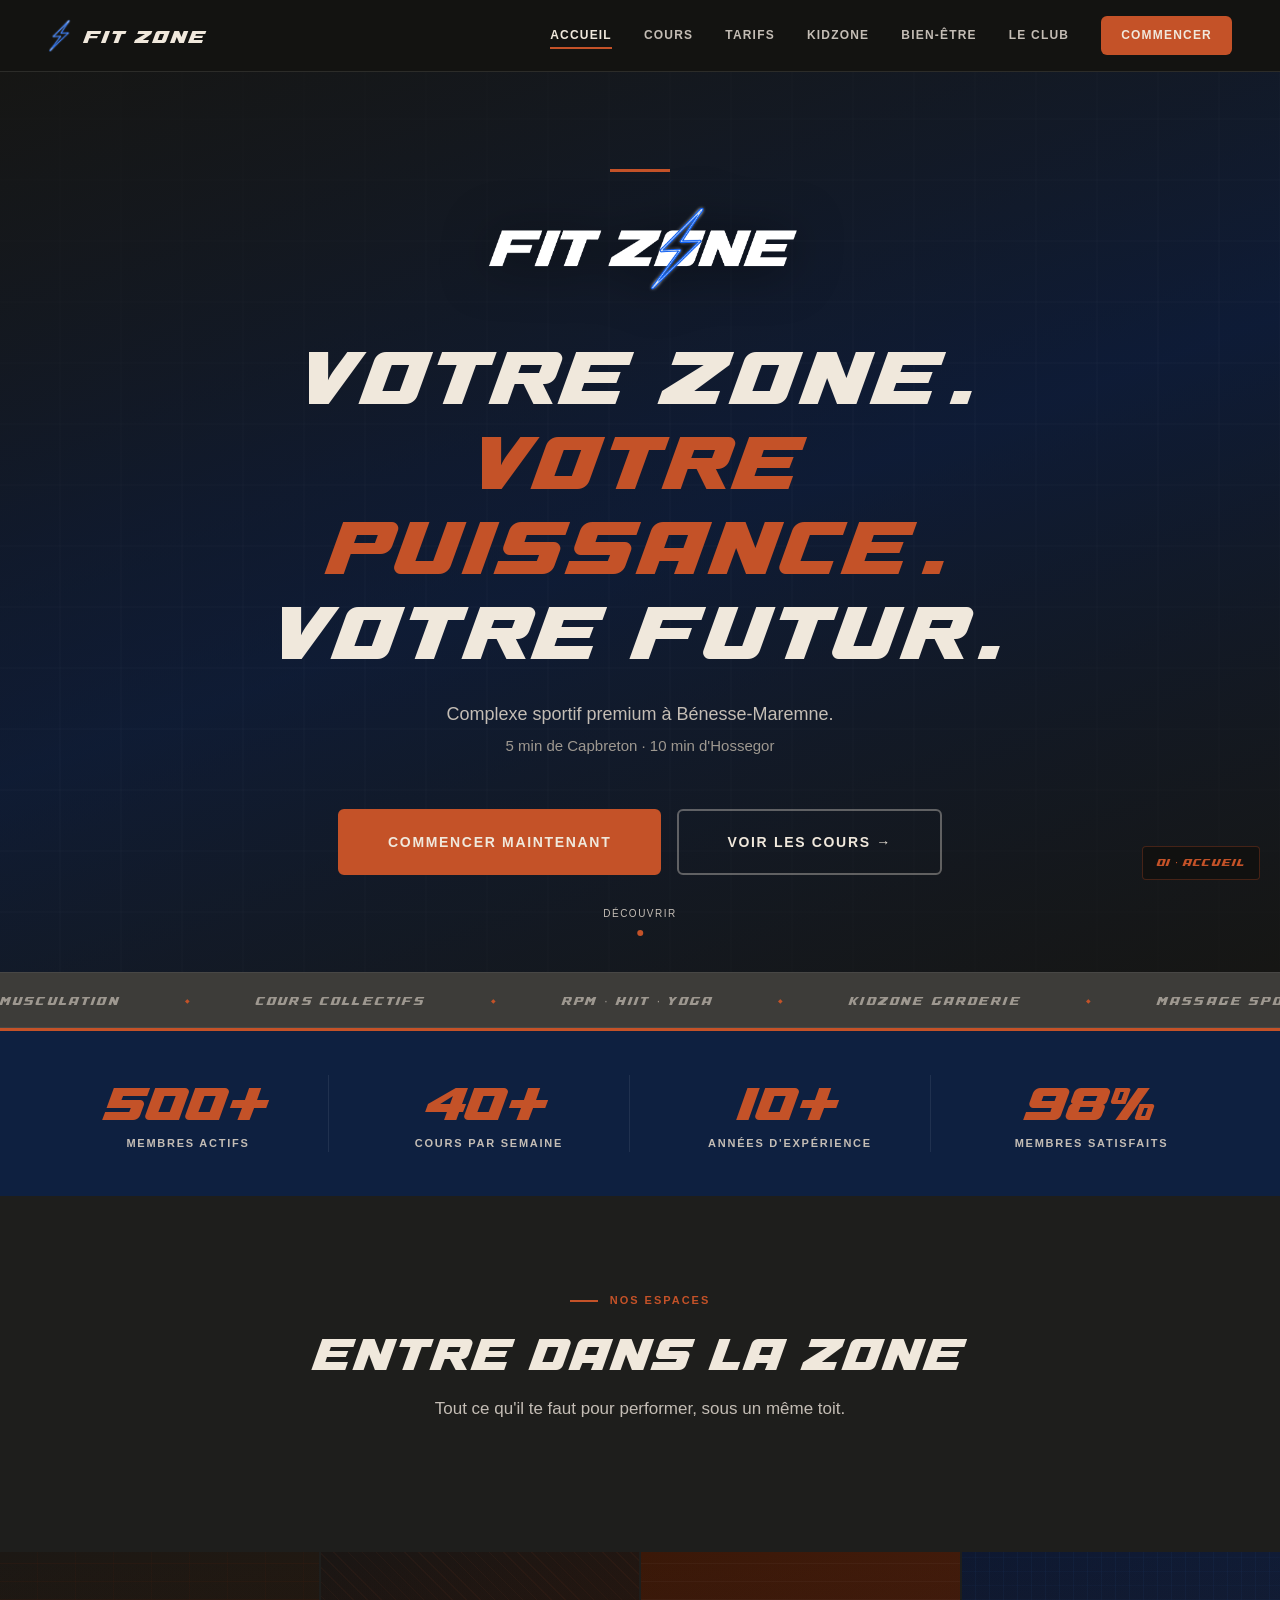
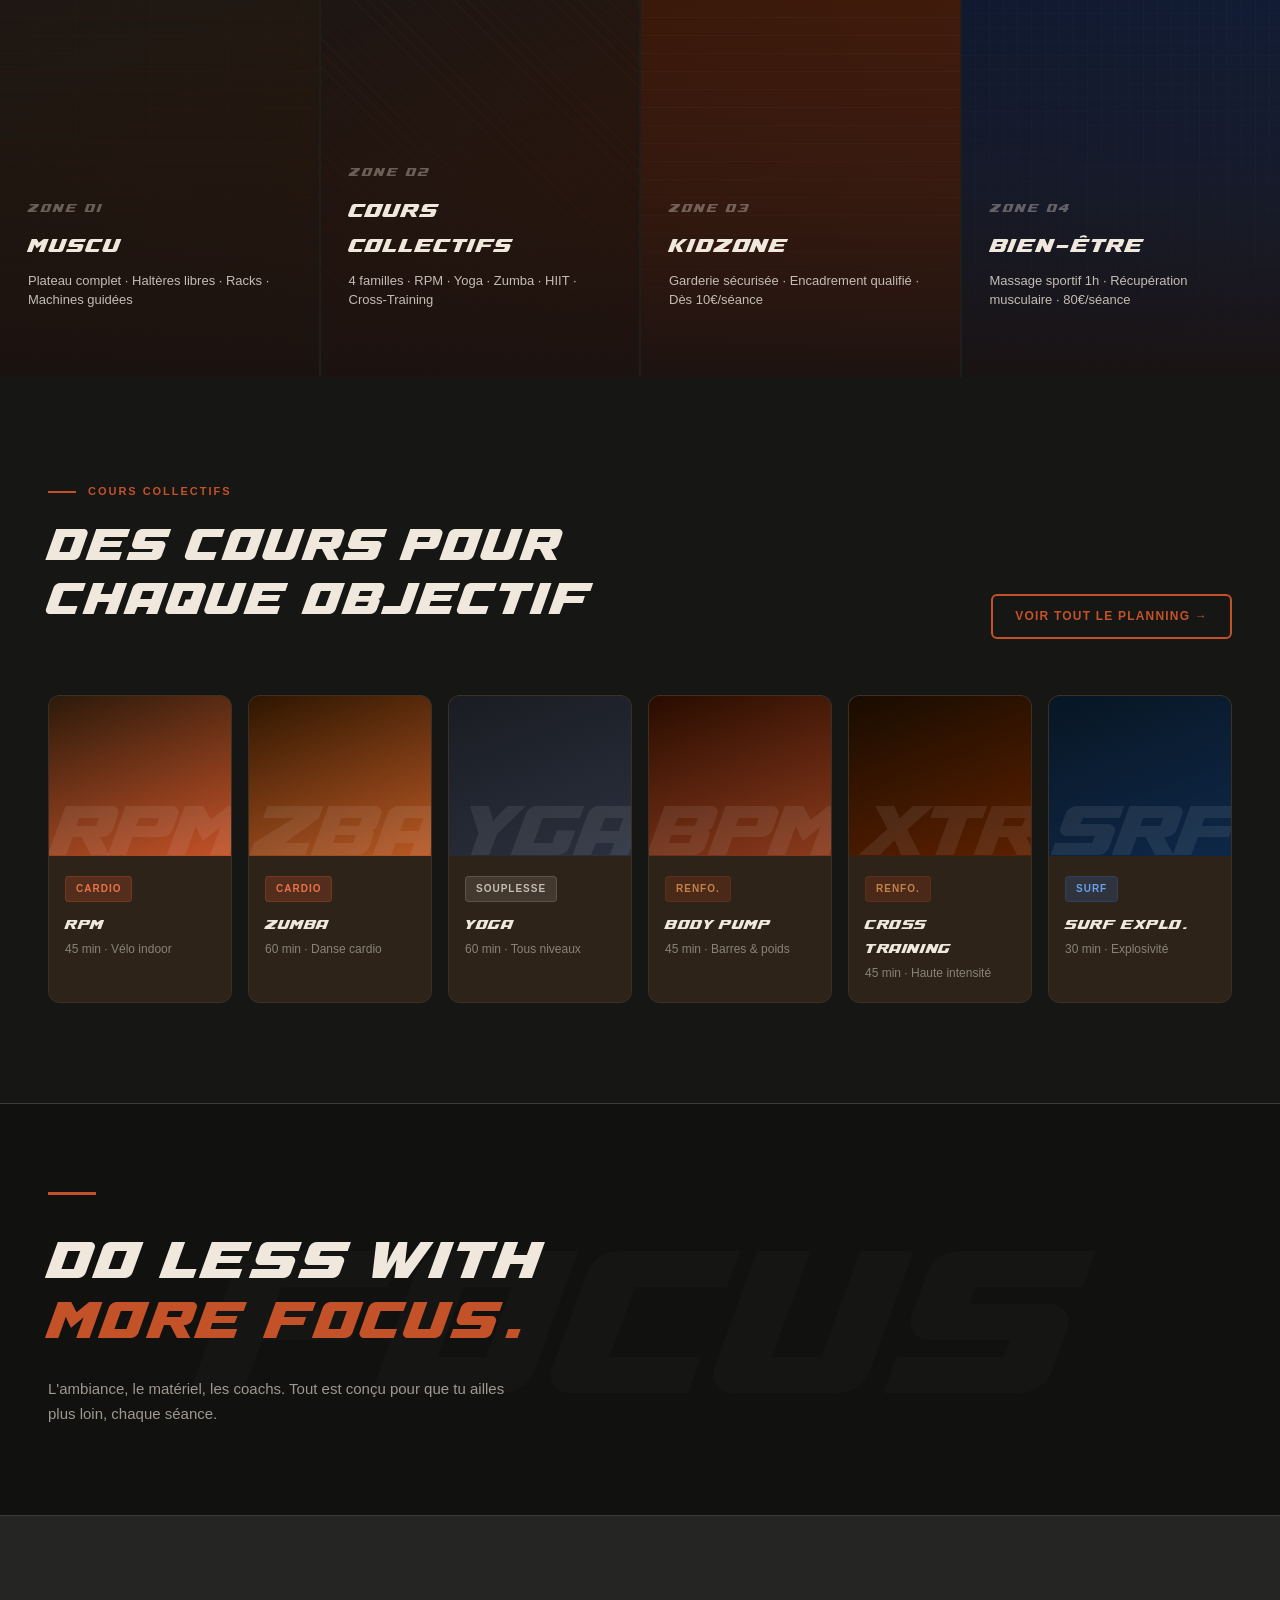
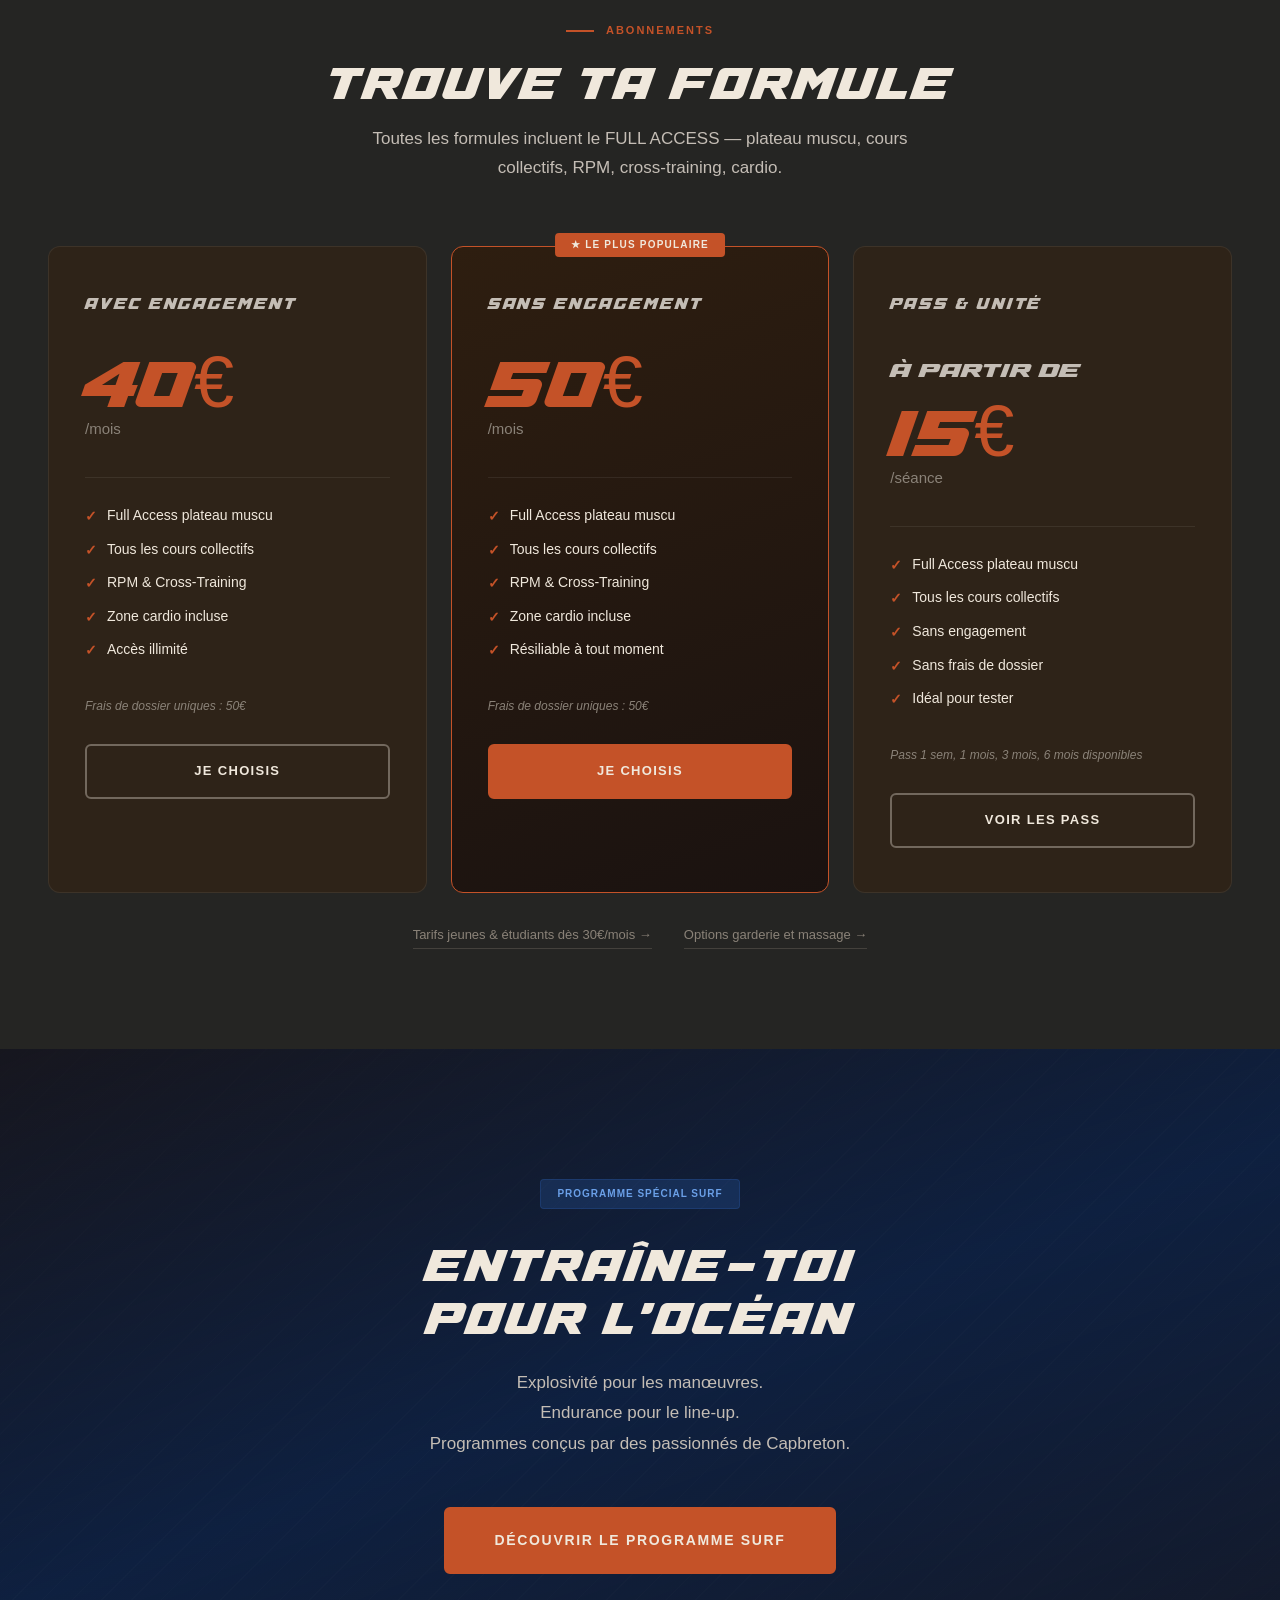
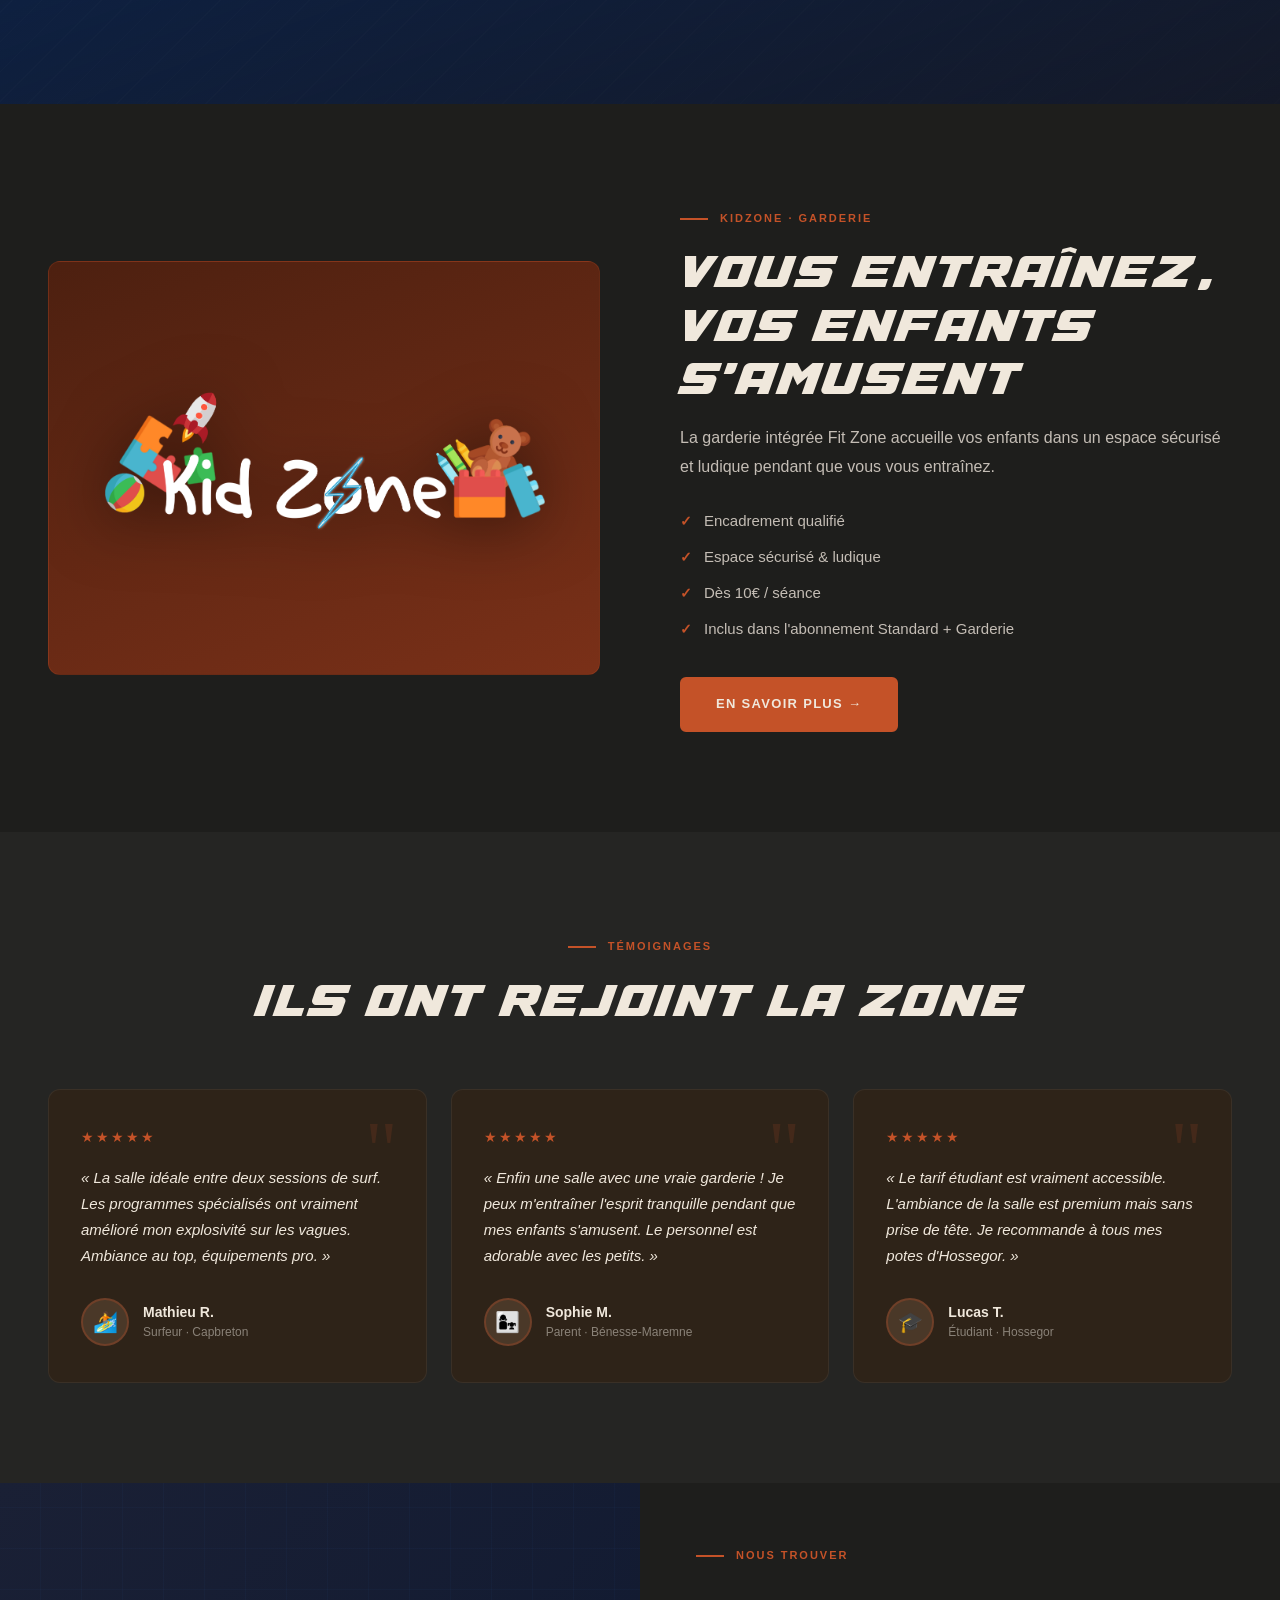
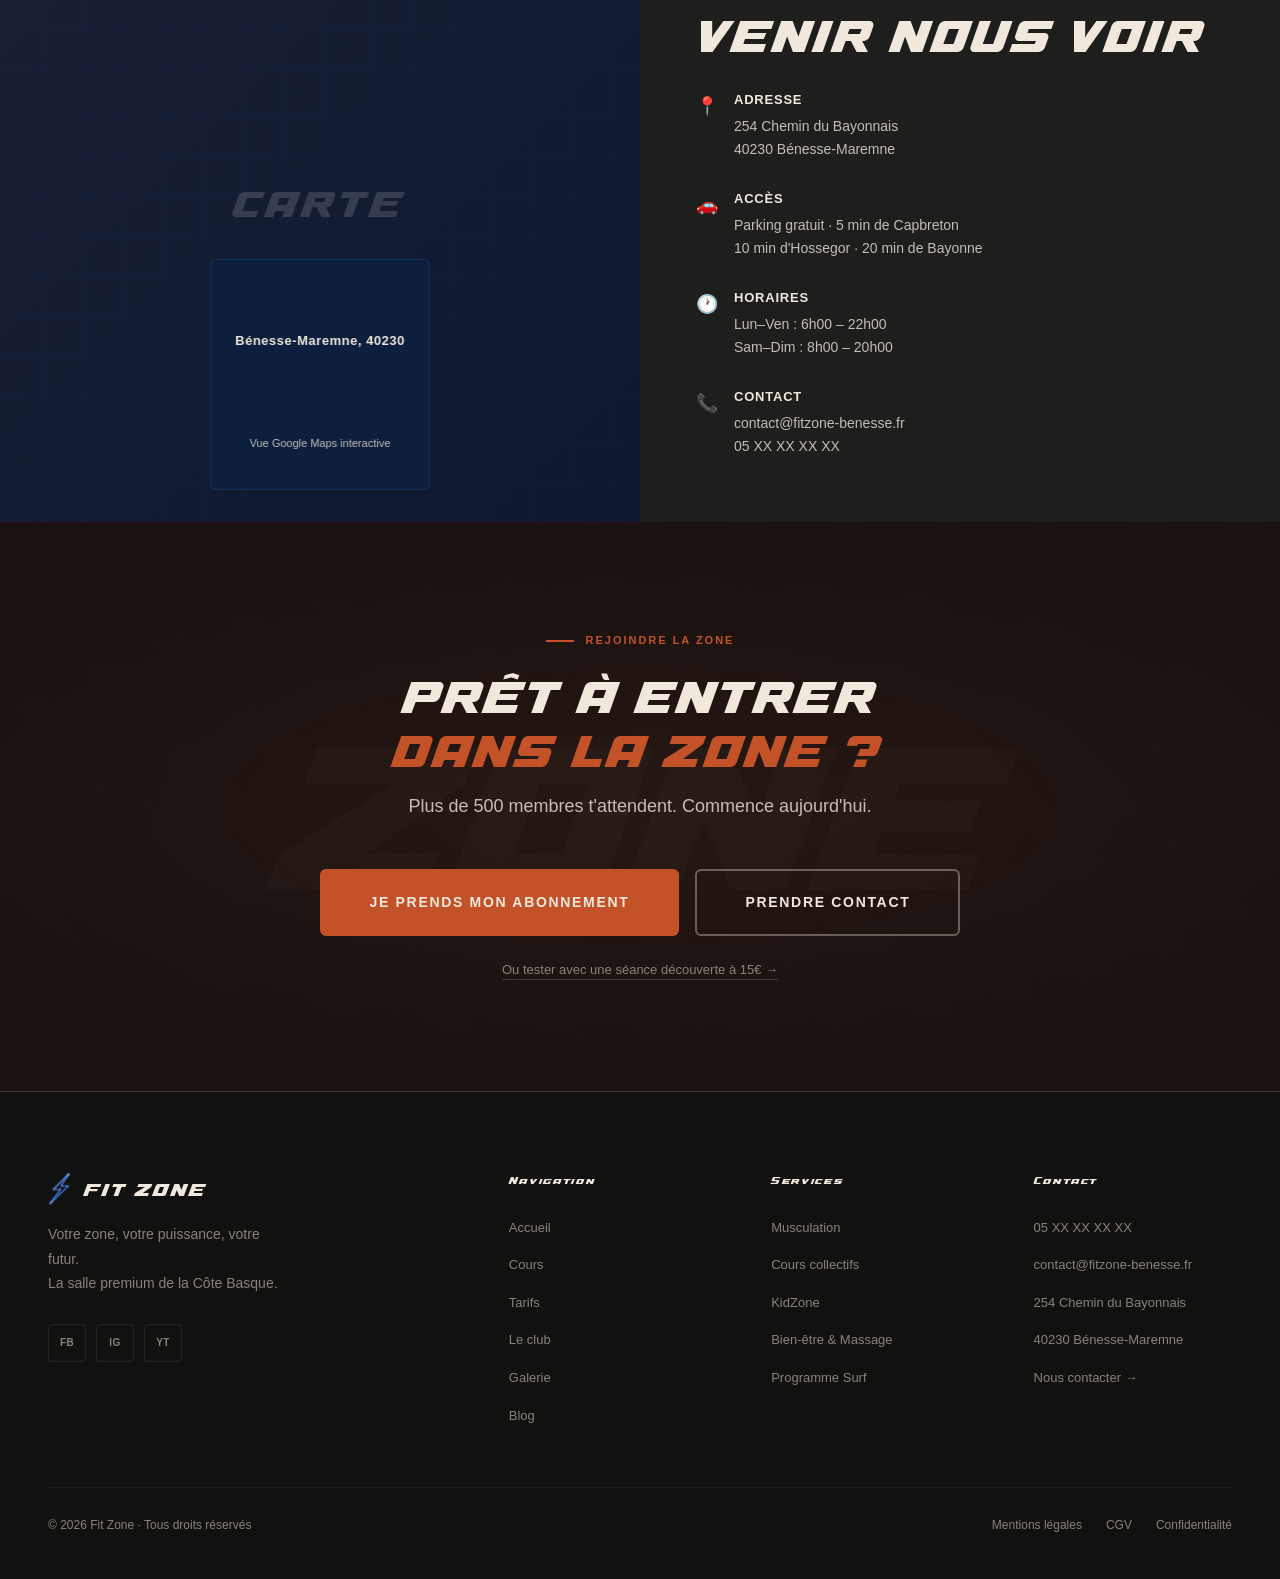
==== index.html @ faeffaf3 "MAJ Nav" ====
<!DOCTYPE html>
<html lang="fr">

<head>
  <meta charset="UTF-8">
  <meta name="viewport" content="width=device-width, initial-scale=1.0">
  <title>Fit Zone — Accueil</title>
  <link rel="stylesheet" href="style.css">
  <style>
    /* Hero — béton minéral + verrière industrielle */
    .hero-home {
      background:
        linear-gradient(160deg, rgba(22, 22, 20, 0.95) 0%, rgba(14, 32, 64, 0.60) 52%, rgba(22, 22, 20, 0.92) 100%),
        repeating-linear-gradient(90deg, transparent 0px, transparent 59px, rgba(255, 255, 255, 0.03) 59px, rgba(255, 255, 255, 0.03) 61px),
        repeating-linear-gradient(0deg, transparent 0px, transparent 59px, rgba(255, 255, 255, 0.03) 59px, rgba(255, 255, 255, 0.03) 61px),
        linear-gradient(170deg, #171716 0%, #0e1428 42%, #161614 100%);
    }

    .hero-deco-line {
      width: 60px;
      height: 3px;
      background: var(--terracotta);
      margin: 0 auto 32px;
    }

    .section-header-centered {
      text-align: center;
      margin-bottom: 64px;
    }

    .section-header-left {
      margin-bottom: 64px;
    }

    /* Espace card icon — industrial symbol */
    .espace-icon-text {
      font-family: var(--font-display);
      font-size: 13px;
      letter-spacing: 0.16em;
      color: rgba(240, 232, 220, 0.35);
      text-transform: uppercase;
      margin-bottom: 10px;
      display: block;
    }

    /* Cours card icon remplacement — acier */
    .cours-symbol {
      height: 160px;
      display: flex;
      align-items: flex-end;
      justify-content: flex-start;
      padding: 20px;
      position: relative;
      overflow: hidden;
    }

    .cours-symbol::after {
      content: attr(data-symbol);
      position: absolute;
      font-family: var(--font-display);
      font-size: 80px;
      color: rgba(255, 255, 255, 0.08);
      right: -8px;
      bottom: -10px;
      letter-spacing: -0.04em;
      line-height: 1;
    }

    /* Map info acier noir */
    .map-info {
      background: var(--anthracite) !important;
    }
  </style>
</head>

<body>

  <!-- HEADER -->
  <header class="header">
    <div class="container header-inner">
      <div class="logo">
        <img src="./assets/Eclair_PNG.png" alt="⚡ Fit Zone" style="height:34px;">
        <span class="logo-text">FIT ZONE</span>
      </div>
      <nav class="nav">
        <a href="01-accueil.html" class="active">Accueil</a>
        <a href="04-cours.html">Cours</a>
        <a href="03-tarifs.html">Tarifs</a>
        <a href="05-kidzone.html">KidZone</a>
        <a href="06-bien-etre.html">Bien-être</a>
        <a href="02-le-club.html">Le club</a>
        <a href="09-contact.html" class="nav-cta">Commencer</a>
      </nav>
    </div>
  </header>

  <!-- HERO -->
  <section class="hero hero-full hero-home">
    <div class="hero-content" style="max-width:880px;">
      <div class="hero-deco-line"></div>
      <img src="./assets/Logo PNG.png" alt="Fit Zone"
        style="max-height:88px;width:auto;margin:0 auto 40px;display:block;filter:drop-shadow(0 4px 24px rgba(0,0,0,0.5));">
      <h1 class="display display-xl" style="color:var(--creme);margin-bottom:12px;line-height:1.02;">
        VOTRE ZONE.<br>
        <span style="color:var(--terracotta);">VOTRE PUISSANCE.</span><br>
        VOTRE FUTUR.
      </h1>
      <p style="font-size:18px;color:var(--beige);margin:28px auto 48px;max-width:540px;line-height:1.7;">
        Complexe sportif premium à Bénesse-Maremne.<br>
        <span style="color:var(--greige-mineral);font-size:15px;">5 min de Capbreton · 10 min d'Hossegor</span>
      </p>
      <div style="display:flex;gap:16px;justify-content:center;flex-wrap:wrap;">
        <a href="03-tarifs.html" class="btn btn-primary btn-xl">COMMENCER MAINTENANT</a>
        <a href="04-cours.html" class="btn btn-outline btn-xl">Voir les cours →</a>
      </div>
    </div>
    <div class="scroll-indicator">
      <span>Découvrir</span>
      <div class="scroll-dot"></div>
    </div>
  </section>

  <!-- TICKER INDUSTRIEL -->
  <div class="ticker-band">
    <div class="ticker-inner">
      <span class="ticker-item">MUSCULATION</span>
      <span class="ticker-item">COURS COLLECTIFS</span>
      <span class="ticker-item">RPM · HIIT · YOGA</span>
      <span class="ticker-item">KIDZONE GARDERIE</span>
      <span class="ticker-item">MASSAGE SPORTIF</span>
      <span class="ticker-item">SURF TRAINING</span>
      <span class="ticker-item">BÉNESSE-MAREMNE</span>
      <span class="ticker-item">MUSCULATION</span>
      <span class="ticker-item">COURS COLLECTIFS</span>
      <span class="ticker-item">RPM · HIIT · YOGA</span>
      <span class="ticker-item">KIDZONE GARDERIE</span>
      <span class="ticker-item">MASSAGE SPORTIF</span>
      <span class="ticker-item">SURF TRAINING</span>
      <span class="ticker-item">BÉNESSE-MAREMNE</span>
    </div>
  </div>

  <!-- BARRE RÉASSURANCE -->
  <div class="reassurance-bar">
    <div class="container">
      <div class="reassurance-inner">
        <div class="stat-divider">
          <div class="stat-number">500+</div>
          <div class="stat-label">Membres actifs</div>
        </div>
        <div class="stat-divider">
          <div class="stat-number">40+</div>
          <div class="stat-label">Cours par semaine</div>
        </div>
        <div class="stat-divider">
          <div class="stat-number">10+</div>
          <div class="stat-label">Années d'expérience</div>
        </div>
        <div>
          <div class="stat-number">98%</div>
          <div class="stat-label">Membres satisfaits</div>
        </div>
      </div>
    </div>
  </div>

  <!-- NOS ESPACES -->
  <section class="section" style="background:var(--anthracite);padding-top:90px;padding-bottom:0;">
    <div class="container" style="padding-bottom:64px;">
      <div class="section-header-centered">
        <span class="eyebrow">Nos espaces</span>
        <h2 class="section-title">ENTRE DANS LA ZONE</h2>
        <p class="section-subtitle" style="margin:0 auto;">Tout ce qu'il te faut pour performer, sous un même toit.</p>
      </div>
    </div>
    <div class="espaces-grid">
      <div class="espace-card">
        <!-- Fond béton brique chaud -->
        <div class="espace-bg" style="background:linear-gradient(160deg,#1c1814,#2e1a0a);"></div>
        <div
          style="position:absolute;inset:0;background:repeating-linear-gradient(0deg,transparent,transparent 17px,rgba(90,30,10,0.14) 17px,rgba(90,30,10,0.14) 18px),repeating-linear-gradient(90deg,transparent,transparent 37px,rgba(90,30,10,0.09) 37px,rgba(90,30,10,0.09) 38px);">
        </div>
        <div class="espace-overlay">
          <span class="espace-icon-text">ZONE 01</span>
          <div class="espace-title">MUSCU</div>
          <div class="espace-desc">Plateau complet · Haltères libres · Racks · Machines guidées</div>
          <a href="02-le-club.html" class="espace-link">Découvrir l'espace →</a>
        </div>
      </div>
      <div class="espace-card">
        <!-- Fond acier noir + diagonale métal -->
        <div class="espace-bg" style="background:linear-gradient(160deg,#1a1614,#3a1808);"></div>
        <div
          style="position:absolute;inset:0;background:repeating-linear-gradient(45deg,transparent,transparent 9px,rgba(196,82,40,0.055) 9px,rgba(196,82,40,0.055) 10px);">
        </div>
        <div class="espace-overlay">
          <span class="espace-icon-text">ZONE 02</span>
          <div class="espace-title">COURS COLLECTIFS</div>
          <div class="espace-desc">4 familles · RPM · Yoga · Zumba · HIIT · Cross-Training</div>
          <a href="04-cours.html" class="espace-link">Voir le planning →</a>
        </div>
      </div>
      <div class="espace-card">
        <!-- Fond terracotta profond -->
        <div class="espace-bg" style="background:linear-gradient(160deg,#3a1808,#5a2412);"></div>
        <div
          style="position:absolute;inset:0;background:repeating-linear-gradient(0deg,transparent,transparent 17px,rgba(255,255,255,0.03) 17px,rgba(255,255,255,0.03) 18px);">
        </div>
        <div class="espace-overlay">
          <span class="espace-icon-text">ZONE 03</span>
          <div class="espace-title">KIDZONE</div>
          <div class="espace-desc">Garderie sécurisée · Encadrement qualifié · Dès 10€/séance</div>
          <a href="05-kidzone.html" class="espace-link">Découvrir KidZone →</a>
        </div>
      </div>
      <div class="espace-card">
        <!-- Fond navy profond + grille métal -->
        <div class="espace-bg" style="background:linear-gradient(160deg,#0e1830,#182848);"></div>
        <div
          style="position:absolute;inset:0;background:repeating-linear-gradient(90deg,transparent,transparent 13px,rgba(53,117,212,0.055) 13px,rgba(53,117,212,0.055) 14px),repeating-linear-gradient(0deg,transparent,transparent 13px,rgba(53,117,212,0.04) 13px,rgba(53,117,212,0.04) 14px);">
        </div>
        <div class="espace-overlay">
          <span class="espace-icon-text">ZONE 04</span>
          <div class="espace-title">BIEN-ÊTRE</div>
          <div class="espace-desc">Massage sportif 1h · Récupération musculaire · 80€/séance</div>
          <a href="06-bien-etre.html" class="espace-link">Réserver →</a>
        </div>
      </div>
    </div>
  </section>

  <!-- COURS COLLECTIFS -->
  <section class="section" style="background:var(--beton);">
    <div class="container">
      <div
        style="display:flex;justify-content:space-between;align-items:flex-end;margin-bottom:56px;flex-wrap:wrap;gap:20px;">
        <div>
          <span class="eyebrow">Cours collectifs</span>
          <h2 class="section-title">DES COURS POUR<br>CHAQUE OBJECTIF</h2>
        </div>
        <a href="04-cours.html" class="btn btn-outline-terra btn-sm">Voir tout le planning →</a>
      </div>
      <div class="cours-grid-6">
        <div class="cours-card">
          <div class="cours-symbol" style="background:linear-gradient(160deg,#2c1a0a,#c45228);" data-symbol="RPM"></div>
          <div class="cours-body">
            <span class="badge badge-cardio">Cardio</span>
            <div class="cours-name">RPM</div>
            <div class="cours-meta">45 min · Vélo indoor</div>
          </div>
        </div>
        <div class="cours-card">
          <div class="cours-symbol" style="background:linear-gradient(160deg,#2e1600,#b85824);" data-symbol="ZBA"></div>
          <div class="cours-body">
            <span class="badge badge-cardio">Cardio</span>
            <div class="cours-name">ZUMBA</div>
            <div class="cours-meta">60 min · Danse cardio</div>
          </div>
        </div>
        <div class="cours-card">
          <div class="cours-symbol" style="background:linear-gradient(160deg,#1a1c22,#2a303e);" data-symbol="YGA"></div>
          <div class="cours-body">
            <span class="badge badge-souplesse">Souplesse</span>
            <div class="cours-name">YOGA</div>
            <div class="cours-meta">60 min · Tous niveaux</div>
          </div>
        </div>
        <div class="cours-card">
          <div class="cours-symbol" style="background:linear-gradient(160deg,#280c00,#8b3a1c);" data-symbol="BPM"></div>
          <div class="cours-body">
            <span class="badge badge-renfo">Renfo.</span>
            <div class="cours-name">BODY PUMP</div>
            <div class="cours-meta">45 min · Barres & poids</div>
          </div>
        </div>
        <div class="cours-card">
          <div class="cours-symbol" style="background:linear-gradient(160deg,#180c00,#5c2000);" data-symbol="XTR"></div>
          <div class="cours-body">
            <span class="badge badge-renfo">Renfo.</span>
            <div class="cours-name">CROSS TRAINING</div>
            <div class="cours-meta">45 min · Haute intensité</div>
          </div>
        </div>
        <div class="cours-card">
          <div class="cours-symbol" style="background:linear-gradient(160deg,#081624,#0e2848);" data-symbol="SRF"></div>
          <div class="cours-body">
            <span class="badge badge-surf">Surf</span>
            <div class="cours-name">SURF EXPLO.</div>
            <div class="cours-meta">30 min · Explosivité</div>
          </div>
        </div>
      </div>
    </div>
  </section>

  <!-- CITATION MURALE -->
  <div class="section-mural">
    <div class="mur-texte-watermark">FOCUS</div>
    <div class="container">
      <div class="citation-rule"></div>
      <p class="citation-murale">DO LESS WITH<br><span class="accent">MORE FOCUS.</span></p>
      <p style="margin-top:28px;font-size:15px;color:var(--greige-mineral);max-width:480px;line-height:1.7;">L'ambiance,
        le matériel, les coachs. Tout est conçu pour que tu ailles plus loin, chaque séance.</p>
    </div>
  </div>

  <!-- TARIFS APERÇU -->
  <section class="section" style="background:var(--anthracite-md);">
    <div class="container">
      <div class="section-header-centered">
        <span class="eyebrow">Abonnements</span>
        <h2 class="section-title">TROUVE TA FORMULE</h2>
        <p class="section-subtitle" style="margin:0 auto;">Toutes les formules incluent le FULL ACCESS — plateau muscu,
          cours collectifs, RPM, cross-training, cardio.</p>
      </div>
      <div class="pricing-grid">
        <div class="pricing-card">
          <div class="pricing-name">AVEC ENGAGEMENT</div>
          <div class="pricing-price">40€</div>
          <div class="pricing-period">/mois</div>
          <div class="pricing-sep"></div>
          <ul class="pricing-features">
            <li>Full Access plateau muscu</li>
            <li>Tous les cours collectifs</li>
            <li>RPM & Cross-Training</li>
            <li>Zone cardio incluse</li>
            <li>Accès illimité</li>
          </ul>
          <div class="pricing-note">Frais de dossier uniques : 50€</div>
          <a href="03-tarifs.html" class="btn btn-outline" style="width:100%;justify-content:center;">JE CHOISIS</a>
        </div>
        <div class="pricing-card featured">
          <div class="pricing-name">SANS ENGAGEMENT</div>
          <div class="pricing-price">50€</div>
          <div class="pricing-period">/mois</div>
          <div class="pricing-sep"></div>
          <ul class="pricing-features">
            <li>Full Access plateau muscu</li>
            <li>Tous les cours collectifs</li>
            <li>RPM & Cross-Training</li>
            <li>Zone cardio incluse</li>
            <li>Résiliable à tout moment</li>
          </ul>
          <div class="pricing-note">Frais de dossier uniques : 50€</div>
          <a href="03-tarifs.html" class="btn btn-primary" style="width:100%;justify-content:center;">JE CHOISIS</a>
        </div>
        <div class="pricing-card">
          <div class="pricing-name">PASS & UNITÉ</div>
          <div style="font-family:var(--font-display);font-size:28px;color:var(--beige);margin-bottom:4px;">à partir de
          </div>
          <div class="pricing-price">15€</div>
          <div class="pricing-period">/séance</div>
          <div class="pricing-sep"></div>
          <ul class="pricing-features">
            <li>Full Access plateau muscu</li>
            <li>Tous les cours collectifs</li>
            <li>Sans engagement</li>
            <li>Sans frais de dossier</li>
            <li>Idéal pour tester</li>
          </ul>
          <div class="pricing-note">Pass 1 sem, 1 mois, 3 mois, 6 mois disponibles</div>
          <a href="03-tarifs.html" class="btn btn-outline" style="width:100%;justify-content:center;">VOIR LES PASS</a>
        </div>
      </div>
      <div style="display:flex;gap:32px;justify-content:center;margin-top:32px;flex-wrap:wrap;">
        <a href="03-tarifs.html" class="cta-link">Tarifs jeunes & étudiants dès 30€/mois →</a>
        <a href="03-tarifs.html" class="cta-link">Options garderie et massage →</a>
      </div>
    </div>
  </section>

  <!-- SECTION SURF -->
  <section class="surf-section">
    <div class="surf-content">
      <span class="badge badge-surf" style="margin-bottom:28px;padding:6px 16px;">Programme spécial surf</span>
      <h2 class="section-title" style="margin-bottom:24px;">ENTRAÎNE-TOI<br>POUR L'OCÉAN</h2>
      <p style="font-size:17px;color:var(--beige);line-height:1.8;margin-bottom:48px;">
        Explosivité pour les manœuvres.<br>
        Endurance pour le line-up.<br>
        Programmes conçus par des passionnés de Capbreton.
      </p>
      <a href="04-cours.html" class="btn btn-primary btn-xl">DÉCOUVRIR LE PROGRAMME SURF</a>
    </div>
  </section>

  <!-- KIDZONE TEASER -->
  <section class="section" style="background:var(--anthracite);">
    <div class="container">
      <div class="split">
        <div class="split-visual"
          style="background:linear-gradient(160deg,#4d2010,#7a3018);border-radius:var(--radius-lg);border:1px solid rgba(196,82,40,0.2);">
          <img src="./assets/KidZone PNG.png" alt="KidZone"
            style="max-width:85%;height:auto;filter:drop-shadow(0 8px 32px rgba(0,0,0,0.5));">
        </div>
        <div>
          <span class="eyebrow">KidZone · Garderie</span>
          <h2 class="section-title" style="margin-bottom:20px;">VOUS ENTRAÎNEZ,<br>VOS ENFANTS S'AMUSENT</h2>
          <p style="color:var(--beige);font-size:16px;line-height:1.8;margin-bottom:28px;">
            La garderie intégrée Fit Zone accueille vos enfants dans un espace sécurisé et ludique pendant que vous vous
            entraînez.
          </p>
          <ul style="list-style:none;display:flex;flex-direction:column;gap:12px;margin-bottom:36px;">
            <li style="display:flex;align-items:center;gap:12px;color:var(--beige);font-size:15px;">
              <span
                style="color:var(--terracotta);font-size:14px;font-weight:800;font-family:var(--font-display);">✓</span>
              Encadrement qualifié
            </li>
            <li style="display:flex;align-items:center;gap:12px;color:var(--beige);font-size:15px;">
              <span
                style="color:var(--terracotta);font-size:14px;font-weight:800;font-family:var(--font-display);">✓</span>
              Espace sécurisé & ludique
            </li>
            <li style="display:flex;align-items:center;gap:12px;color:var(--beige);font-size:15px;">
              <span
                style="color:var(--terracotta);font-size:14px;font-weight:800;font-family:var(--font-display);">✓</span>
              Dès 10€ / séance
            </li>
            <li style="display:flex;align-items:center;gap:12px;color:var(--beige);font-size:15px;">
              <span
                style="color:var(--terracotta);font-size:14px;font-weight:800;font-family:var(--font-display);">✓</span>
              Inclus dans l'abonnement Standard + Garderie
            </li>
          </ul>
          <a href="05-kidzone.html" class="btn btn-primary">EN SAVOIR PLUS →</a>
        </div>
      </div>
    </div>
  </section>

  <!-- TÉMOIGNAGES -->
  <section class="section" style="background:var(--anthracite-md);">
    <div class="container">
      <div class="section-header-centered">
        <span class="eyebrow">Témoignages</span>
        <h2 class="section-title">ILS ONT REJOINT LA ZONE</h2>
      </div>
      <div class="testimonials-grid">
        <div class="testimonial-card">
          <div class="stars">★★★★★</div>
          <p class="testimonial-quote">« La salle idéale entre deux sessions de surf. Les programmes spécialisés ont
            vraiment amélioré mon explosivité sur les vagues. Ambiance au top, équipements pro. »</p>
          <div class="testimonial-author">
            <div class="testimonial-avatar">🏄</div>
            <div>
              <div class="testimonial-name">Mathieu R.</div>
              <div class="testimonial-profile">Surfeur · Capbreton</div>
            </div>
          </div>
        </div>
        <div class="testimonial-card">
          <div class="stars">★★★★★</div>
          <p class="testimonial-quote">« Enfin une salle avec une vraie garderie ! Je peux m'entraîner l'esprit
            tranquille pendant que mes enfants s'amusent. Le personnel est adorable avec les petits. »</p>
          <div class="testimonial-author">
            <div class="testimonial-avatar">👩‍👧</div>
            <div>
              <div class="testimonial-name">Sophie M.</div>
              <div class="testimonial-profile">Parent · Bénesse-Maremne</div>
            </div>
          </div>
        </div>
        <div class="testimonial-card">
          <div class="stars">★★★★★</div>
          <p class="testimonial-quote">« Le tarif étudiant est vraiment accessible. L'ambiance de la salle est premium
            mais sans prise de tête. Je recommande à tous mes potes d'Hossegor. »</p>
          <div class="testimonial-author">
            <div class="testimonial-avatar">🎓</div>
            <div>
              <div class="testimonial-name">Lucas T.</div>
              <div class="testimonial-profile">Étudiant · Hossegor</div>
            </div>
          </div>
        </div>
      </div>
    </div>
  </section>

  <!-- LOCALISATION -->
  <div class="map-section">
    <div class="map-placeholder">
      <span
        style="font-family:var(--font-display);font-size:40px;letter-spacing:0.1em;color:rgba(255,255,255,0.15);position:relative;z-index:1;">CARTE</span>
      <div
        style="position:absolute;bottom:32px;left:50%;transform:translateX(-50%);background:rgba(14,32,64,0.92);backdrop-filter:blur(8px);padding:12px 24px;border-radius:var(--radius);border:1px solid rgba(53,117,212,0.2);text-align:center;white-space:nowrap;">
        <span style="font-size:13px;color:var(--creme);font-weight:600;letter-spacing:0.04em;">Bénesse-Maremne,
          40230</span><br>
        <span style="font-size:11px;color:var(--beige);">Vue Google Maps interactive</span>
      </div>
    </div>
    <div class="map-info">
      <span class="eyebrow" style="color:var(--terracotta);font-size:11px;">Nous trouver</span>
      <h2 class="section-title" style="margin-bottom:0;">VENIR NOUS VOIR</h2>
      <div class="map-info-item">
        <span class="map-info-icon">📍</span>
        <div class="map-info-text">
          <h4>Adresse</h4>
          <p>254 Chemin du Bayonnais<br>40230 Bénesse-Maremne</p>
        </div>
      </div>
      <div class="map-info-item">
        <span class="map-info-icon">🚗</span>
        <div class="map-info-text">
          <h4>Accès</h4>
          <p>Parking gratuit · 5 min de Capbreton<br>10 min d'Hossegor · 20 min de Bayonne</p>
        </div>
      </div>
      <div class="map-info-item">
        <span class="map-info-icon">🕐</span>
        <div class="map-info-text">
          <h4>Horaires</h4>
          <p>Lun–Ven : 6h00 – 22h00<br>Sam–Dim : 8h00 – 20h00</p>
        </div>
      </div>
      <div class="map-info-item">
        <span class="map-info-icon">📞</span>
        <div class="map-info-text">
          <h4>Contact</h4>
          <p>contact@fitzone-benesse.fr<br>05 XX XX XX XX</p>
        </div>
      </div>
    </div>
  </div>

  <!-- CTA FINAL -->
  <section class="cta-band" style="background:var(--brun-noir);">
    <div class="mur-texte-watermark">ZONE</div>
    <div class="container" style="position:relative;z-index:1;">
      <span class="eyebrow" style="display:block;text-align:center;margin-bottom:20px;">Rejoindre la zone</span>
      <h2 class="section-title" style="margin-bottom:16px;">PRÊT À ENTRER<br><span style="color:var(--terracotta);">DANS
          LA ZONE ?</span></h2>
      <p class="cta-subtitle">Plus de 500 membres t'attendent. Commence aujourd'hui.</p>
      <div class="cta-actions">
        <a href="03-tarifs.html" class="btn btn-primary btn-xl">JE PRENDS MON ABONNEMENT</a>
        <a href="09-contact.html" class="btn btn-outline btn-xl">Prendre contact</a>
      </div>
      <div style="margin-top:20px;">
        <a href="03-tarifs.html" class="cta-link">Ou tester avec une séance découverte à 15€ →</a>
      </div>
    </div>
  </section>

  <!-- FOOTER -->
  <footer class="footer">
    <div class="container">
      <div class="footer-grid">
        <div class="footer-brand">
          <div class="logo">
            <img src="./assets/Eclair_PNG.png" alt="Fit Zone" style="height:34px;">
            <span class="logo-text">FIT ZONE</span>
          </div>
          <p>Votre zone, votre puissance, votre futur.<br>La salle premium de la Côte Basque.</p>
          <div class="footer-socials">
            <a href="#" class="social-icon" style="font-size:10px;font-weight:800;letter-spacing:0.04em;">FB</a>
            <a href="#" class="social-icon" style="font-size:10px;font-weight:800;letter-spacing:0.04em;">IG</a>
            <a href="#" class="social-icon" style="font-size:10px;font-weight:800;letter-spacing:0.04em;">YT</a>
          </div>
        </div>
        <div class="footer-col">
          <h4>Navigation</h4>
          <ul>
            <li><a href="index.html">Accueil</a></li>
            <li><a href="04-cours.html">Cours</a></li>
            <li><a href="03-tarifs.html">Tarifs</a></li>
            <li><a href="02-le-club.html">Le club</a></li>
            <li><a href="07-galerie.html">Galerie</a></li>
            <li><a href="08-blog.html">Blog</a></li>
          </ul>
        </div>
        <div class="footer-col">
          <h4>Services</h4>
          <ul>
            <li><a href="02-le-club.html">Musculation</a></li>
            <li><a href="04-cours.html">Cours collectifs</a></li>
            <li><a href="05-kidzone.html">KidZone</a></li>
            <li><a href="06-bien-etre.html">Bien-être &amp; Massage</a></li>
            <li><a href="04-cours.html">Programme Surf</a></li>
          </ul>
        </div>
        <div class="footer-col">
          <h4>Contact</h4>
          <ul>
            <li><a href="#">05 XX XX XX XX</a></li>
            <li><a href="#">contact@fitzone-benesse.fr</a></li>
            <li><a href="#">254 Chemin du Bayonnais</a></li>
            <li><a href="#">40230 Bénesse-Maremne</a></li>
            <li><a href="09-contact.html">Nous contacter →</a></li>
          </ul>
        </div>
      </div>
      <div class="footer-bottom">
        <p>© 2026 Fit Zone · Tous droits réservés</p>
        <div style="display:flex;gap:24px;">
          <a href="11-mentions-legales.html">Mentions légales</a>
          <a href="11-mentions-legales.html">CGV</a>
          <a href="11-mentions-legales.html">Confidentialité</a>
        </div>
      </div>
    </div>
  </footer>

  <div class="page-indicator">01 · ACCUEIL</div>
</body>

</html>
---- style.css ----
/* ============================================================
   FIT ZONE — Design System CSS
   Ambiance : Industriel chaud & premium
   Inspiré du moodboard : brique, béton, métal noir, bois brut
   ============================================================ */

@font-face {
  font-family: 'A4SPEED';
  src: url('./fonts/A4SPEED-Bold-accents.ttf') format('truetype');
  font-weight: 700;
  font-style: normal;
}

@import url('https://fonts.googleapis.com/css2?family=Inter:wght@300;400;500;600;700;800&display=swap');

/* ============================================================
   TOKENS — Palette moodboard
   ============================================================ */
:root {
  /* ================================================================
     DOMINANTES MINÉRALES — Béton, Anthracite, Grège
     Ce sont les FONDS principaux du site (pas les bruns)
     ================================================================ */
  --beton: #161614;
  /* béton ciré — fond body/hero principal */
  --anthracite: #1e1e1c;
  /* anthracite — sections primaires */
  --anthracite-md: #252523;
  /* anthracite moyen — sections secondaires, cards */
  --gris-mineral: #2e2e2b;
  /* gris minéral — fond cards, hover */
  --gris-metal: #3d3c39;
  /* métal brossé — séparateurs, bordures */
  --acier-noir: #111110;
  /* acier noir mat — footer, sidebar */
  --greige-mineral: #9e9890;
  /* grège minéral — texte tertiaire sur fond minéral */

  /* ================================================================
     TONS TERREUX — Accents chauds (marron, terracotta, rouille)
     À utiliser en ACCENTS et sections spécifiques, pas comme fond dominant
     ================================================================ */
  --brun-noir: #1a1210;
  /* brun noir chaud — sections chaudes distinctives */
  --charcoal: #252018;
  /* charcoal chaud — sections secondaires chaudes */
  --brun-fonce: #2e2318;
  /* fond cartes accent chaud */
  --brun-moyen: #4a3828;
  /* hover chaud, séparateurs */
  --navy: #0e2040;
  /* bleu marine profond — mobilier, sections bleu */

  /* === Accents CTA === */
  --terracotta: #c45228;
  /* CTA principal — terracotta/rouille */
  --terra-dark: #8b3a1c;
  /* CTA hover, accent secondaire */
  --bleu-elec: #3575d4;
  /* bleu électrique — logo uniquement */

  /* === Matériaux évoqués === */
  --brique: #7a3018;
  /* rouge brique — détails, ligne déco */
  --metal: #3a3530;
  /* gris métal brossé */
  --bois: #6b4e35;
  /* bois nervuré */

  /* === Textes === */
  --creme: #f0e8dc;
  /* blanc chaud — titres sur fond sombre */
  --beige: #c4bdb5;
  /* gris chaud — texte secondaire */
  --grege: #8a8278;
  /* troisième niveau texte */
  --text-dark: #1a1210;
  /* texte sur fond clair */
  --text-body: #3a2e24;
  /* corps de texte sur fond clair */

  /* === Fonds clairs === */
  --creme-clair: #f5ede3;
  /* sections blanches/claires */
  --beige-clair: #ede4d8;
  /* fond alterné clair */

  /* === Typography === */
  --font-display: 'A4SPEED', 'Impact', sans-serif;
  --font-body: 'Inter', -apple-system, sans-serif;

  /* === Spacing === */
  --section-py: 100px;
  --container: 1280px;
  --radius: 6px;
  --radius-lg: 12px;
  --radius-xl: 20px;

  --transition: 0.3s ease;
}

/* ============================================================
   TEXTURES INDUSTRIELLES — Matériaux bruts
   ============================================================ */

/* Brique rouge apparente renforcée */
.texture-brique {
  background-image:
    repeating-linear-gradient(0deg, transparent, transparent 17px, rgba(90, 30, 10, 0.13) 17px, rgba(90, 30, 10, 0.13) 18px),
    repeating-linear-gradient(90deg, transparent, transparent 37px, rgba(90, 30, 10, 0.09) 37px, rgba(90, 30, 10, 0.09) 38px),
    repeating-linear-gradient(0deg, transparent, transparent 35px, rgba(60, 20, 5, 0.06) 35px, rgba(60, 20, 5, 0.06) 36px);
}

/* Béton ciré — grain minéral subtil */
.texture-beton {
  background-image:
    radial-gradient(ellipse 70% 90% at 15% 25%, rgba(255, 255, 255, 0.012) 0%, transparent 60%),
    radial-gradient(ellipse 50% 70% at 85% 75%, rgba(0, 0, 0, 0.35) 0%, transparent 55%),
    repeating-linear-gradient(87deg, transparent 0px, transparent 3px, rgba(255, 255, 255, 0.008) 3px, rgba(255, 255, 255, 0.008) 4px),
    repeating-linear-gradient(3deg, transparent 0px, transparent 4px, rgba(255, 255, 255, 0.005) 4px, rgba(255, 255, 255, 0.005) 5px);
}

/* Métal brossé — rayures fines */
.texture-metal {
  background-image:
    repeating-linear-gradient(90deg, transparent, transparent 1px, rgba(255, 255, 255, 0.022) 1px, rgba(255, 255, 255, 0.022) 2px),
    repeating-linear-gradient(92deg, transparent, transparent 3px, rgba(255, 255, 255, 0.008) 3px, rgba(255, 255, 255, 0.008) 4px);
}

/* Grille métal — grillage industriel */
.texture-grille-metal {
  background-image:
    repeating-linear-gradient(90deg, transparent 0px, transparent 13px, rgba(255, 255, 255, 0.05) 13px, rgba(255, 255, 255, 0.05) 14px),
    repeating-linear-gradient(0deg, transparent 0px, transparent 13px, rgba(255, 255, 255, 0.05) 13px, rgba(255, 255, 255, 0.05) 14px);
}

/* Verrière industrielle — structure vitrée */
.texture-verriere {
  background-image:
    repeating-linear-gradient(90deg, transparent 0px, transparent 59px, rgba(255, 255, 255, 0.045) 59px, rgba(255, 255, 255, 0.045) 61px),
    repeating-linear-gradient(0deg, transparent 0px, transparent 59px, rgba(255, 255, 255, 0.045) 59px, rgba(255, 255, 255, 0.045) 61px),
    linear-gradient(160deg, rgba(0, 0, 0, 0.45) 0%, transparent 60%, rgba(0, 0, 0, 0.25) 100%);
}

/* Béton minéral — pour sections anthracite */
.texture-beton-mineral {
  background-image:
    radial-gradient(ellipse 80% 60% at 20% 40%, rgba(255, 255, 255, 0.01) 0%, transparent 65%),
    repeating-linear-gradient(89deg, transparent 0px, transparent 2px, rgba(255, 255, 255, 0.007) 2px, rgba(255, 255, 255, 0.007) 3px),
    repeating-linear-gradient(1deg, transparent 0px, transparent 3px, rgba(0, 0, 0, 0.04) 3px, rgba(0, 0, 0, 0.04) 4px);
}

/* ============================================================
   RESET & BASE
   ============================================================ */
*,
*::before,
*::after {
  box-sizing: border-box;
  margin: 0;
  padding: 0;
}

html {
  font-size: 16px;
  scroll-behavior: smooth;
}

body {
  font-family: var(--font-body);
  background: var(--beton);
  color: var(--creme);
  line-height: 1.6;
  overflow-x: hidden;
}

img {
  max-width: 100%;
  display: block;
}

a {
  text-decoration: none;
  color: inherit;
}

/* ============================================================
   LAYOUT
   ============================================================ */
.container {
  max-width: var(--container);
  margin: 0 auto;
  padding: 0 48px;
}

.section {
  padding: var(--section-py) 0;
}

/* ============================================================
   TYPOGRAPHY
   ============================================================ */
.display {
  font-family: var(--font-display);
  font-weight: 700;
  text-transform: uppercase;
  letter-spacing: 0.04em;
  line-height: 1.05;
}

.display-xl {
  font-size: clamp(52px, 6.5vw, 100px);
}

.display-lg {
  font-size: clamp(38px, 5vw, 76px);
}

.display-md {
  font-size: clamp(28px, 3.5vw, 52px);
}

.display-sm {
  font-size: clamp(20px, 2.5vw, 34px);
}

.section-title {
  font-family: var(--font-display);
  font-size: clamp(30px, 3.8vw, 54px);
  text-transform: uppercase;
  letter-spacing: 0.04em;
  line-height: 1.1;
  color: var(--creme);
  margin-bottom: 16px;
}

.section-title.on-light {
  color: var(--text-dark);
}

.section-subtitle {
  font-size: 17px;
  color: var(--beige);
  line-height: 1.7;
  max-width: 580px;
  margin-bottom: 56px;
}

.section-subtitle.on-light {
  color: var(--text-body);
}

.eyebrow {
  display: inline-block;
  font-size: 11px;
  font-weight: 700;
  letter-spacing: 0.18em;
  text-transform: uppercase;
  color: var(--terracotta);
  margin-bottom: 16px;
}

/* ligne décorative terracotta */
.eyebrow::before {
  content: '';
  display: inline-block;
  width: 28px;
  height: 2px;
  background: var(--terracotta);
  vertical-align: middle;
  margin-right: 12px;
}

/* ============================================================
   BUTTONS
   ============================================================ */
.btn {
  display: inline-flex;
  align-items: center;
  gap: 10px;
  padding: 15px 34px;
  border-radius: var(--radius);
  font-family: var(--font-body);
  font-weight: 700;
  font-size: 13px;
  letter-spacing: 0.1em;
  text-transform: uppercase;
  cursor: pointer;
  transition: var(--transition);
  border: 2px solid transparent;
  white-space: nowrap;
  position: relative;
}

.btn-primary {
  background: var(--terracotta);
  color: var(--creme);
  border-color: var(--terracotta);
}

.btn-primary:hover {
  background: #d4632c;
  border-color: #d4632c;
  transform: translateY(-2px);
  box-shadow: 0 8px 28px rgba(196, 82, 40, 0.35);
}

.btn-outline {
  background: transparent;
  color: var(--creme);
  border-color: rgba(240, 232, 220, 0.35);
}

.btn-outline:hover {
  border-color: var(--creme);
  background: rgba(240, 232, 220, 0.06);
  transform: translateY(-2px);
}

.btn-outline-terra {
  background: transparent;
  color: var(--terracotta);
  border-color: var(--terracotta);
}

.btn-outline-terra:hover {
  background: var(--terracotta);
  color: var(--creme);
  transform: translateY(-2px);
}

.btn-dark {
  background: var(--brun-fonce);
  color: var(--creme);
  border-color: rgba(255, 255, 255, 0.1);
}

.btn-dark:hover {
  border-color: var(--terracotta);
}

.btn-sm {
  padding: 11px 22px;
  font-size: 12px;
}

.btn-xl {
  padding: 20px 48px;
  font-size: 14px;
  letter-spacing: 0.12em;
}

/* ============================================================
   HEADER / NAVIGATION
   ============================================================ */
.header {
  position: sticky;
  top: 0;
  z-index: 1000;
  background: rgba(20, 20, 18, 0.97);
  border-bottom: 1px solid rgba(61, 60, 57, 0.6);
  height: 72px;
  display: flex;
  align-items: center;
  backdrop-filter: blur(16px);
}

.header-inner {
  display: flex;
  align-items: center;
  justify-content: space-between;
  width: 100%;
}

.logo {
  display: flex;
  align-items: center;
  gap: 12px;
}

.logo img {
  height: 34px;
}

.logo-text {
  font-family: var(--font-display);
  font-size: 20px;
  color: var(--creme);
  letter-spacing: 0.1em;
}

.logo-accent {
  color: var(--bleu-elec);
}

.nav {
  display: flex;
  align-items: center;
  gap: 32px;
}

.nav a {
  font-size: 12px;
  font-weight: 600;
  color: var(--beige);
  letter-spacing: 0.1em;
  text-transform: uppercase;
  transition: color var(--transition);
  position: relative;
}

.nav a:hover,
.nav a.active {
  color: var(--creme);
}

.nav a.active::after {
  content: '';
  position: absolute;
  bottom: -4px;
  left: 0;
  right: 0;
  height: 2px;
  background: var(--terracotta);
}

.nav-cta {
  background: var(--terracotta) !important;
  color: var(--creme) !important;
  padding: 10px 20px;
  border-radius: var(--radius);
  font-weight: 700 !important;
}

.nav-cta::after {
  display: none !important;
}

.nav-cta:hover {
  background: #d4632c !important;
}

/* ============================================================
   HERO
   ============================================================ */
.hero {
  position: relative;
  display: flex;
  align-items: center;
  justify-content: center;
  text-align: center;
  overflow: hidden;
}

.hero-full {
  min-height: 100vh;
}

.hero-60 {
  min-height: 60vh;
}

.hero-50 {
  min-height: 50vh;
}

.hero-40 {
  min-height: 40vh;
}

.hero-30 {
  min-height: 30vh;
}

.hero-content {
  position: relative;
  z-index: 2;
  padding: 60px 40px;
  max-width: 900px;
}

/* Overlay gradient industriel chaud */
.hero-overlay-warm {
  position: absolute;
  inset: 0;
  background: linear-gradient(160deg,
      rgba(26, 18, 16, 0.92) 0%,
      rgba(14, 32, 64, 0.7) 50%,
      rgba(26, 18, 16, 0.85) 100%);
}

/* Scroll indicator */
.scroll-indicator {
  position: absolute;
  bottom: 36px;
  left: 50%;
  transform: translateX(-50%);
  display: flex;
  flex-direction: column;
  align-items: center;
  gap: 8px;
  animation: scrollBounce 2.5s ease-in-out infinite;
  z-index: 2;
}

.scroll-indicator span {
  font-size: 10px;
  letter-spacing: 0.15em;
  color: var(--beige);
  text-transform: uppercase;
}

.scroll-dot {
  width: 6px;
  height: 6px;
  border-radius: 50%;
  background: var(--terracotta);
}

@keyframes scrollBounce {

  0%,
  100% {
    transform: translateX(-50%) translateY(0);
  }

  50% {
    transform: translateX(-50%) translateY(8px);
  }
}

/* ============================================================
   REASSURANCE BAR
   ============================================================ */
.reassurance-bar {
  background: var(--navy);
  border-top: 3px solid var(--terracotta);
  padding: 44px 0;
}

.reassurance-inner {
  display: grid;
  grid-template-columns: repeat(4, 1fr);
  gap: 20px;
  text-align: center;
}

.stat-divider {
  border-right: 1px solid rgba(255, 255, 255, 0.08);
}

.stat-number {
  font-family: var(--font-display);
  font-size: 52px;
  color: var(--terracotta);
  line-height: 1;
  margin-bottom: 8px;
}

.stat-label {
  font-size: 11px;
  color: var(--beige);
  letter-spacing: 0.16em;
  text-transform: uppercase;
  font-weight: 600;
}

/* ============================================================
   ESPACE CARDS
   ============================================================ */
.espaces-grid {
  display: grid;
  grid-template-columns: repeat(4, 1fr);
  gap: 2px;
}

.espace-card {
  position: relative;
  aspect-ratio: 3/4;
  overflow: hidden;
  cursor: pointer;
}

.espace-bg {
  position: absolute;
  inset: 0;
  background: var(--brun-fonce);
  transition: transform 0.5s ease;
}

.espace-card:hover .espace-bg {
  transform: scale(1.06);
}

.espace-overlay {
  position: absolute;
  inset: 0;
  background: linear-gradient(to top,
      rgba(26, 18, 16, 0.95) 0%,
      rgba(26, 18, 16, 0.4) 50%,
      transparent 100%);
  display: flex;
  flex-direction: column;
  justify-content: flex-end;
  padding: 32px 28px;
  transition: background var(--transition);
}

.espace-card:hover .espace-overlay {
  background: linear-gradient(to top,
      rgba(196, 82, 40, 0.85) 0%,
      rgba(26, 18, 16, 0.5) 60%,
      transparent 100%);
}

.espace-icon {
  font-size: 28px;
  margin-bottom: 10px;
  display: block;
}

.espace-title {
  font-family: var(--font-display);
  font-size: 22px;
  color: var(--creme);
  letter-spacing: 0.04em;
  margin-bottom: 8px;
}

.espace-desc {
  font-size: 13px;
  color: var(--beige);
  line-height: 1.5;
  margin-bottom: 16px;
}

.espace-link {
  display: inline-flex;
  align-items: center;
  gap: 8px;
  font-size: 12px;
  font-weight: 700;
  letter-spacing: 0.1em;
  text-transform: uppercase;
  color: var(--creme);
  opacity: 0;
  transform: translateY(8px);
  transition: opacity var(--transition), transform var(--transition);
}

.espace-card:hover .espace-link {
  opacity: 1;
  transform: translateY(0);
}

/* ============================================================
   COURS CARDS
   ============================================================ */
.cours-grid-6 {
  display: grid;
  grid-template-columns: repeat(6, 1fr);
  gap: 16px;
}

.cours-card {
  background: var(--brun-fonce);
  border: 1px solid rgba(255, 255, 255, 0.06);
  border-radius: var(--radius-lg);
  overflow: hidden;
  transition: transform var(--transition), border-color var(--transition);
}

.cours-card:hover {
  transform: translateY(-6px);
  border-color: rgba(196, 82, 40, 0.4);
}

.cours-img {
  height: 160px;
  display: flex;
  align-items: center;
  justify-content: center;
  font-size: 48px;
  position: relative;
}

.cours-body {
  padding: 18px 16px;
}

.cours-name {
  font-family: var(--font-display);
  font-size: 15px;
  color: var(--creme);
  margin: 10px 0 4px;
  letter-spacing: 0.04em;
}

.cours-meta {
  font-size: 12px;
  color: var(--grege);
}

/* ============================================================
   BADGES
   ============================================================ */
.badge {
  display: inline-flex;
  align-items: center;
  padding: 4px 10px;
  border-radius: 4px;
  font-size: 10px;
  font-weight: 700;
  letter-spacing: 0.1em;
  text-transform: uppercase;
}

.badge-cardio {
  background: rgba(196, 82, 40, 0.25);
  color: #e8724a;
  border: 1px solid rgba(196, 82, 40, 0.3);
}

.badge-renfo {
  background: rgba(139, 58, 28, 0.3);
  color: #c4814a;
  border: 1px solid rgba(139, 58, 28, 0.3);
}

.badge-souplesse {
  background: rgba(196, 189, 181, 0.15);
  color: var(--beige);
  border: 1px solid rgba(196, 189, 181, 0.2);
}

.badge-surf {
  background: rgba(53, 117, 212, 0.2);
  color: #6ba0e8;
  border: 1px solid rgba(53, 117, 212, 0.2);
}

.badge-kidzone {
  background: rgba(139, 58, 28, 0.25);
  color: #c4814a;
  border: 1px solid rgba(139, 58, 28, 0.2);
  border-radius: 20px;
}

.badge-new {
  background: var(--terracotta);
  color: var(--creme);
}

/* ============================================================
   PRICING
   ============================================================ */
.pricing-grid {
  display: grid;
  grid-template-columns: repeat(3, 1fr);
  gap: 24px;
}

.pricing-card {
  background: var(--brun-fonce);
  border: 1px solid rgba(255, 255, 255, 0.07);
  border-radius: var(--radius-lg);
  padding: 44px 36px;
  position: relative;
  transition: var(--transition);
}

.pricing-card:hover {
  border-color: rgba(196, 82, 40, 0.3);
  transform: translateY(-4px);
}

.pricing-card.featured {
  background: linear-gradient(160deg, #2e1e10 0%, #1a1210 100%);
  border-color: var(--terracotta);
}

.pricing-card.featured::before {
  content: '★ LE PLUS POPULAIRE';
  position: absolute;
  top: -14px;
  left: 50%;
  transform: translateX(-50%);
  background: var(--terracotta);
  color: var(--creme);
  font-size: 10px;
  font-weight: 800;
  letter-spacing: 0.12em;
  padding: 4px 16px;
  border-radius: 4px;
  white-space: nowrap;
}

.pricing-name {
  font-family: var(--font-display);
  font-size: 16px;
  letter-spacing: 0.12em;
  color: var(--beige);
  margin-bottom: 28px;
}

.pricing-price {
  font-family: var(--font-display);
  font-size: 72px;
  color: var(--terracotta);
  line-height: 1;
}

.pricing-period {
  font-size: 15px;
  color: var(--grege);
  margin-bottom: 36px;
}

.pricing-sep {
  height: 1px;
  background: rgba(255, 255, 255, 0.07);
  margin: 28px 0;
}

.pricing-features {
  list-style: none;
  display: flex;
  flex-direction: column;
  gap: 13px;
  margin-bottom: 36px;
}

.pricing-features li {
  display: flex;
  align-items: flex-start;
  gap: 10px;
  font-size: 14px;
  color: var(--creme);
  line-height: 1.4;
}

.pricing-features li::before {
  content: '✓';
  color: var(--terracotta);
  font-weight: 800;
  flex-shrink: 0;
  margin-top: 1px;
}

.pricing-note {
  font-size: 12px;
  color: var(--grege);
  margin-bottom: 28px;
  font-style: italic;
}

/* ============================================================
   TESTIMONIALS
   ============================================================ */
.testimonials-grid {
  display: grid;
  grid-template-columns: repeat(3, 1fr);
  gap: 24px;
}

.testimonial-card {
  background: var(--brun-fonce);
  border: 1px solid rgba(255, 255, 255, 0.06);
  border-radius: var(--radius-lg);
  padding: 36px 32px;
  position: relative;
}

.testimonial-card::before {
  content: '"';
  position: absolute;
  top: 20px;
  right: 28px;
  font-size: 80px;
  font-family: Georgia, serif;
  color: rgba(196, 82, 40, 0.15);
  line-height: 1;
}

.stars {
  color: var(--terracotta);
  font-size: 14px;
  margin-bottom: 16px;
  letter-spacing: 2px;
}

.testimonial-quote {
  font-size: 15px;
  color: var(--creme);
  line-height: 1.75;
  margin-bottom: 28px;
  font-style: italic;
}

.testimonial-author {
  display: flex;
  align-items: center;
  gap: 14px;
}

.testimonial-avatar {
  width: 48px;
  height: 48px;
  border-radius: 50%;
  background: var(--brun-moyen);
  display: flex;
  align-items: center;
  justify-content: center;
  font-size: 20px;
  border: 2px solid rgba(196, 82, 40, 0.3);
}

.testimonial-name {
  font-weight: 700;
  font-size: 14px;
  color: var(--creme);
}

.testimonial-profile {
  font-size: 12px;
  color: var(--grege);
}

/* ============================================================
   SPLIT LAYOUT
   ============================================================ */
.split {
  display: grid;
  grid-template-columns: 1fr 1fr;
  gap: 80px;
  align-items: center;
}

.split.reverse> :first-child {
  order: 2;
}

.split.reverse> :last-child {
  order: 1;
}

.split-visual {
  border-radius: var(--radius-lg);
  overflow: hidden;
  aspect-ratio: 4/3;
  display: flex;
  align-items: center;
  justify-content: center;
  font-size: 72px;
  background: var(--brun-fonce);
  position: relative;
}

/* Accent line on left of text block */
.split-text-accent {
  border-left: 3px solid var(--terracotta);
  padding-left: 28px;
}

/* ============================================================
   VALUES GRID
   ============================================================ */
.values-grid {
  display: grid;
  grid-template-columns: repeat(3, 1fr);
  gap: 2px;
}

.value-card {
  background: var(--anthracite);
  padding: 52px 44px;
  position: relative;
  transition: background var(--transition);
}

.value-card::after {
  content: '';
  position: absolute;
  bottom: 0;
  left: 0;
  right: 0;
  height: 3px;
  background: var(--terracotta);
  transform: scaleX(0);
  transition: transform var(--transition);
  transform-origin: left;
}

.value-card:hover {
  background: var(--anthracite-md);
}

.value-card:hover::after {
  transform: scaleX(1);
}

.value-number {
  font-family: var(--font-display);
  font-size: 72px;
  color: rgba(196, 82, 40, 0.12);
  line-height: 1;
  position: absolute;
  top: 28px;
  right: 28px;
}

.value-icon {
  font-size: 36px;
  margin-bottom: 20px;
  display: block;
}

.value-title {
  font-family: var(--font-display);
  font-size: 18px;
  color: var(--creme);
  margin-bottom: 14px;
  letter-spacing: 0.05em;
}

.value-desc {
  font-size: 14px;
  color: var(--beige);
  line-height: 1.75;
}

/* ============================================================
   COACHES
   ============================================================ */
.coaches-grid {
  display: grid;
  grid-template-columns: repeat(4, 1fr);
  gap: 24px;
}

.coach-card {
  text-align: center;
}

.coach-avatar {
  width: 148px;
  height: 148px;
  border-radius: 50%;
  background: var(--brun-fonce);
  display: flex;
  align-items: center;
  justify-content: center;
  font-size: 60px;
  margin: 0 auto 20px;
  border: 2px solid rgba(196, 82, 40, 0.2);
  transition: border-color var(--transition), transform var(--transition);
}

.coach-card:hover .coach-avatar {
  border-color: var(--terracotta);
  transform: scale(1.04);
}

.coach-name {
  font-weight: 700;
  font-size: 16px;
  color: var(--creme);
  margin-bottom: 6px;
}

.coach-spec {
  display: inline-block;
  font-size: 11px;
  font-weight: 700;
  letter-spacing: 0.08em;
  text-transform: uppercase;
  color: var(--terracotta);
  margin-bottom: 12px;
  border-bottom: 1px solid rgba(196, 82, 40, 0.3);
  padding-bottom: 4px;
}

.coach-quote {
  font-size: 13px;
  color: var(--grege);
  font-style: italic;
  line-height: 1.65;
}

/* ============================================================
   MASONRY
   ============================================================ */
.masonry {
  columns: 3;
  column-gap: 16px;
}

.masonry-item {
  break-inside: avoid;
  margin-bottom: 16px;
  border-radius: var(--radius);
  overflow: hidden;
  position: relative;
}

.masonry-item-inner {
  width: 100%;
  background: var(--brun-fonce);
  display: flex;
  align-items: center;
  justify-content: center;
  font-size: 40px;
  position: relative;
}

.masonry-item:nth-child(3n+1) .masonry-item-inner {
  aspect-ratio: 4/5;
}

.masonry-item:nth-child(3n+2) .masonry-item-inner {
  aspect-ratio: 16/9;
}

.masonry-item:nth-child(3n) .masonry-item-inner {
  aspect-ratio: 1/1;
}

.masonry-label {
  position: absolute;
  bottom: 0;
  left: 0;
  right: 0;
  padding: 12px 16px;
  background: linear-gradient(to top, rgba(26, 18, 16, 0.9), transparent);
  font-family: var(--font-display);
  font-size: 13px;
  color: var(--creme);
  letter-spacing: 0.06em;
}

/* ============================================================
   GALERIE GRID
   ============================================================ */
.gallery-grid {
  display: grid;
  grid-template-columns: repeat(3, 1fr);
  grid-auto-rows: 240px;
  gap: 12px;
}

.gallery-grid .wide {
  grid-column: span 2;
}

.gallery-grid .tall {
  grid-row: span 2;
}

.gallery-item {
  border-radius: var(--radius);
  overflow: hidden;
  position: relative;
  cursor: pointer;
  background: var(--brun-fonce);
}

.gallery-inner {
  width: 100%;
  height: 100%;
  display: flex;
  align-items: center;
  justify-content: center;
  font-size: 52px;
  transition: transform 0.4s ease;
}

.gallery-item:hover .gallery-inner {
  transform: scale(1.06);
}

.gallery-overlay {
  position: absolute;
  inset: 0;
  background: rgba(26, 18, 16, 0);
  display: flex;
  flex-direction: column;
  justify-content: flex-end;
  padding: 20px;
  transition: background var(--transition);
}

.gallery-item:hover .gallery-overlay {
  background: rgba(196, 82, 40, 0.6);
}

.gallery-label {
  font-family: var(--font-display);
  font-size: 14px;
  color: var(--creme);
  opacity: 0;
  transform: translateY(8px);
  transition: all var(--transition);
  letter-spacing: 0.08em;
}

.gallery-item:hover .gallery-label {
  opacity: 1;
  transform: translateY(0);
}

/* ============================================================
   PLANNING TABLE
   ============================================================ */
.planning-table {
  width: 100%;
  border-collapse: collapse;
  font-size: 12px;
}

.planning-table thead th {
  background: var(--navy);
  padding: 14px 10px;
  text-align: center;
  font-family: var(--font-display);
  font-size: 11px;
  letter-spacing: 0.12em;
  color: var(--creme);
  border: 1px solid rgba(255, 255, 255, 0.05);
}

.planning-table td {
  padding: 8px 6px;
  border: 1px solid rgba(255, 255, 255, 0.04);
  text-align: center;
  vertical-align: middle;
  color: var(--grege);
  min-width: 100px;
  height: 60px;
}

.planning-slot {
  background: rgba(196, 82, 40, 0.12);
  border: 1px solid rgba(196, 82, 40, 0.2);
  border-radius: 4px;
  padding: 6px 8px;
}

.planning-slot strong {
  display: block;
  color: var(--creme);
  font-weight: 700;
  font-size: 12px;
}

.planning-slot .coach {
  color: var(--terracotta);
  font-size: 10px;
}

.planning-slot.surf {
  background: rgba(53, 117, 212, 0.12);
  border-color: rgba(53, 117, 212, 0.2);
}

.planning-slot.yoga {
  background: rgba(196, 189, 181, 0.08);
  border-color: rgba(196, 189, 181, 0.15);
}

/* ============================================================
   FILTERS
   ============================================================ */
.filters {
  display: flex;
  gap: 10px;
  flex-wrap: wrap;
  margin-bottom: 48px;
}

.filter-btn {
  padding: 10px 22px;
  border-radius: 4px;
  border: 1px solid rgba(255, 255, 255, 0.1);
  font-size: 11px;
  font-weight: 700;
  letter-spacing: 0.1em;
  text-transform: uppercase;
  color: var(--beige);
  cursor: pointer;
  transition: var(--transition);
  background: transparent;
}

.filter-btn:hover,
.filter-btn.active {
  background: var(--terracotta);
  border-color: var(--terracotta);
  color: var(--creme);
}

/* ============================================================
   PASS CARDS
   ============================================================ */
.pass-grid {
  display: grid;
  grid-template-columns: repeat(5, 1fr);
  gap: 16px;
}

.pass-card {
  background: var(--brun-fonce);
  border: 1px solid rgba(255, 255, 255, 0.07);
  border-radius: var(--radius-lg);
  padding: 32px 20px;
  text-align: center;
  transition: var(--transition);
}

.pass-card:hover {
  border-color: var(--terracotta);
  background: rgba(196, 82, 40, 0.06);
  transform: translateY(-4px);
}

.pass-name {
  font-family: var(--font-display);
  font-size: 12px;
  letter-spacing: 0.1em;
  color: var(--beige);
  margin-bottom: 16px;
}

.pass-price {
  font-family: var(--font-display);
  font-size: 40px;
  color: var(--terracotta);
  line-height: 1;
  margin-bottom: 4px;
}

.pass-unit {
  font-size: 11px;
  color: var(--grege);
  margin-bottom: 16px;
}

/* ============================================================
   FAQ / ACCORDION
   ============================================================ */
.accordion {
  border: 1px solid rgba(255, 255, 255, 0.07);
  border-radius: var(--radius);
  margin-bottom: 10px;
  overflow: hidden;
}

.accordion-header {
  padding: 20px 24px;
  display: flex;
  justify-content: space-between;
  align-items: center;
  font-weight: 600;
  font-size: 15px;
  cursor: pointer;
  background: var(--anthracite-md);
  color: var(--creme);
}

.accordion-header:hover {
  background: var(--gris-mineral);
}

.accordion-arrow {
  color: var(--terracotta);
  font-size: 11px;
}

.accordion-body {
  padding: 20px 24px;
  font-size: 14px;
  color: var(--beige);
  line-height: 1.75;
  border-top: 1px solid rgba(255, 255, 255, 0.05);
  background: var(--anthracite);
}

/* ============================================================
   FORM
   ============================================================ */
.form-group {
  display: flex;
  flex-direction: column;
  gap: 7px;
  margin-bottom: 20px;
}

.form-group label {
  font-size: 11px;
  font-weight: 700;
  letter-spacing: 0.1em;
  text-transform: uppercase;
  color: var(--beige);
}

.form-control {
  background: rgba(255, 255, 255, 0.04);
  border: 1px solid rgba(255, 255, 255, 0.1);
  border-radius: var(--radius);
  padding: 14px 16px;
  font-family: var(--font-body);
  font-size: 15px;
  color: var(--creme);
  transition: border-color var(--transition);
  outline: none;
  width: 100%;
}

.form-control:focus {
  border-color: var(--terracotta);
}

.form-control::placeholder {
  color: rgba(138, 130, 120, 0.5);
}

textarea.form-control {
  resize: vertical;
  min-height: 130px;
}

select.form-control {
  cursor: pointer;
}

/* ============================================================
   MAP SECTION
   ============================================================ */
.map-section {
  display: grid;
  grid-template-columns: 1fr 1fr;
  min-height: 420px;
}

.map-placeholder {
  background: linear-gradient(135deg, #1a2035, #0e1830);
  display: flex;
  align-items: center;
  justify-content: center;
  font-size: 64px;
  position: relative;
  overflow: hidden;
}

.map-placeholder::before {
  content: '';
  position: absolute;
  inset: 0;
  background: repeating-linear-gradient(90deg, transparent, transparent 40px,
      rgba(53, 117, 212, 0.04) 40px, rgba(53, 117, 212, 0.04) 41px),
    repeating-linear-gradient(0deg, transparent, transparent 40px,
      rgba(53, 117, 212, 0.04) 40px, rgba(53, 117, 212, 0.04) 41px);
}

.map-info {
  background: var(--navy);
  padding: 64px 56px;
  display: flex;
  flex-direction: column;
  justify-content: center;
  gap: 28px;
}

.map-info-item {
  display: flex;
  align-items: flex-start;
  gap: 16px;
}

.map-info-icon {
  font-size: 18px;
  flex-shrink: 0;
  margin-top: 2px;
}

.map-info-text h4 {
  font-weight: 700;
  font-size: 13px;
  color: var(--creme);
  margin-bottom: 4px;
  letter-spacing: 0.06em;
  text-transform: uppercase;
}

.map-info-text p {
  font-size: 14px;
  color: var(--beige);
  line-height: 1.65;
}

/* ============================================================
   NEWSLETTER
   ============================================================ */
.newsletter {
  background: var(--brun-fonce);
  border: 1px solid rgba(255, 255, 255, 0.06);
  border-radius: var(--radius-lg);
  padding: 56px 48px;
  text-align: center;
}

.newsletter h3 {
  font-family: var(--font-display);
  font-size: 28px;
  color: var(--creme);
  margin-bottom: 10px;
}

.newsletter p {
  color: var(--beige);
  margin-bottom: 32px;
}

.newsletter-form {
  display: flex;
  gap: 12px;
  max-width: 500px;
  margin: 0 auto;
}

/* ============================================================
   ENGAGEMENTS LIST
   ============================================================ */
.engagements-list {
  list-style: none;
  display: grid;
  grid-template-columns: repeat(2, 1fr);
  gap: 14px;
  max-width: 820px;
}

.engagements-list li {
  display: flex;
  align-items: center;
  gap: 12px;
  padding: 16px 20px;
  background: var(--brun-fonce);
  border: 1px solid rgba(255, 255, 255, 0.06);
  border-radius: var(--radius);
  font-size: 14px;
  color: var(--creme);
}

.engagements-list li::before {
  content: '✓';
  color: var(--terracotta);
  font-weight: 800;
  font-size: 15px;
  flex-shrink: 0;
}

/* ============================================================
   CTA BAND
   ============================================================ */
.cta-band {
  padding: 110px 0;
  text-align: center;
  position: relative;
  overflow: hidden;
  background: var(--brun-noir);
}

.cta-band::before {
  content: '';
  position: absolute;
  inset: 0;
  background:
    radial-gradient(ellipse 80% 60% at 50% 50%, rgba(196, 82, 40, 0.07) 0%, transparent 70%),
    repeating-linear-gradient(45deg, transparent, transparent 4px, rgba(255, 255, 255, 0.007) 4px, rgba(255, 255, 255, 0.007) 5px);
}

.cta-band>.container {
  position: relative;
  z-index: 1;
}

.cta-subtitle {
  font-size: 18px;
  color: var(--beige);
  margin-bottom: 48px;
  line-height: 1.6;
}

.cta-actions {
  display: flex;
  gap: 16px;
  justify-content: center;
  flex-wrap: wrap;
  align-items: center;
}

.cta-link {
  font-size: 13px;
  color: var(--grege);
  border-bottom: 1px solid rgba(138, 130, 120, 0.3);
  padding-bottom: 2px;
  transition: color var(--transition), border-color var(--transition);
}

.cta-link:hover {
  color: var(--creme);
  border-color: var(--creme);
}

/* ============================================================
   SURF SECTION
   ============================================================ */
.surf-section {
  position: relative;
  padding: 130px 0;
  text-align: center;
  overflow: hidden;
  background: var(--navy);
}

.surf-section::before {
  content: '';
  position: absolute;
  inset: 0;
  background:
    linear-gradient(160deg, rgba(26, 18, 16, 0.7) 0%, transparent 50%, rgba(26, 18, 16, 0.5) 100%),
    repeating-linear-gradient(135deg, transparent, transparent 20px, rgba(255, 255, 255, 0.01) 20px, rgba(255, 255, 255, 0.01) 21px);
}

.surf-content {
  position: relative;
  z-index: 2;
  max-width: 760px;
  margin: 0 auto;
  padding: 0 40px;
}

/* ============================================================
   FOOTER
   ============================================================ */
.footer {
  background: var(--acier-noir);
  border-top: 1px solid var(--gris-metal);
  padding: 80px 0 44px;
}

.footer-grid {
  display: grid;
  grid-template-columns: 2fr 1fr 1fr 1fr;
  gap: 64px;
  margin-bottom: 60px;
}

.footer-brand p {
  font-size: 14px;
  color: var(--grege);
  max-width: 240px;
  line-height: 1.75;
  margin-top: 16px;
}

.footer-socials {
  display: flex;
  gap: 10px;
  margin-top: 28px;
}

.social-icon {
  width: 38px;
  height: 38px;
  border-radius: 4px;
  border: 1px solid rgba(255, 255, 255, 0.08);
  display: flex;
  align-items: center;
  justify-content: center;
  font-size: 14px;
  color: var(--grege);
  transition: var(--transition);
}

.social-icon:hover {
  border-color: var(--terracotta);
  color: var(--terracotta);
}

.footer-col h4 {
  font-family: var(--font-display);
  font-size: 11px;
  letter-spacing: 0.15em;
  color: var(--creme);
  margin-bottom: 24px;
}

.footer-col ul {
  list-style: none;
  display: flex;
  flex-direction: column;
  gap: 12px;
}

.footer-col ul li a {
  font-size: 13px;
  color: var(--grege);
  transition: color var(--transition);
}

.footer-col ul li a:hover {
  color: var(--creme);
}

.footer-bottom {
  border-top: 1px solid rgba(255, 255, 255, 0.06);
  padding-top: 28px;
  display: flex;
  justify-content: space-between;
  align-items: center;
}

.footer-bottom p {
  font-size: 12px;
  color: var(--grege);
}

.footer-bottom a {
  color: var(--grege);
  font-size: 12px;
}

.footer-bottom a:hover {
  color: var(--beige);
}

/* ============================================================
   DASHBOARD (Espace Membre)
   ============================================================ */
.dashboard {
  display: grid;
  grid-template-columns: 260px 1fr;
  min-height: calc(100vh - 72px);
}

.dashboard-sidebar {
  background: var(--acier-noir);
  border-right: 1px solid var(--gris-metal);
  padding: 32px 0;
}

.sidebar-nav {
  display: flex;
  flex-direction: column;
}

.sidebar-item {
  display: flex;
  align-items: center;
  gap: 14px;
  padding: 14px 28px;
  font-size: 13px;
  color: var(--grege);
  cursor: pointer;
  transition: var(--transition);
  border-left: 3px solid transparent;
}

.sidebar-item:hover,
.sidebar-item.active {
  background: rgba(196, 82, 40, 0.06);
  color: var(--creme);
  border-left-color: var(--terracotta);
}

.sidebar-icon {
  font-size: 16px;
}

.dashboard-content {
  padding: 52px;
}

.dashboard-cards {
  display: grid;
  grid-template-columns: repeat(3, 1fr);
  gap: 20px;
  margin-bottom: 40px;
}

.dashboard-card {
  background: var(--brun-fonce);
  border: 1px solid rgba(255, 255, 255, 0.06);
  border-radius: var(--radius-lg);
  padding: 28px;
}

.dashboard-card-label {
  font-size: 11px;
  color: var(--grege);
  letter-spacing: 0.1em;
  text-transform: uppercase;
  margin-bottom: 8px;
}

.dashboard-card-value {
  font-family: var(--font-display);
  font-size: 36px;
  color: var(--terracotta);
}

/* ============================================================
   BLOG CARDS
   ============================================================ */
.blog-grid {
  display: grid;
  grid-template-columns: repeat(3, 1fr);
  gap: 28px;
}

.blog-card {
  background: var(--brun-fonce);
  border: 1px solid rgba(255, 255, 255, 0.06);
  border-radius: var(--radius-lg);
  overflow: hidden;
  transition: var(--transition);
}

.blog-card:hover {
  transform: translateY(-4px);
  border-color: rgba(196, 82, 40, 0.3);
}

.blog-card-img {
  height: 200px;
  display: flex;
  align-items: center;
  justify-content: center;
  font-size: 48px;
  background: var(--charcoal);
}

.blog-card-body {
  padding: 24px;
}

.blog-date {
  font-size: 11px;
  color: var(--grege);
  letter-spacing: 0.08em;
  text-transform: uppercase;
  margin-bottom: 8px;
}

.blog-title {
  font-weight: 700;
  font-size: 16px;
  color: var(--creme);
  margin-bottom: 10px;
  line-height: 1.4;
}

.blog-excerpt {
  font-size: 13px;
  color: var(--beige);
  line-height: 1.65;
  margin-bottom: 16px;
}

.blog-link {
  font-size: 11px;
  font-weight: 700;
  color: var(--terracotta);
  letter-spacing: 0.1em;
  text-transform: uppercase;
  display: flex;
  align-items: center;
  gap: 6px;
}

/* ============================================================
   TOGGLE
   ============================================================ */
.toggle-wrapper {
  display: flex;
  align-items: center;
  gap: 16px;
  justify-content: center;
  margin-bottom: 52px;
}

.toggle-label {
  font-size: 14px;
  font-weight: 600;
  color: var(--grege);
}

.toggle-label.active {
  color: var(--creme);
}

.toggle {
  width: 52px;
  height: 26px;
  background: var(--terracotta);
  border-radius: 13px;
  cursor: pointer;
  position: relative;
}

.toggle::after {
  content: '';
  position: absolute;
  width: 20px;
  height: 20px;
  background: var(--creme);
  border-radius: 50%;
  top: 3px;
  left: 3px;
  transition: var(--transition);
}

/* ============================================================
   CONTACT
   ============================================================ */
.contact-layout {
  display: grid;
  grid-template-columns: 1.2fr 1fr;
  gap: 80px;
}

.contact-info-item {
  display: flex;
  gap: 16px;
  padding: 22px 0;
  border-bottom: 1px solid rgba(255, 255, 255, 0.05);
}

.contact-info-icon {
  font-size: 18px;
  flex-shrink: 0;
  margin-top: 2px;
}

.contact-info-text h4 {
  font-weight: 700;
  font-size: 12px;
  letter-spacing: 0.1em;
  text-transform: uppercase;
  color: var(--creme);
  margin-bottom: 4px;
}

.contact-info-text p {
  font-size: 13px;
  color: var(--beige);
  line-height: 1.65;
}

/* ============================================================
   PAGE LABEL
   ============================================================ */
.page-indicator {
  position: fixed;
  bottom: 20px;
  right: 20px;
  background: rgba(17, 17, 16, 0.95);
  border: 1px solid rgba(196, 82, 40, 0.3);
  border-radius: 4px;
  padding: 7px 14px;
  font-size: 11px;
  color: var(--terracotta);
  font-family: var(--font-display);
  letter-spacing: 0.1em;
  z-index: 9999;
  backdrop-filter: blur(8px);
}

/* ============================================================
   SÉPARATEURS MÉTAL — Acier brossé
   ============================================================ */
.sep-metal {
  height: 1px;
  border: none;
  background: linear-gradient(90deg, transparent, var(--gris-metal) 20%, var(--gris-metal) 80%, transparent);
  margin: 0;
}

.sep-metal-terra {
  height: 2px;
  border: none;
  background: linear-gradient(90deg, transparent, var(--terracotta) 15%, var(--terracotta) 85%, transparent);
  margin: 0;
}

/* ============================================================
   CITATION MURALE — Signalétique industrielle
   Style "DO LESS WITH MORE FOCUS." mural / typographie murale noire
   ============================================================ */
.section-mural {
  background: var(--acier-noir);
  border-top: 1px solid var(--gris-metal);
  border-bottom: 1px solid var(--gris-metal);
  padding: 88px 0;
  overflow: hidden;
  position: relative;
}

.section-mural-warm {
  background: var(--brun-noir);
  border-top: 1px solid rgba(196, 82, 40, 0.2);
  border-bottom: 1px solid rgba(196, 82, 40, 0.2);
  padding: 88px 0;
  overflow: hidden;
  position: relative;
}

/* Texte mural géant (watermark décoratif de fond) */
.mur-texte-watermark {
  position: absolute;
  font-family: var(--font-display);
  font-size: clamp(80px, 18vw, 260px);
  color: rgba(255, 255, 255, 0.018);
  text-transform: uppercase;
  letter-spacing: -0.02em;
  line-height: 0.85;
  user-select: none;
  pointer-events: none;
  top: 50%;
  left: 50%;
  transform: translate(-50%, -50%);
  white-space: nowrap;
}

/* Citation principale murale */
.citation-murale {
  position: relative;
  z-index: 1;
  font-family: var(--font-display);
  font-size: clamp(24px, 4.5vw, 60px);
  color: var(--creme);
  text-transform: uppercase;
  letter-spacing: 0.04em;
  line-height: 1.05;
}

.citation-murale .accent {
  color: var(--terracotta);
}

.citation-murale .gris {
  color: var(--greige-mineral);
}

/* Barre de séparation citation — tiret industriel */
.citation-rule {
  width: 48px;
  height: 3px;
  background: var(--terracotta);
  margin-bottom: 32px;
}

/* ============================================================
   SECTION UTILITIES — Fonds minéraux
   ============================================================ */
.section-mineral {
  background: var(--anthracite);
}

.section-anthracite-md {
  background: var(--anthracite-md);
}

.section-acier {
  background: var(--acier-noir);
}

.section-mineral-warm {
  /* Transition beton minéral → chaud : pour les sections de liaison */
  background: linear-gradient(160deg, var(--anthracite) 0%, var(--brun-noir) 100%);
}

/* ============================================================
   PORTIQUE INDUSTRIEL — Élément décoratif séparateur
   Évoque les portiques de sécurité métal brossé
   ============================================================ */
.portique-sep {
  display: flex;
  align-items: stretch;
  gap: 3px;
  height: 48px;
  justify-content: center;
  margin: 0;
}

.portique-bar {
  width: 2px;
  background: var(--gris-metal);
}

.portique-bar.accent {
  background: var(--terracotta);
  width: 3px;
}

/* ============================================================
   INDUSTRIAL CARDS — Cards minérales renforcées
   ============================================================ */
.card-mineral {
  background: var(--anthracite-md);
  border: 1px solid var(--gris-metal);
  border-radius: var(--radius-lg);
}

.card-mineral:hover {
  border-color: var(--terracotta);
  background: var(--gris-mineral);
}

/* Accentuation gauche métal — variante split-text */
.split-text-metal {
  border-left: 3px solid var(--gris-metal);
  padding-left: 28px;
}

/* ============================================================
   HERO OVERLAY MINÉRAL — Variante béton
   ============================================================ */
.hero-overlay-mineral {
  position: absolute;
  inset: 0;
  background: linear-gradient(160deg,
      rgba(22, 22, 20, 0.94) 0%,
      rgba(14, 32, 64, 0.6) 50%,
      rgba(22, 22, 20, 0.88) 100%);
}

/* Hero béton pur — sans teinte chaude */
.hero-beton {
  background:
    linear-gradient(160deg, rgba(22, 22, 20, 0.96) 0%, rgba(14, 32, 64, 0.58) 55%, rgba(22, 22, 20, 0.92) 100%),
    repeating-linear-gradient(90deg, transparent 0px, transparent 59px, rgba(255, 255, 255, 0.03) 59px, rgba(255, 255, 255, 0.03) 61px),
    repeating-linear-gradient(0deg, transparent 0px, transparent 59px, rgba(255, 255, 255, 0.03) 59px, rgba(255, 255, 255, 0.03) 61px),
    linear-gradient(170deg, #171716 0%, #0e1428 45%, #171614 100%);
}

/* Numéro ornemental — style industriel */
.ornement-number {
  font-family: var(--font-display);
  font-size: 120px;
  line-height: 1;
  color: rgba(255, 255, 255, 0.04);
  position: absolute;
  top: 20px;
  right: 24px;
  letter-spacing: -0.04em;
  user-select: none;
}

/* Badge matière — étiquette texturale */
.badge-matiere {
  display: inline-flex;
  align-items: center;
  gap: 8px;
  padding: 6px 14px;
  border: 1px solid var(--gris-metal);
  border-radius: 3px;
  font-size: 10px;
  font-weight: 700;
  letter-spacing: 0.14em;
  text-transform: uppercase;
  color: var(--greige-mineral);
  background: transparent;
}

/* ============================================================
   ANNEAU DE SÉPARATION TEXTE COULANT — Ticker type
   ============================================================ */
.ticker-band {
  background: var(--gris-metal);
  padding: 14px 0;
  overflow: hidden;
  white-space: nowrap;
  border-top: 1px solid rgba(255, 255, 255, 0.06);
  border-bottom: 1px solid rgba(255, 255, 255, 0.06);
}

.ticker-inner {
  display: inline-flex;
  gap: 64px;
  animation: ticker 30s linear infinite;
}

.ticker-item {
  font-family: var(--font-display);
  font-size: 12px;
  letter-spacing: 0.18em;
  color: var(--greige-mineral);
  text-transform: uppercase;
  display: flex;
  align-items: center;
  gap: 64px;
  white-space: nowrap;
}

.ticker-item::after {
  content: '◆';
  font-size: 6px;
  color: var(--terracotta);
}

@keyframes ticker {
  0% {
    transform: translateX(0);
  }

  100% {
    transform: translateX(-50%);
  }
}
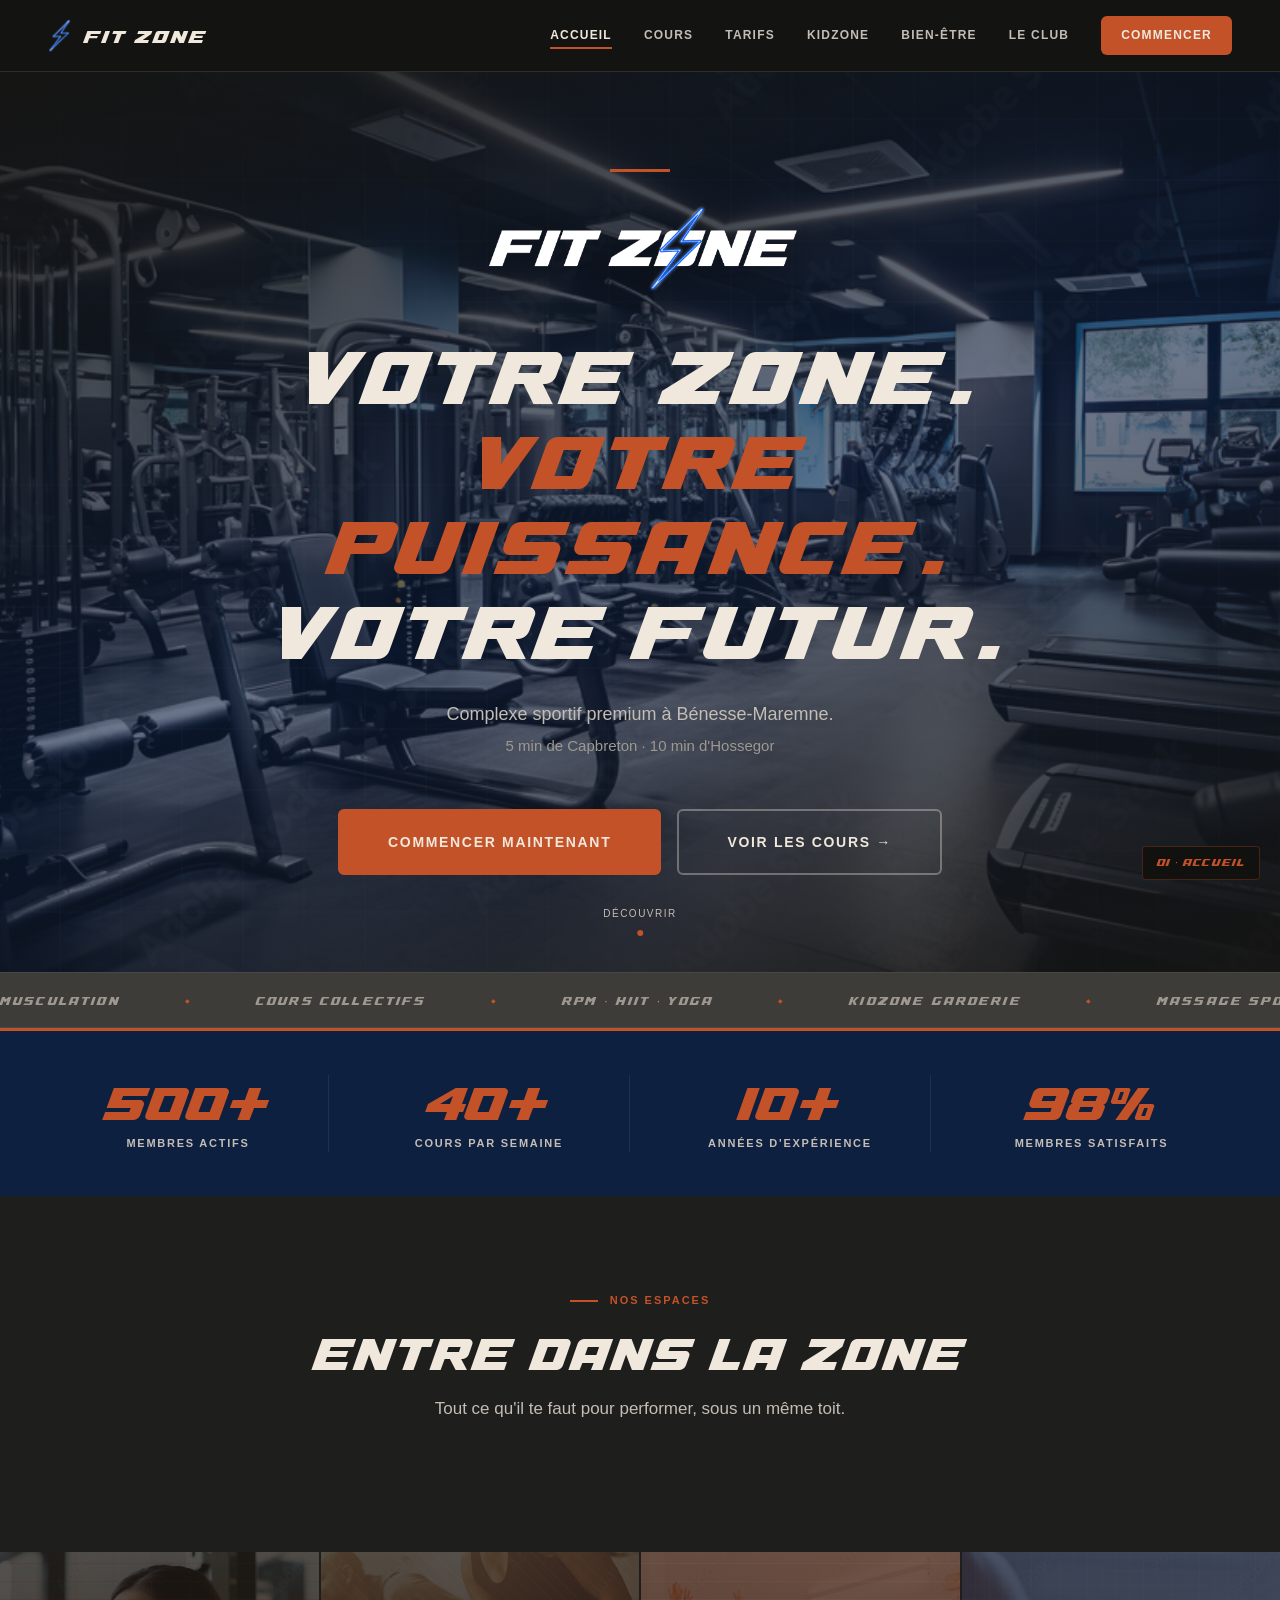
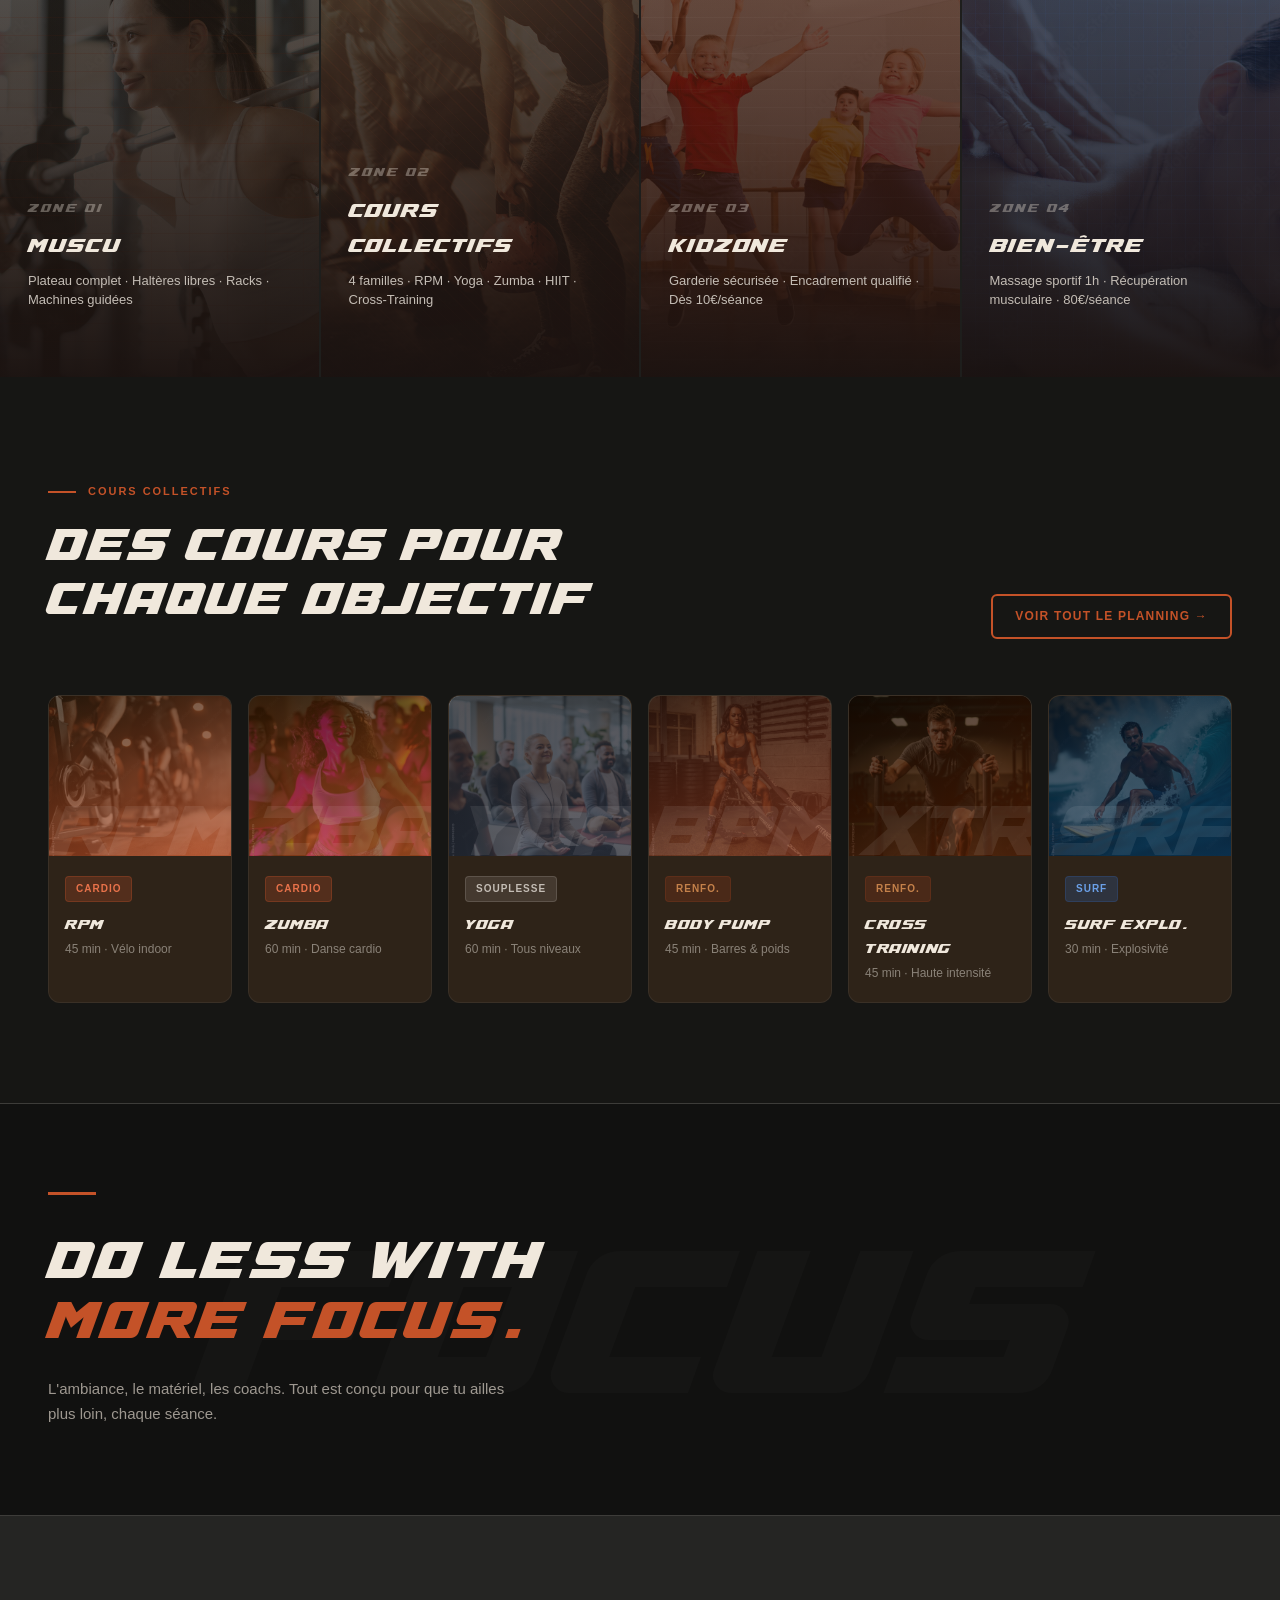
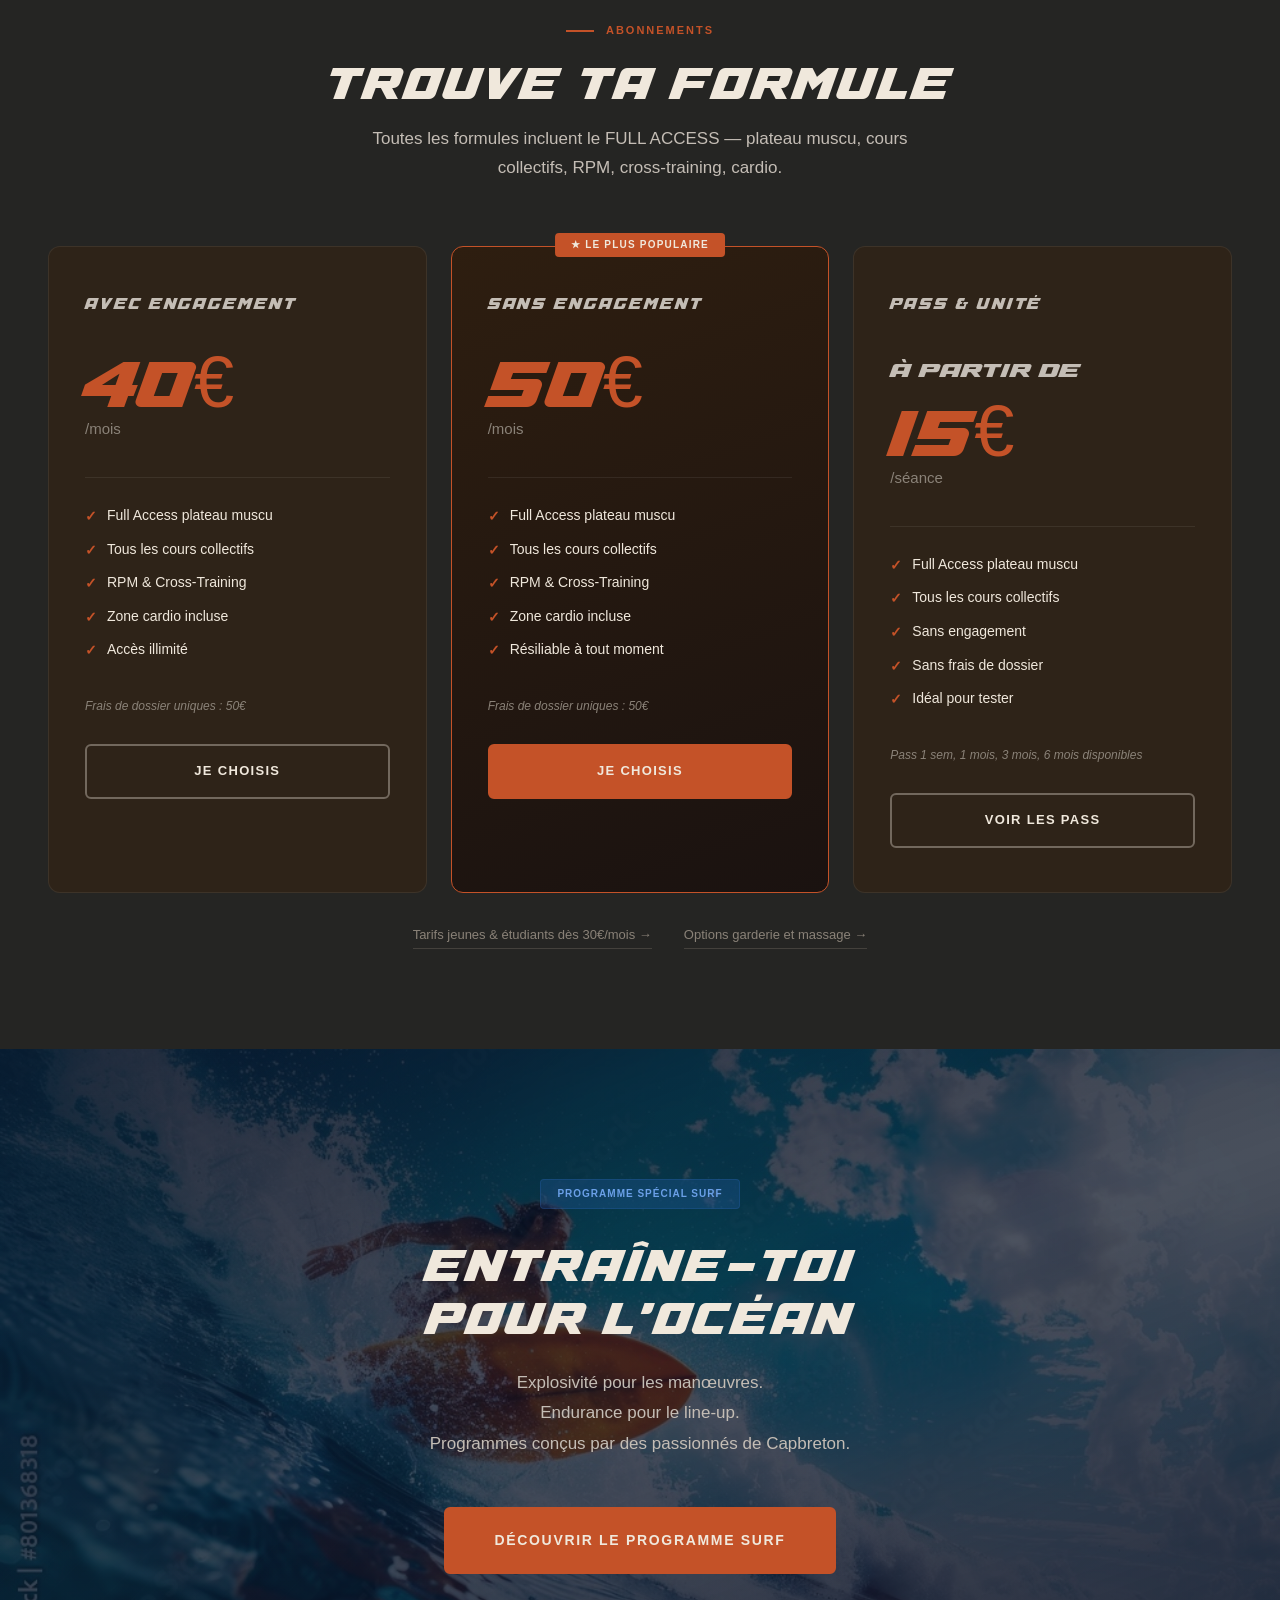
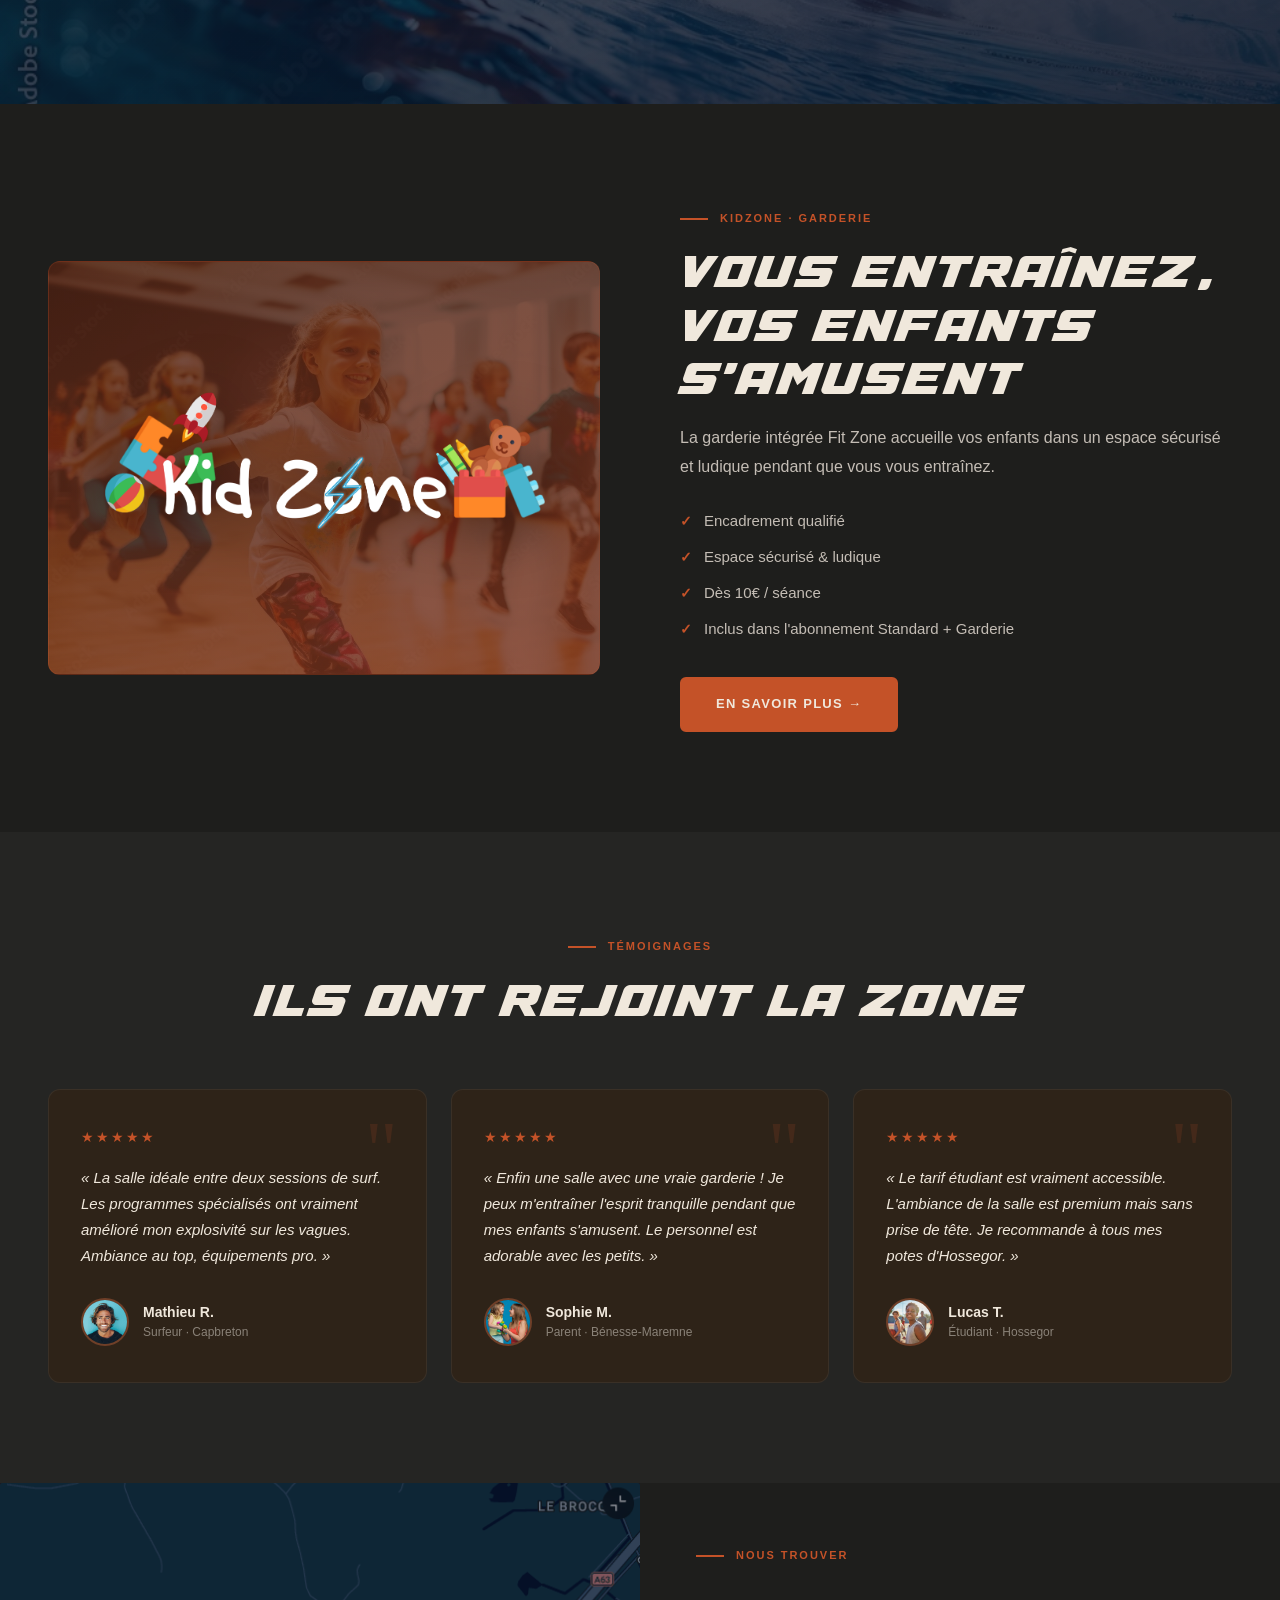
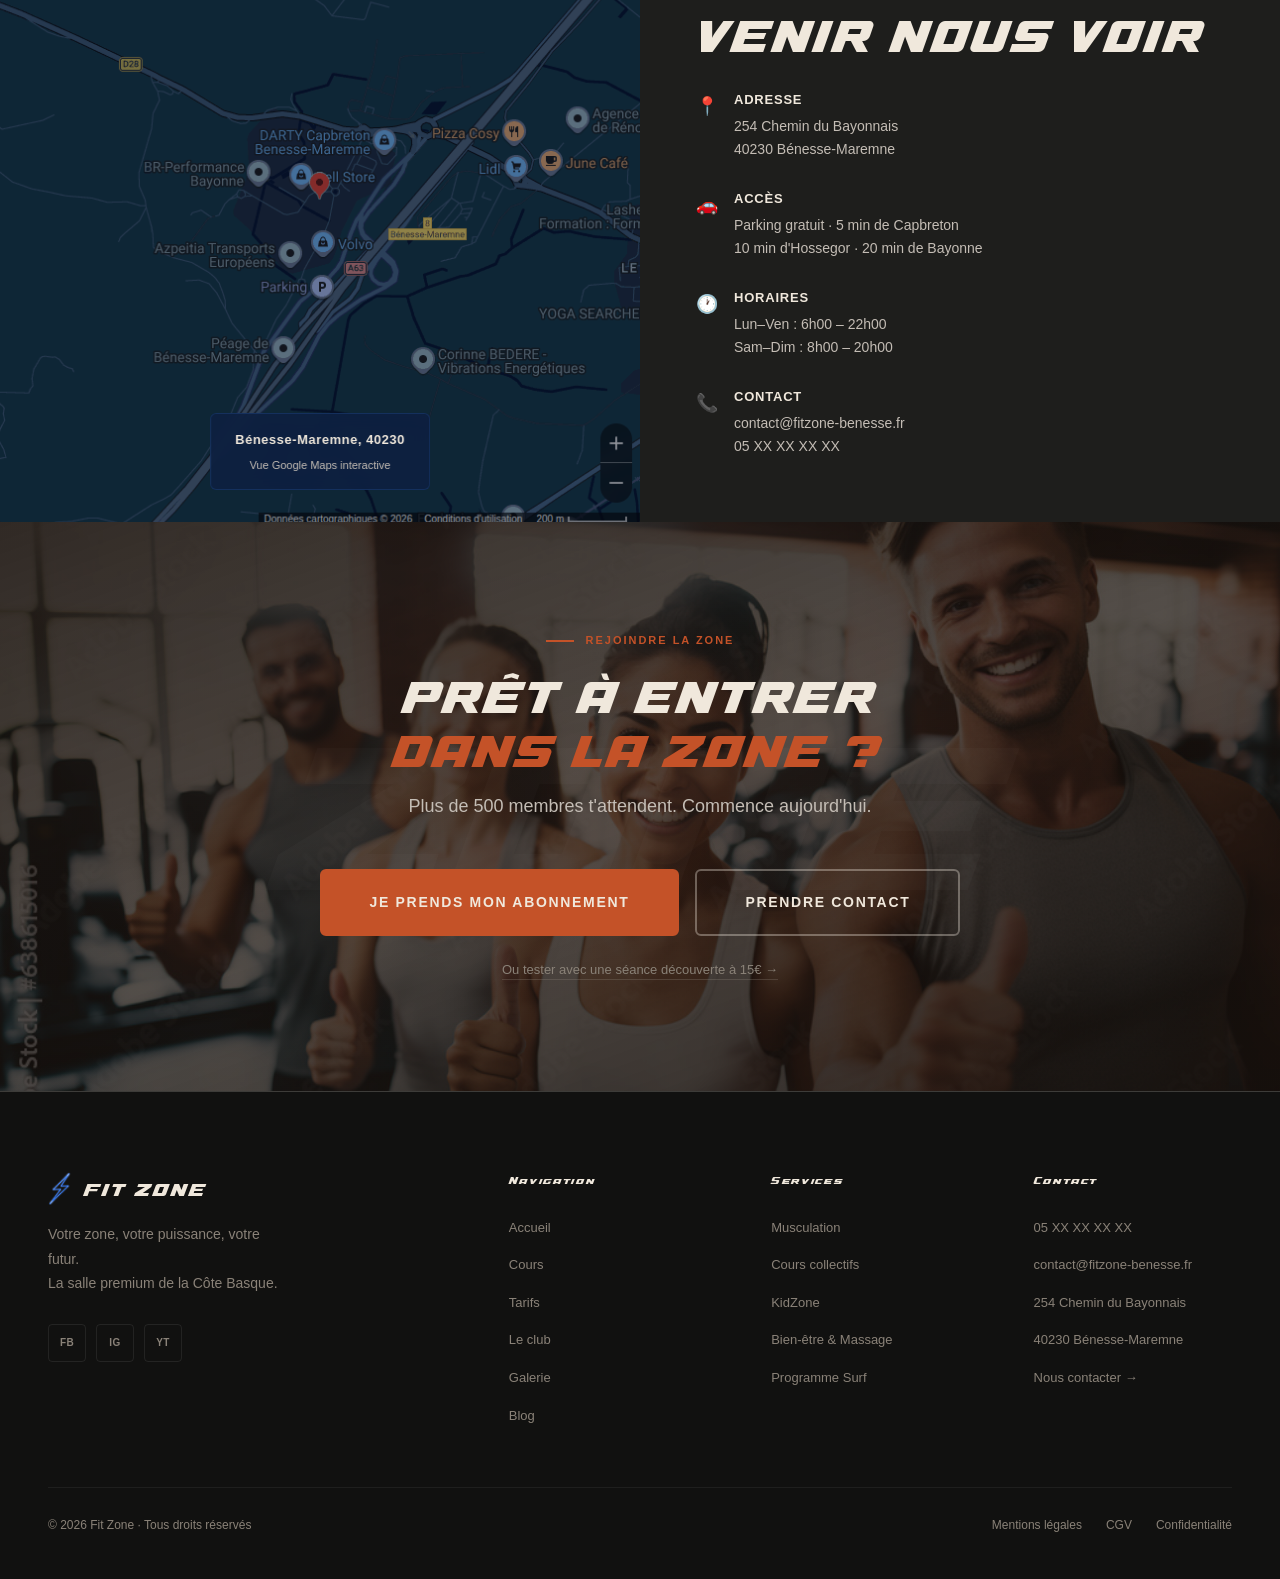
==== commit bdd612c6: "Ajout des images" ====
--- a/index.html
+++ b/index.html
@@ -13,7 +13,7 @@
         linear-gradient(160deg, rgba(22, 22, 20, 0.95) 0%, rgba(14, 32, 64, 0.60) 52%, rgba(22, 22, 20, 0.92) 100%),
         repeating-linear-gradient(90deg, transparent 0px, transparent 59px, rgba(255, 255, 255, 0.03) 59px, rgba(255, 255, 255, 0.03) 61px),
         repeating-linear-gradient(0deg, transparent 0px, transparent 59px, rgba(255, 255, 255, 0.03) 59px, rgba(255, 255, 255, 0.03) 61px),
-        linear-gradient(170deg, #171716 0%, #0e1428 42%, #161614 100%);
+        url('img/img02.jpg') center / cover no-repeat;
     }
 
     .hero-deco-line {
@@ -176,7 +176,7 @@
     <div class="espaces-grid">
       <div class="espace-card">
         <!-- Fond béton brique chaud -->
-        <div class="espace-bg" style="background:linear-gradient(160deg,#1c1814,#2e1a0a);"></div>
+        <div class="espace-bg" style="background:linear-gradient(160deg,rgba(28,24,20,0.75),rgba(46,26,10,0.75)),url('img/zone01.jpg') center/cover no-repeat;"></div>
         <div
           style="position:absolute;inset:0;background:repeating-linear-gradient(0deg,transparent,transparent 17px,rgba(90,30,10,0.14) 17px,rgba(90,30,10,0.14) 18px),repeating-linear-gradient(90deg,transparent,transparent 37px,rgba(90,30,10,0.09) 37px,rgba(90,30,10,0.09) 38px);">
         </div>
@@ -189,7 +189,7 @@
       </div>
       <div class="espace-card">
         <!-- Fond acier noir + diagonale métal -->
-        <div class="espace-bg" style="background:linear-gradient(160deg,#1a1614,#3a1808);"></div>
+        <div class="espace-bg" style="background:linear-gradient(160deg,rgba(26,22,20,0.75),rgba(58,24,8,0.75)),url('img/zone02.jpg') center/cover no-repeat;"></div>
         <div
           style="position:absolute;inset:0;background:repeating-linear-gradient(45deg,transparent,transparent 9px,rgba(196,82,40,0.055) 9px,rgba(196,82,40,0.055) 10px);">
         </div>
@@ -202,7 +202,7 @@
       </div>
       <div class="espace-card">
         <!-- Fond terracotta profond -->
-        <div class="espace-bg" style="background:linear-gradient(160deg,#3a1808,#5a2412);"></div>
+        <div class="espace-bg" style="background:linear-gradient(160deg,rgba(58,24,8,0.75),rgba(90,36,18,0.75)),url('img/zone03.jpg') center/cover no-repeat;"></div>
         <div
           style="position:absolute;inset:0;background:repeating-linear-gradient(0deg,transparent,transparent 17px,rgba(255,255,255,0.03) 17px,rgba(255,255,255,0.03) 18px);">
         </div>
@@ -215,7 +215,7 @@
       </div>
       <div class="espace-card">
         <!-- Fond navy profond + grille métal -->
-        <div class="espace-bg" style="background:linear-gradient(160deg,#0e1830,#182848);"></div>
+        <div class="espace-bg" style="background:linear-gradient(160deg,rgba(14,24,48,0.75),rgba(24,40,72,0.75)),url('img/zone04.jpg') center/cover no-repeat;"></div>
         <div
           style="position:absolute;inset:0;background:repeating-linear-gradient(90deg,transparent,transparent 13px,rgba(53,117,212,0.055) 13px,rgba(53,117,212,0.055) 14px),repeating-linear-gradient(0deg,transparent,transparent 13px,rgba(53,117,212,0.04) 13px,rgba(53,117,212,0.04) 14px);">
         </div>
@@ -242,7 +242,7 @@
       </div>
       <div class="cours-grid-6">
         <div class="cours-card">
-          <div class="cours-symbol" style="background:linear-gradient(160deg,#2c1a0a,#c45228);" data-symbol="RPM"></div>
+          <div class="cours-symbol" style="background:linear-gradient(160deg,rgba(44,26,10,0.75),rgba(196,82,40,0.75)),url('img/rpm.jpg') center/cover no-repeat;" data-symbol="RPM"></div>
           <div class="cours-body">
             <span class="badge badge-cardio">Cardio</span>
             <div class="cours-name">RPM</div>
@@ -250,7 +250,7 @@
           </div>
         </div>
         <div class="cours-card">
-          <div class="cours-symbol" style="background:linear-gradient(160deg,#2e1600,#b85824);" data-symbol="ZBA"></div>
+          <div class="cours-symbol" style="background:linear-gradient(160deg,rgba(46,22,0,0.75),rgba(184,88,36,0.75)),url('img/zumba.jpg') center/cover no-repeat;" data-symbol="ZBA"></div>
           <div class="cours-body">
             <span class="badge badge-cardio">Cardio</span>
             <div class="cours-name">ZUMBA</div>
@@ -258,7 +258,7 @@
           </div>
         </div>
         <div class="cours-card">
-          <div class="cours-symbol" style="background:linear-gradient(160deg,#1a1c22,#2a303e);" data-symbol="YGA"></div>
+          <div class="cours-symbol" style="background:linear-gradient(160deg,rgba(26,28,34,0.75),rgba(42,48,62,0.75)),url('img/yoga.jpg') center/cover no-repeat;" data-symbol="YGA"></div>
           <div class="cours-body">
             <span class="badge badge-souplesse">Souplesse</span>
             <div class="cours-name">YOGA</div>
@@ -266,7 +266,7 @@
           </div>
         </div>
         <div class="cours-card">
-          <div class="cours-symbol" style="background:linear-gradient(160deg,#280c00,#8b3a1c);" data-symbol="BPM"></div>
+          <div class="cours-symbol" style="background:linear-gradient(160deg,rgba(40,12,0,0.75),rgba(139,58,28,0.75)),url('img/body_pump.jpg') center/cover no-repeat;" data-symbol="BPM"></div>
           <div class="cours-body">
             <span class="badge badge-renfo">Renfo.</span>
             <div class="cours-name">BODY PUMP</div>
@@ -274,7 +274,7 @@
           </div>
         </div>
         <div class="cours-card">
-          <div class="cours-symbol" style="background:linear-gradient(160deg,#180c00,#5c2000);" data-symbol="XTR"></div>
+          <div class="cours-symbol" style="background:linear-gradient(160deg,rgba(24,12,0,0.75),rgba(92,32,0,0.75)),url('img/cross_training.jpg') center/cover no-repeat;" data-symbol="XTR"></div>
           <div class="cours-body">
             <span class="badge badge-renfo">Renfo.</span>
             <div class="cours-name">CROSS TRAINING</div>
@@ -282,7 +282,7 @@
           </div>
         </div>
         <div class="cours-card">
-          <div class="cours-symbol" style="background:linear-gradient(160deg,#081624,#0e2848);" data-symbol="SRF"></div>
+          <div class="cours-symbol" style="background:linear-gradient(160deg,rgba(8,22,36,0.75),rgba(14,40,72,0.75)),url('img/surf_explo.jpg') center/cover no-repeat;" data-symbol="SRF"></div>
           <div class="cours-body">
             <span class="badge badge-surf">Surf</span>
             <div class="cours-name">SURF EXPLO.</div>
@@ -388,7 +388,7 @@
     <div class="container">
       <div class="split">
         <div class="split-visual"
-          style="background:linear-gradient(160deg,#4d2010,#7a3018);border-radius:var(--radius-lg);border:1px solid rgba(196,82,40,0.2);">
+          style="background:linear-gradient(160deg,rgba(77,32,16,0.80),rgba(122,48,24,0.80)),url('img/special_kidzone.jpg') center/cover no-repeat;border-radius:var(--radius-lg);border:1px solid rgba(196,82,40,0.2);">
           <img src="./assets/KidZone PNG.png" alt="KidZone"
             style="max-width:85%;height:auto;filter:drop-shadow(0 8px 32px rgba(0,0,0,0.5));">
         </div>
@@ -440,7 +440,7 @@
           <p class="testimonial-quote">« La salle idéale entre deux sessions de surf. Les programmes spécialisés ont
             vraiment amélioré mon explosivité sur les vagues. Ambiance au top, équipements pro. »</p>
           <div class="testimonial-author">
-            <div class="testimonial-avatar">🏄</div>
+            <div class="testimonial-avatar"><img src="img/avatar_mathieu-R.jpg" alt="Mathieu R." style="width:100%;height:100%;object-fit:cover;border-radius:50%;"></div>
             <div>
               <div class="testimonial-name">Mathieu R.</div>
               <div class="testimonial-profile">Surfeur · Capbreton</div>
@@ -452,7 +452,7 @@
           <p class="testimonial-quote">« Enfin une salle avec une vraie garderie ! Je peux m'entraîner l'esprit
             tranquille pendant que mes enfants s'amusent. Le personnel est adorable avec les petits. »</p>
           <div class="testimonial-author">
-            <div class="testimonial-avatar">👩‍👧</div>
+            <div class="testimonial-avatar"><img src="img/avatar_sophie-M.jpg" alt="Sophie M." style="width:100%;height:100%;object-fit:cover;border-radius:50%;"></div>
             <div>
               <div class="testimonial-name">Sophie M.</div>
               <div class="testimonial-profile">Parent · Bénesse-Maremne</div>
@@ -464,7 +464,7 @@
           <p class="testimonial-quote">« Le tarif étudiant est vraiment accessible. L'ambiance de la salle est premium
             mais sans prise de tête. Je recommande à tous mes potes d'Hossegor. »</p>
           <div class="testimonial-author">
-            <div class="testimonial-avatar">🎓</div>
+            <div class="testimonial-avatar"><img src="img/avatar_lucas-T.jpg" alt="Lucas T." style="width:100%;height:100%;object-fit:cover;border-radius:50%;"></div>
             <div>
               <div class="testimonial-name">Lucas T.</div>
               <div class="testimonial-profile">Étudiant · Hossegor</div>
@@ -478,10 +478,8 @@
   <!-- LOCALISATION -->
   <div class="map-section">
     <div class="map-placeholder">
-      <span
-        style="font-family:var(--font-display);font-size:40px;letter-spacing:0.1em;color:rgba(255,255,255,0.15);position:relative;z-index:1;">CARTE</span>
       <div
-        style="position:absolute;bottom:32px;left:50%;transform:translateX(-50%);background:rgba(14,32,64,0.92);backdrop-filter:blur(8px);padding:12px 24px;border-radius:var(--radius);border:1px solid rgba(53,117,212,0.2);text-align:center;white-space:nowrap;">
+        style="position:absolute;bottom:32px;left:50%;transform:translateX(-50%);background:rgba(14,32,64,0.92);backdrop-filter:blur(8px);padding:12px 24px;border-radius:var(--radius);border:1px solid rgba(53,117,212,0.2);text-align:center;white-space:nowrap;z-index:1;">
         <span style="font-size:13px;color:var(--creme);font-weight:600;letter-spacing:0.04em;">Bénesse-Maremne,
           40230</span><br>
         <span style="font-size:11px;color:var(--beige);">Vue Google Maps interactive</span>
@@ -522,7 +520,7 @@
   </div>
 
   <!-- CTA FINAL -->
-  <section class="cta-band" style="background:var(--brun-noir);">
+  <section class="cta-band">
     <div class="mur-texte-watermark">ZONE</div>
     <div class="container" style="position:relative;z-index:1;">
       <span class="eyebrow" style="display:block;text-align:center;margin-bottom:20px;">Rejoindre la zone</span>
--- a/style.css
+++ b/style.css
@@ -1442,11 +1442,10 @@
 }
 
 .map-placeholder {
-  background: linear-gradient(135deg, #1a2035, #0e1830);
+  background: url('img/map.png') center / cover no-repeat;
   display: flex;
   align-items: center;
   justify-content: center;
-  font-size: 64px;
   position: relative;
   overflow: hidden;
 }
@@ -1455,10 +1454,7 @@
   content: '';
   position: absolute;
   inset: 0;
-  background: repeating-linear-gradient(90deg, transparent, transparent 40px,
-      rgba(53, 117, 212, 0.04) 40px, rgba(53, 117, 212, 0.04) 41px),
-    repeating-linear-gradient(0deg, transparent, transparent 40px,
-      rgba(53, 117, 212, 0.04) 40px, rgba(53, 117, 212, 0.04) 41px);
+  background: rgba(10, 16, 32, 0.45);
 }
 
 .map-info {
@@ -1566,7 +1562,7 @@
   text-align: center;
   position: relative;
   overflow: hidden;
-  background: var(--brun-noir);
+  background: url('img/rejoindre_zone.jpg') center / cover no-repeat;
 }
 
 .cta-band::before {
@@ -1574,8 +1570,8 @@
   position: absolute;
   inset: 0;
   background:
-    radial-gradient(ellipse 80% 60% at 50% 50%, rgba(196, 82, 40, 0.07) 0%, transparent 70%),
-    repeating-linear-gradient(45deg, transparent, transparent 4px, rgba(255, 255, 255, 0.007) 4px, rgba(255, 255, 255, 0.007) 5px);
+    linear-gradient(160deg, rgba(22, 14, 10, 0.88) 0%, rgba(22, 14, 10, 0.72) 50%, rgba(22, 14, 10, 0.88) 100%),
+    radial-gradient(ellipse 80% 60% at 50% 50%, rgba(196, 82, 40, 0.12) 0%, transparent 70%);
 }
 
 .cta-band>.container {
@@ -1619,7 +1615,7 @@
   padding: 130px 0;
   text-align: center;
   overflow: hidden;
-  background: var(--navy);
+  background: url('img/special_surf.jpg') center / cover no-repeat;
 }
 
 .surf-section::before {
@@ -1627,7 +1623,7 @@
   position: absolute;
   inset: 0;
   background:
-    linear-gradient(160deg, rgba(26, 18, 16, 0.7) 0%, transparent 50%, rgba(26, 18, 16, 0.5) 100%),
+    linear-gradient(160deg, rgba(8, 16, 36, 0.88) 0%, rgba(8, 16, 36, 0.72) 50%, rgba(8, 16, 36, 0.88) 100%),
     repeating-linear-gradient(135deg, transparent, transparent 20px, rgba(255, 255, 255, 0.01) 20px, rgba(255, 255, 255, 0.01) 21px);
 }
 
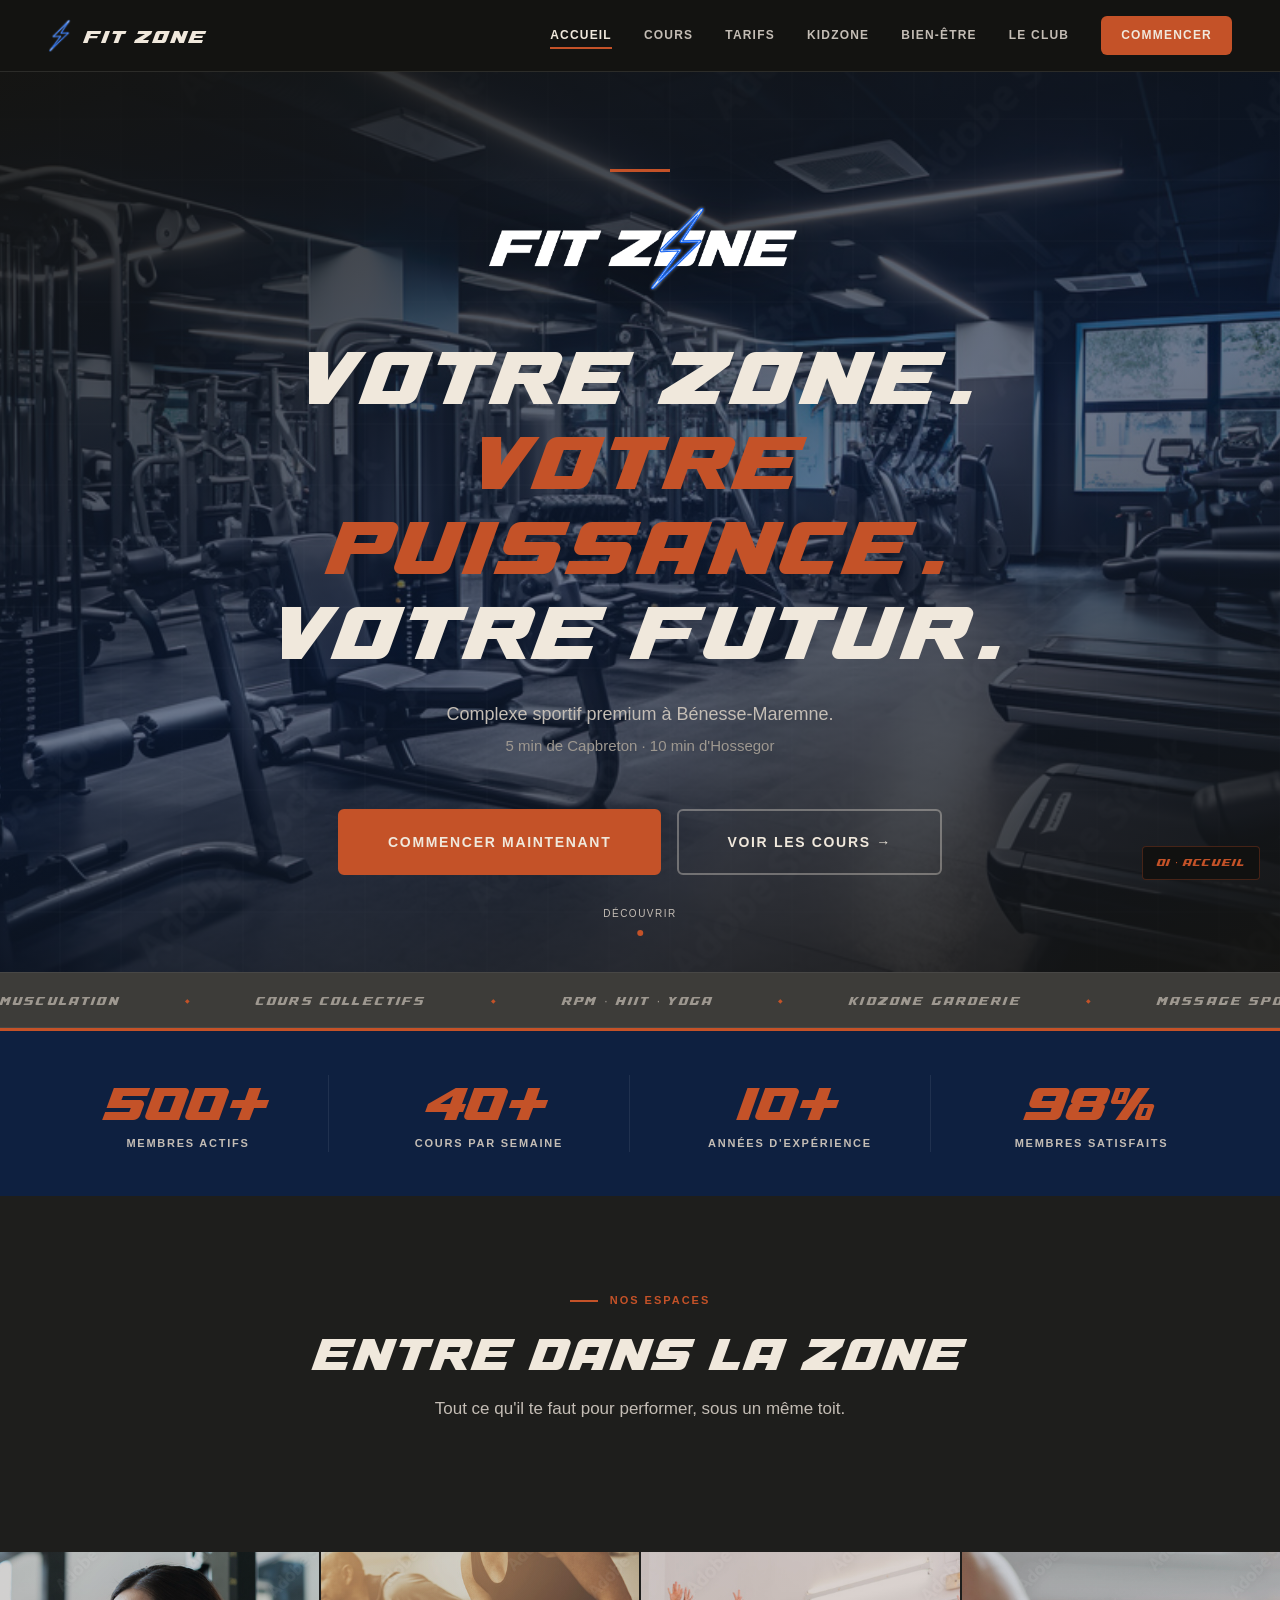
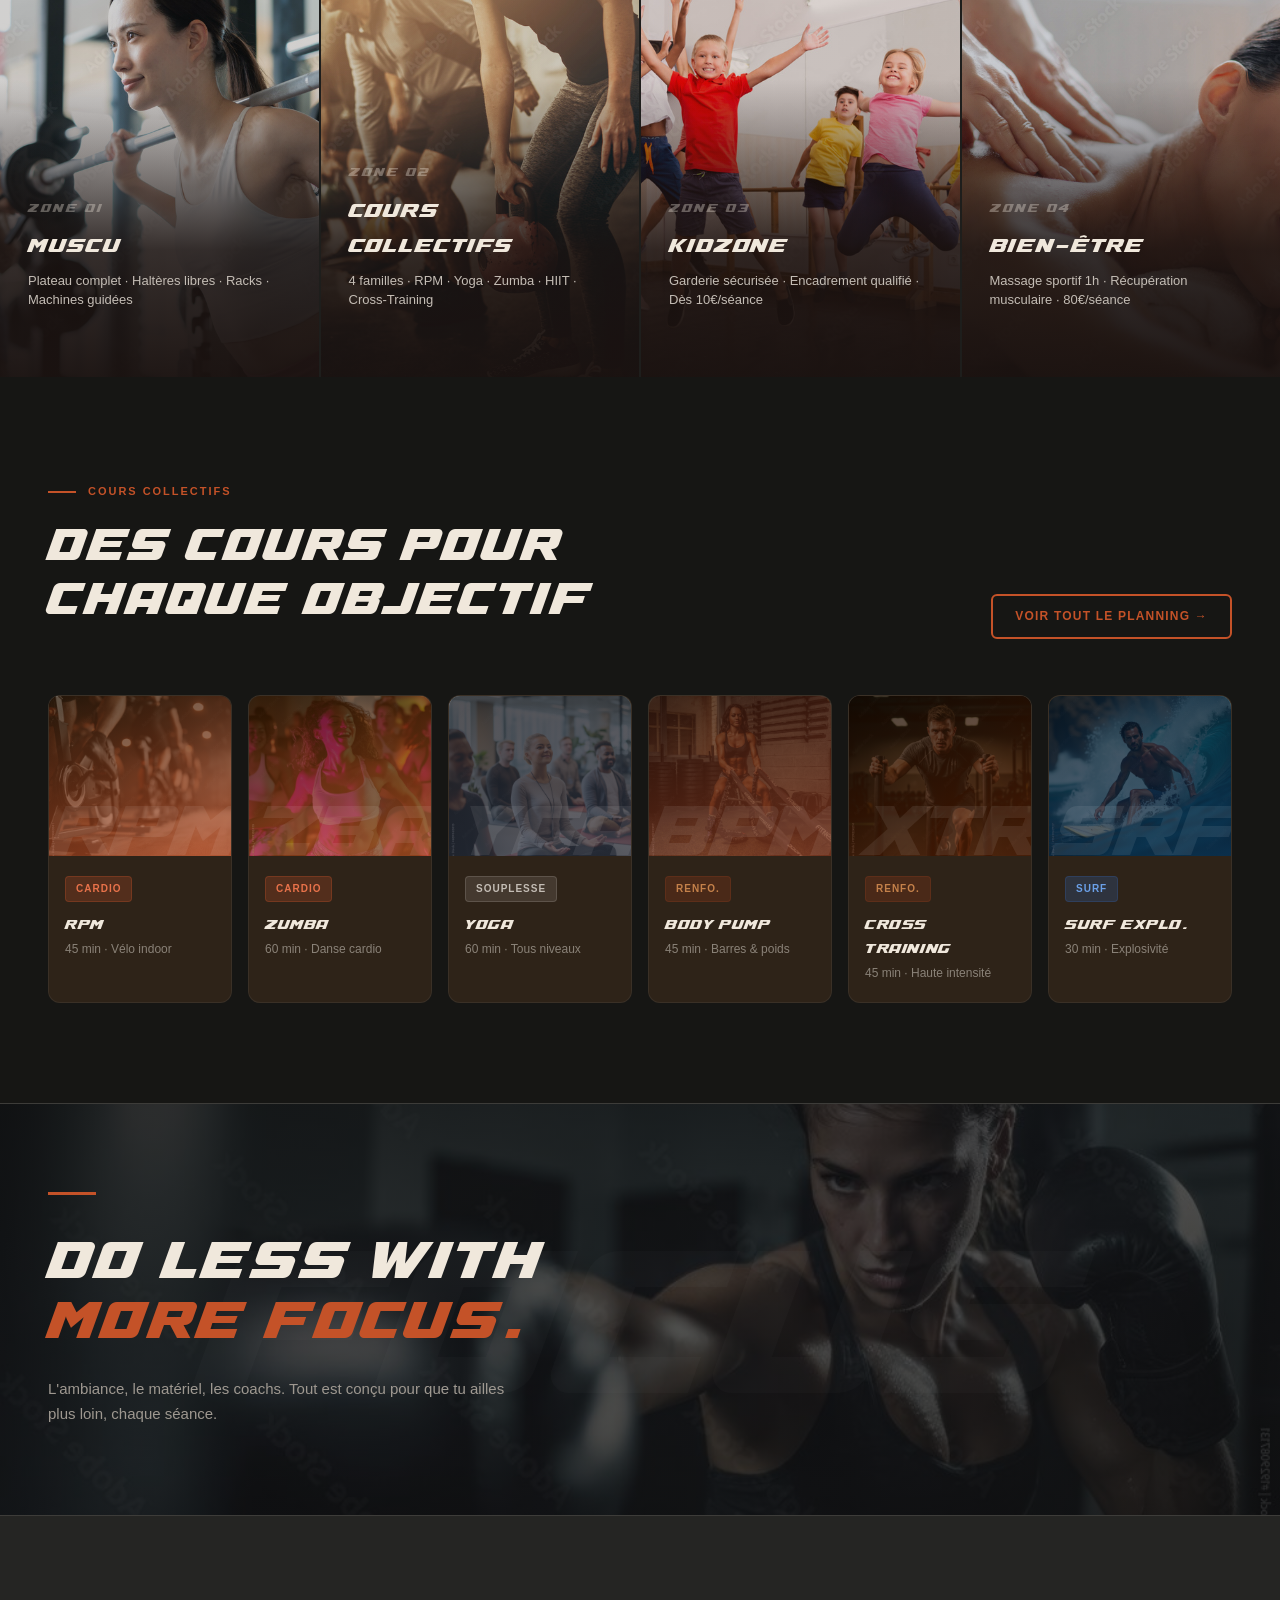
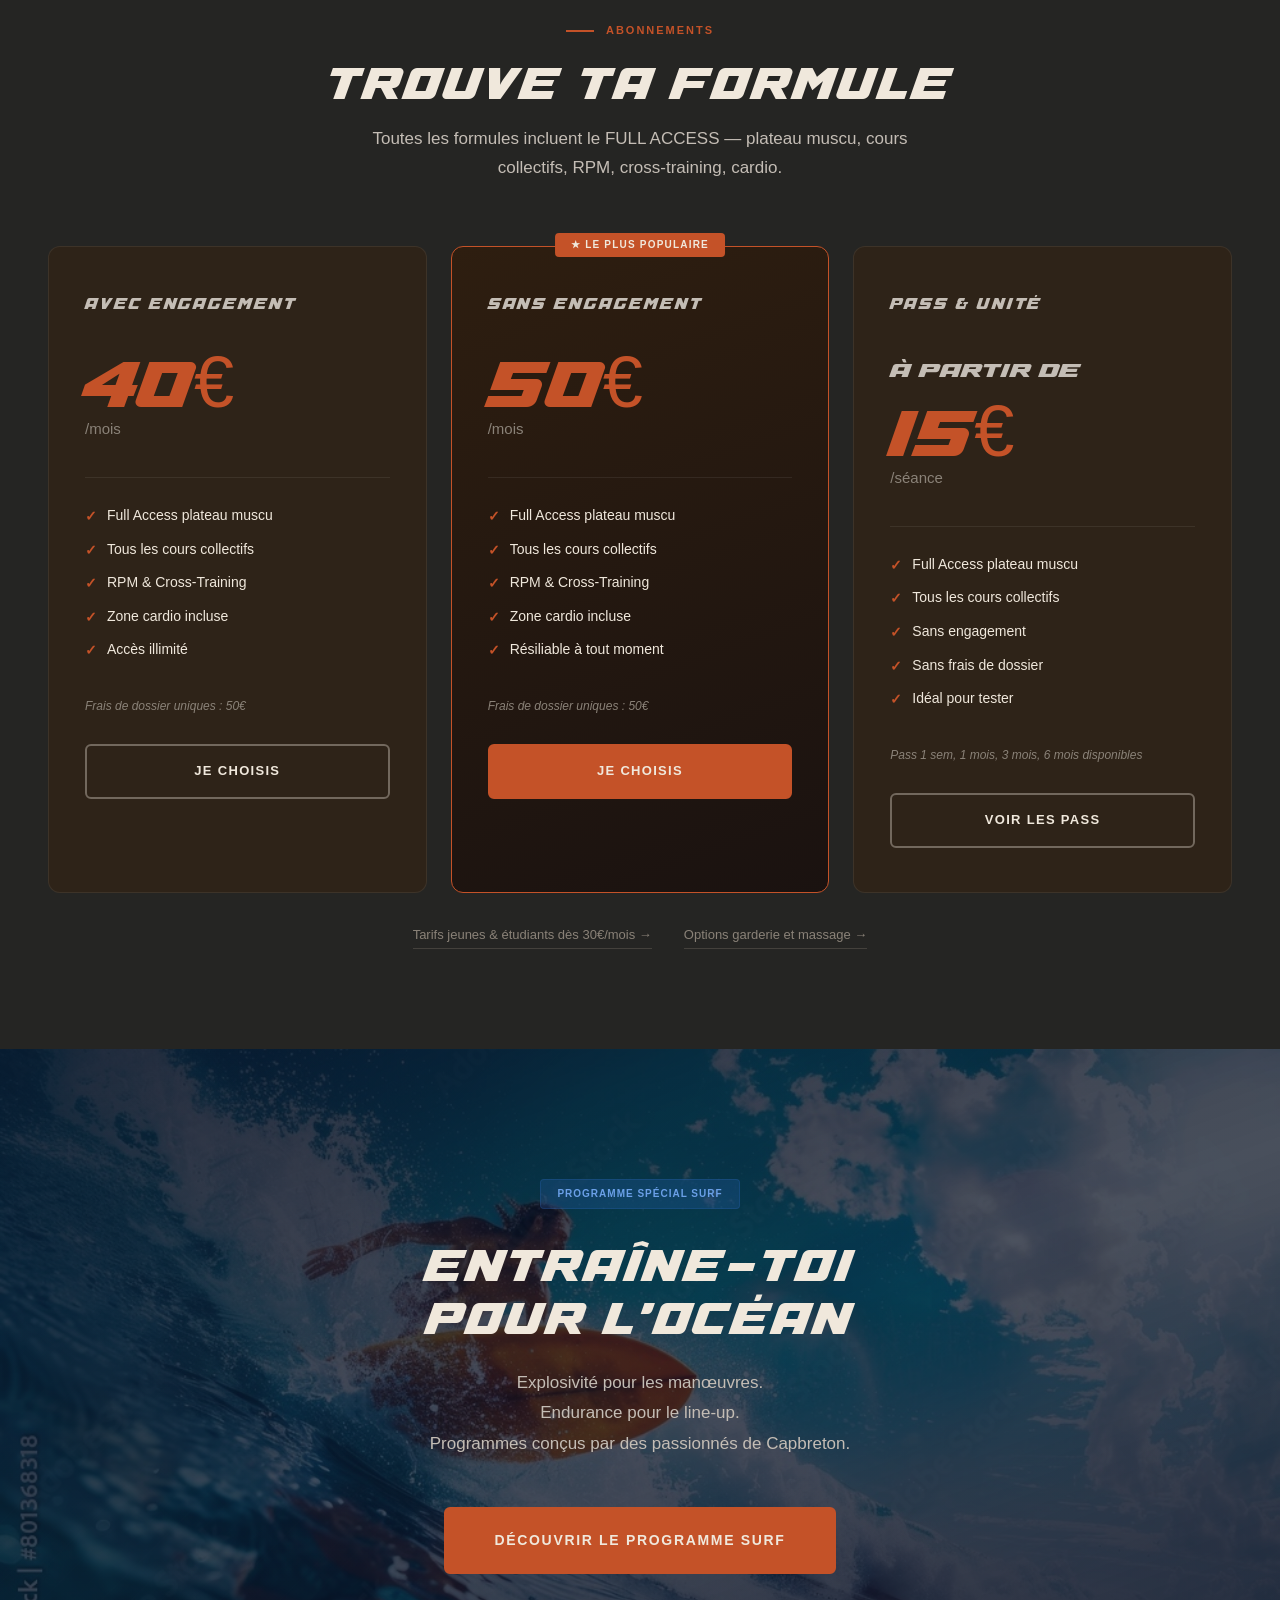
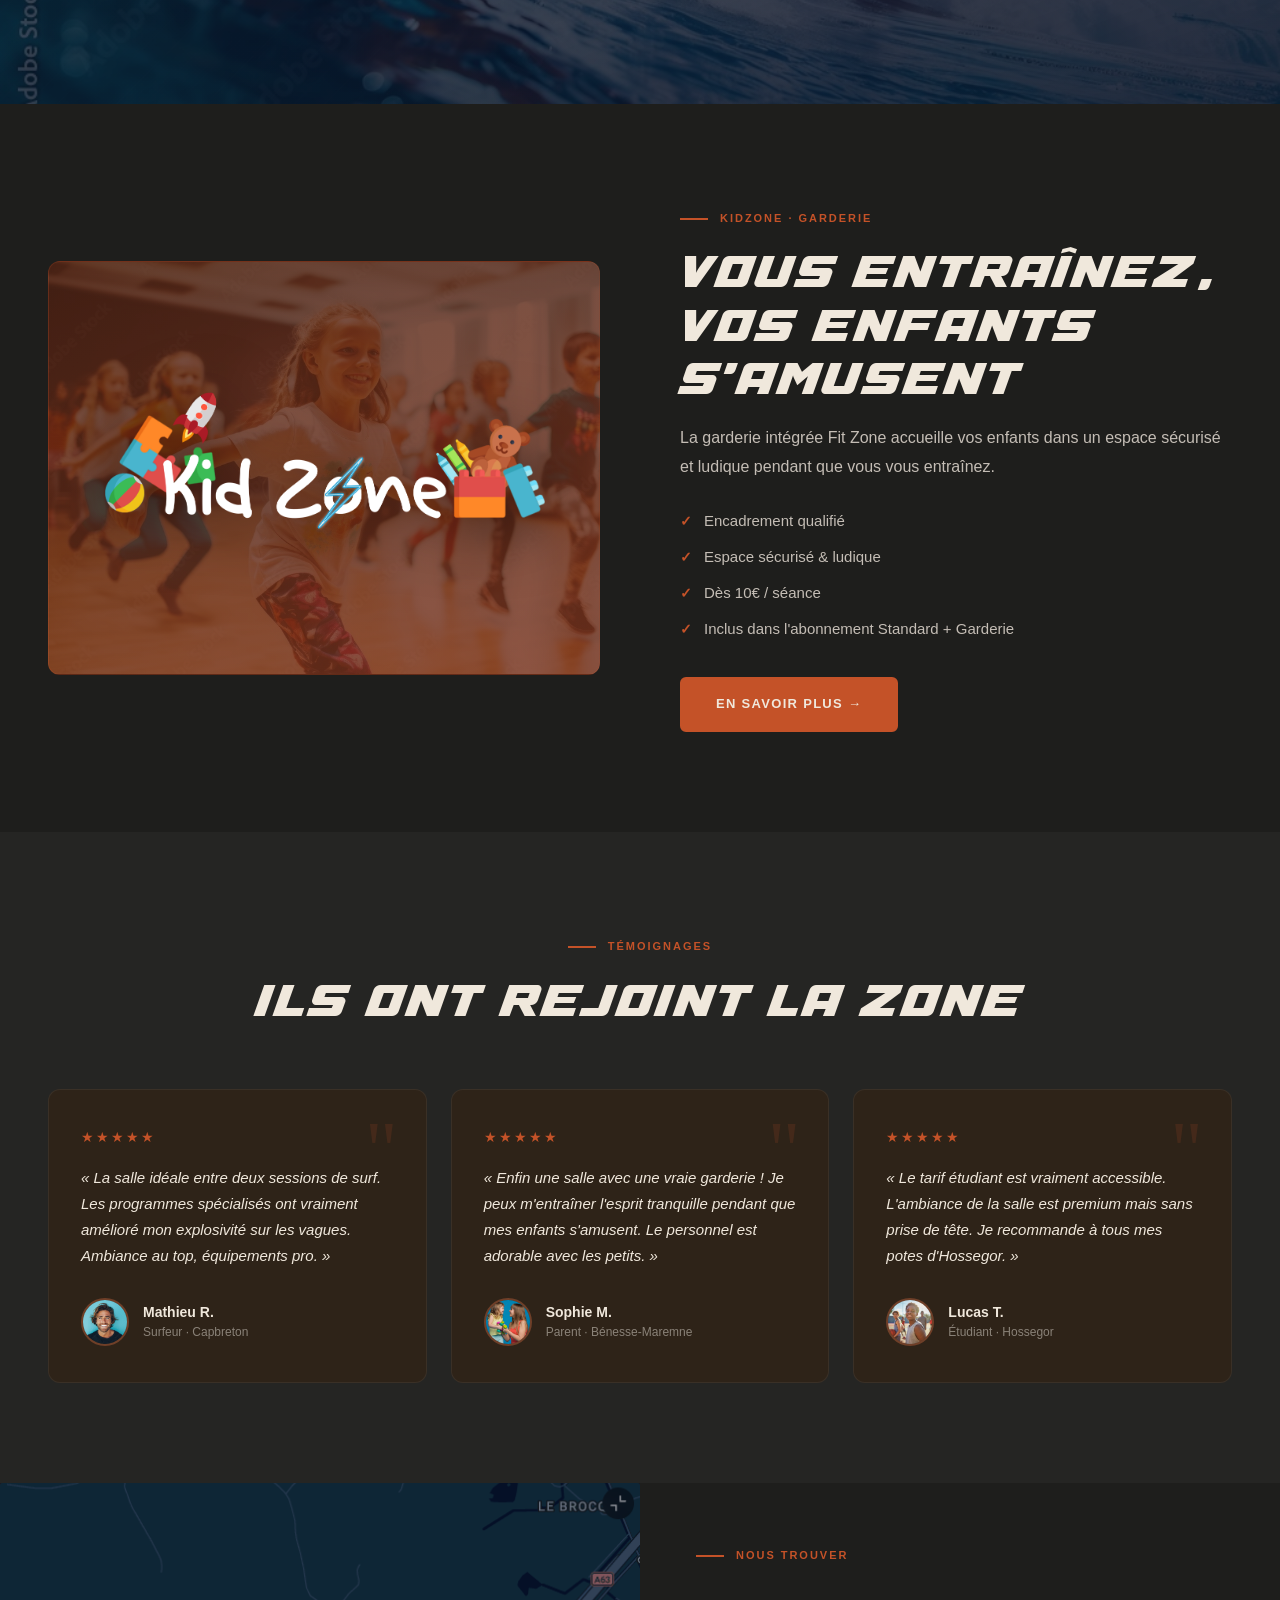
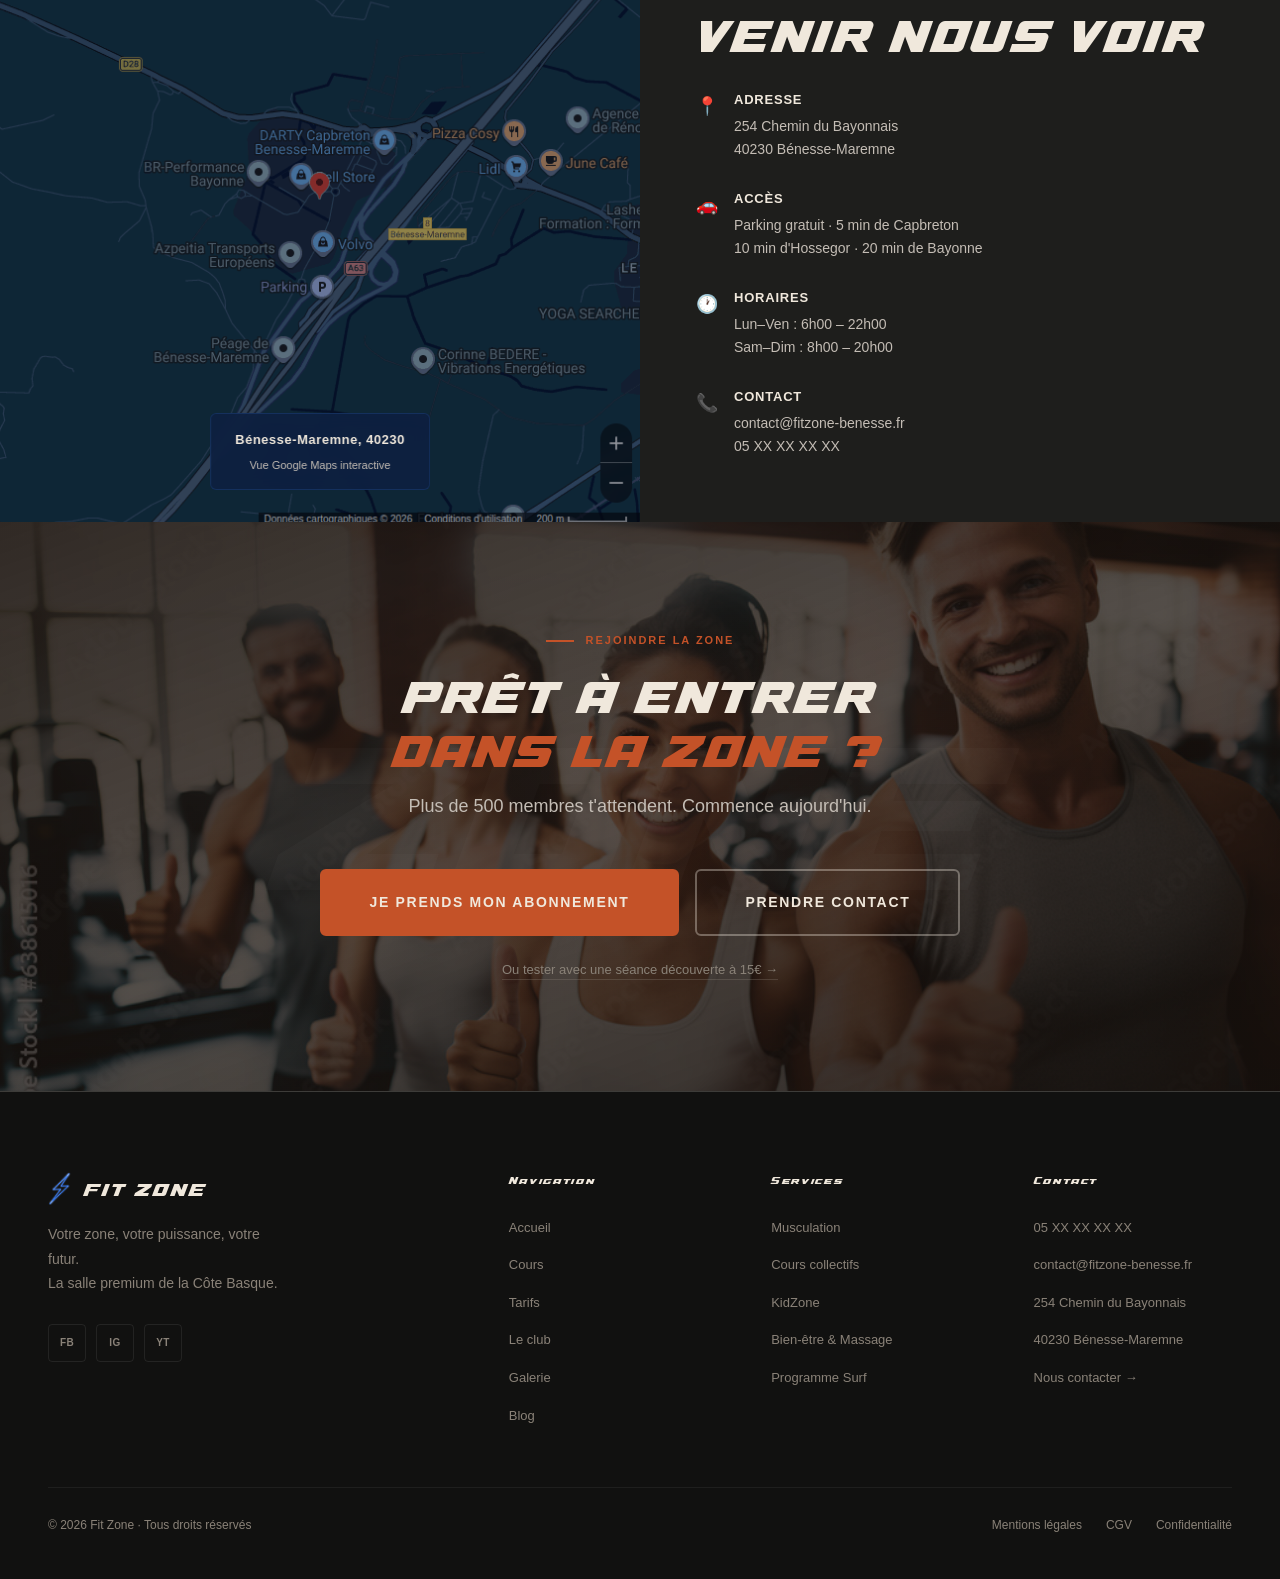
==== commit 7cb5e6f0: "Ajout des images" ====
--- a/index.html
+++ b/index.html
@@ -176,10 +176,7 @@
     <div class="espaces-grid">
       <div class="espace-card">
         <!-- Fond béton brique chaud -->
-        <div class="espace-bg" style="background:linear-gradient(160deg,rgba(28,24,20,0.75),rgba(46,26,10,0.75)),url('img/zone01.jpg') center/cover no-repeat;"></div>
-        <div
-          style="position:absolute;inset:0;background:repeating-linear-gradient(0deg,transparent,transparent 17px,rgba(90,30,10,0.14) 17px,rgba(90,30,10,0.14) 18px),repeating-linear-gradient(90deg,transparent,transparent 37px,rgba(90,30,10,0.09) 37px,rgba(90,30,10,0.09) 38px);">
-        </div>
+        <div class="espace-bg" style="background:linear-gradient(160deg,rgba(28,24,20,0.2),rgba(46,26,10,0.2)),url('img/zone01.jpg') center/cover no-repeat;"></div>
         <div class="espace-overlay">
           <span class="espace-icon-text">ZONE 01</span>
           <div class="espace-title">MUSCU</div>
@@ -189,10 +186,7 @@
       </div>
       <div class="espace-card">
         <!-- Fond acier noir + diagonale métal -->
-        <div class="espace-bg" style="background:linear-gradient(160deg,rgba(26,22,20,0.75),rgba(58,24,8,0.75)),url('img/zone02.jpg') center/cover no-repeat;"></div>
-        <div
-          style="position:absolute;inset:0;background:repeating-linear-gradient(45deg,transparent,transparent 9px,rgba(196,82,40,0.055) 9px,rgba(196,82,40,0.055) 10px);">
-        </div>
+        <div class="espace-bg" style="background:linear-gradient(160deg,rgba(26,22,20,0.2),rgba(58,24,8,0.2)),url('img/zone02.jpg') center/cover no-repeat;"></div>
         <div class="espace-overlay">
           <span class="espace-icon-text">ZONE 02</span>
           <div class="espace-title">COURS COLLECTIFS</div>
@@ -202,10 +196,7 @@
       </div>
       <div class="espace-card">
         <!-- Fond terracotta profond -->
-        <div class="espace-bg" style="background:linear-gradient(160deg,rgba(58,24,8,0.75),rgba(90,36,18,0.75)),url('img/zone03.jpg') center/cover no-repeat;"></div>
-        <div
-          style="position:absolute;inset:0;background:repeating-linear-gradient(0deg,transparent,transparent 17px,rgba(255,255,255,0.03) 17px,rgba(255,255,255,0.03) 18px);">
-        </div>
+        <div class="espace-bg" style="background:linear-gradient(160deg,rgba(58,24,8,0.2),rgba(90,36,18,0.2)),url('img/zone03.jpg') center/cover no-repeat;"></div>
         <div class="espace-overlay">
           <span class="espace-icon-text">ZONE 03</span>
           <div class="espace-title">KIDZONE</div>
@@ -215,10 +206,7 @@
       </div>
       <div class="espace-card">
         <!-- Fond navy profond + grille métal -->
-        <div class="espace-bg" style="background:linear-gradient(160deg,rgba(14,24,48,0.75),rgba(24,40,72,0.75)),url('img/zone04.jpg') center/cover no-repeat;"></div>
-        <div
-          style="position:absolute;inset:0;background:repeating-linear-gradient(90deg,transparent,transparent 13px,rgba(53,117,212,0.055) 13px,rgba(53,117,212,0.055) 14px),repeating-linear-gradient(0deg,transparent,transparent 13px,rgba(53,117,212,0.04) 13px,rgba(53,117,212,0.04) 14px);">
-        </div>
+        <div class="espace-bg" style="background:linear-gradient(160deg,rgba(14,24,48,0.2),rgba(24,40,72,0.2)),url('img/zone04.jpg') center/cover no-repeat;"></div>
         <div class="espace-overlay">
           <span class="espace-icon-text">ZONE 04</span>
           <div class="espace-title">BIEN-ÊTRE</div>
--- a/style.css
+++ b/style.css
@@ -596,9 +596,10 @@
   position: absolute;
   inset: 0;
   background: linear-gradient(to top,
-      rgba(26, 18, 16, 0.95) 0%,
-      rgba(26, 18, 16, 0.4) 50%,
-      transparent 100%);
+      rgba(26, 18, 16, 0.97) 0%,
+      rgba(26, 18, 16, 0.85) 30%,
+      rgba(26, 18, 16, 0.3) 55%,
+      transparent 70%);
   display: flex;
   flex-direction: column;
   justify-content: flex-end;
@@ -608,9 +609,10 @@
 
 .espace-card:hover .espace-overlay {
   background: linear-gradient(to top,
-      rgba(196, 82, 40, 0.85) 0%,
-      rgba(26, 18, 16, 0.5) 60%,
-      transparent 100%);
+      rgba(196, 82, 40, 0.95) 0%,
+      rgba(196, 82, 40, 0.7) 35%,
+      rgba(26, 18, 16, 0.2) 60%,
+      transparent 75%);
 }
 
 .espace-icon {
@@ -1994,7 +1996,8 @@
    Style "DO LESS WITH MORE FOCUS." mural / typographie murale noire
    ============================================================ */
 .section-mural {
-  background: var(--acier-noir);
+  background: linear-gradient(160deg, rgba(14, 14, 14, 0.85) 0%, rgba(14, 14, 14, 0.70) 50%, rgba(14, 14, 14, 0.85) 100%),
+    url('img/focus.jpg') center / cover no-repeat;
   border-top: 1px solid var(--gris-metal);
   border-bottom: 1px solid var(--gris-metal);
   padding: 88px 0;
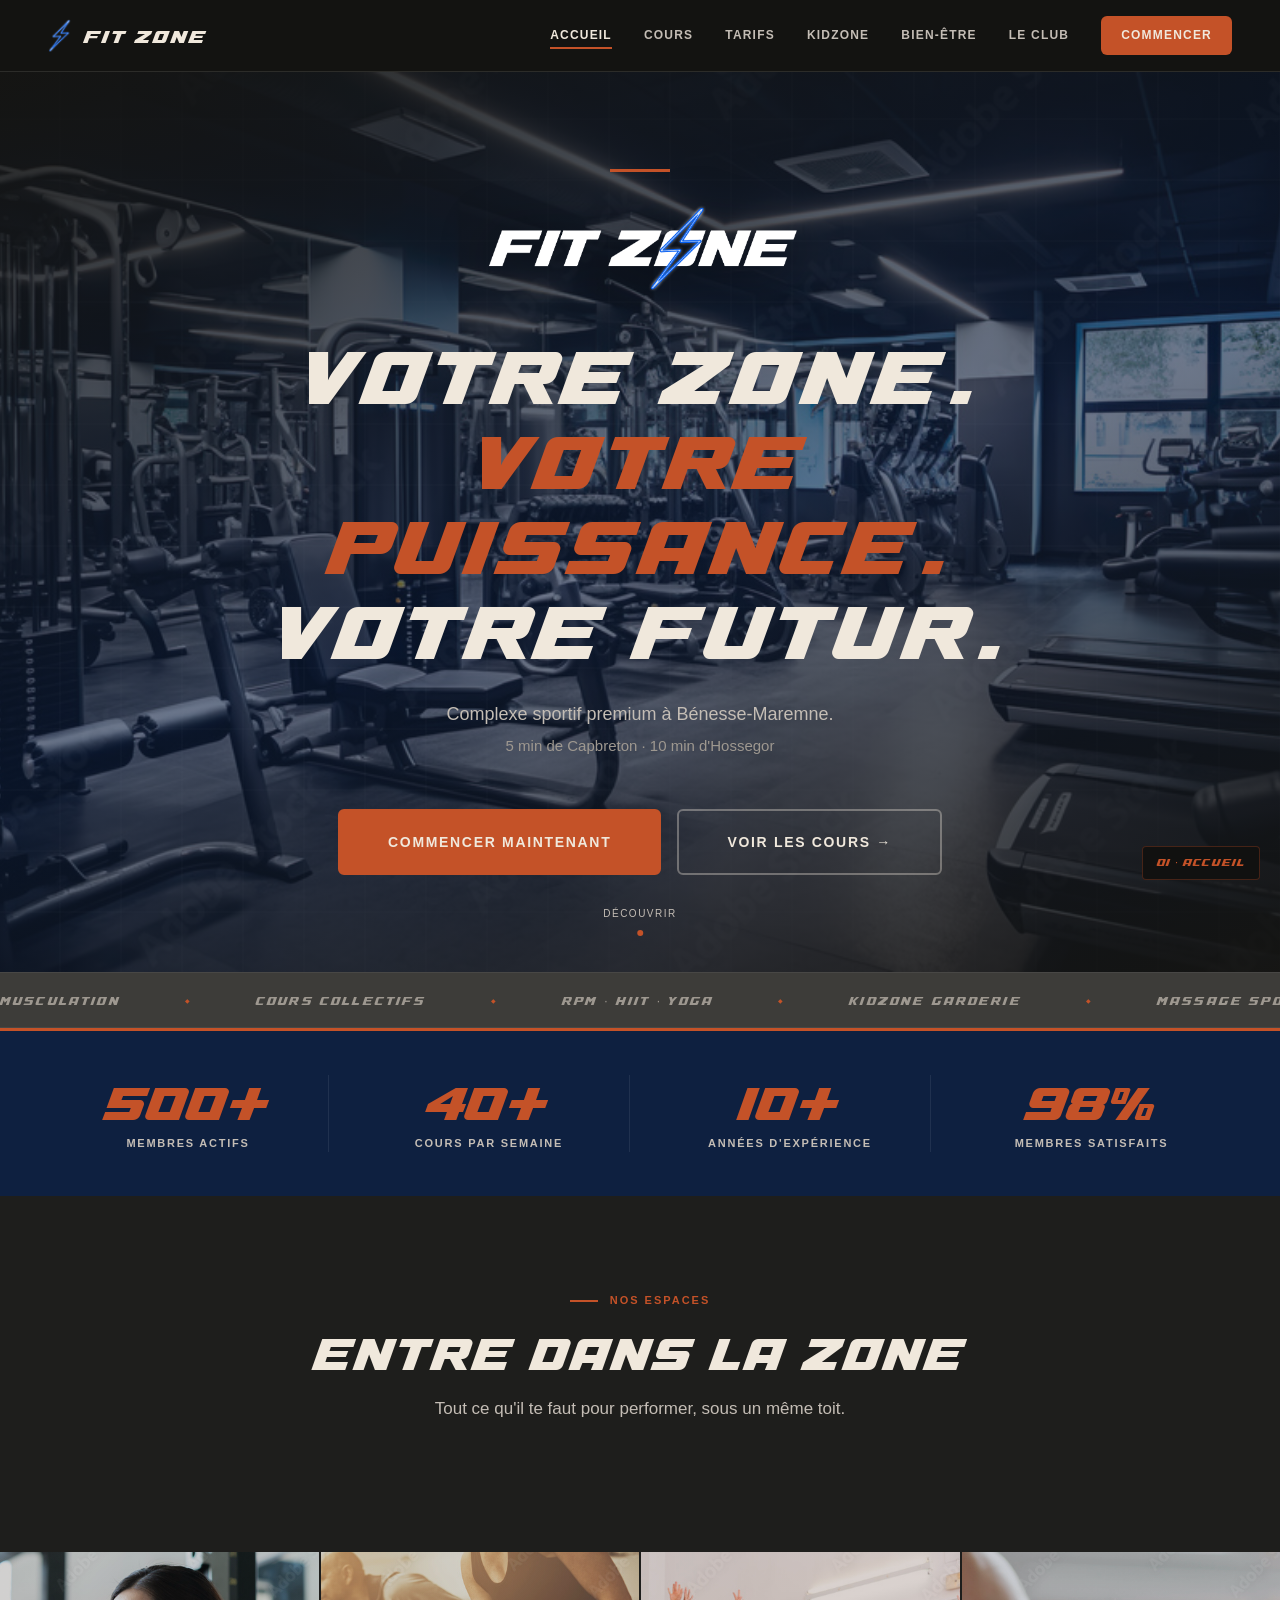
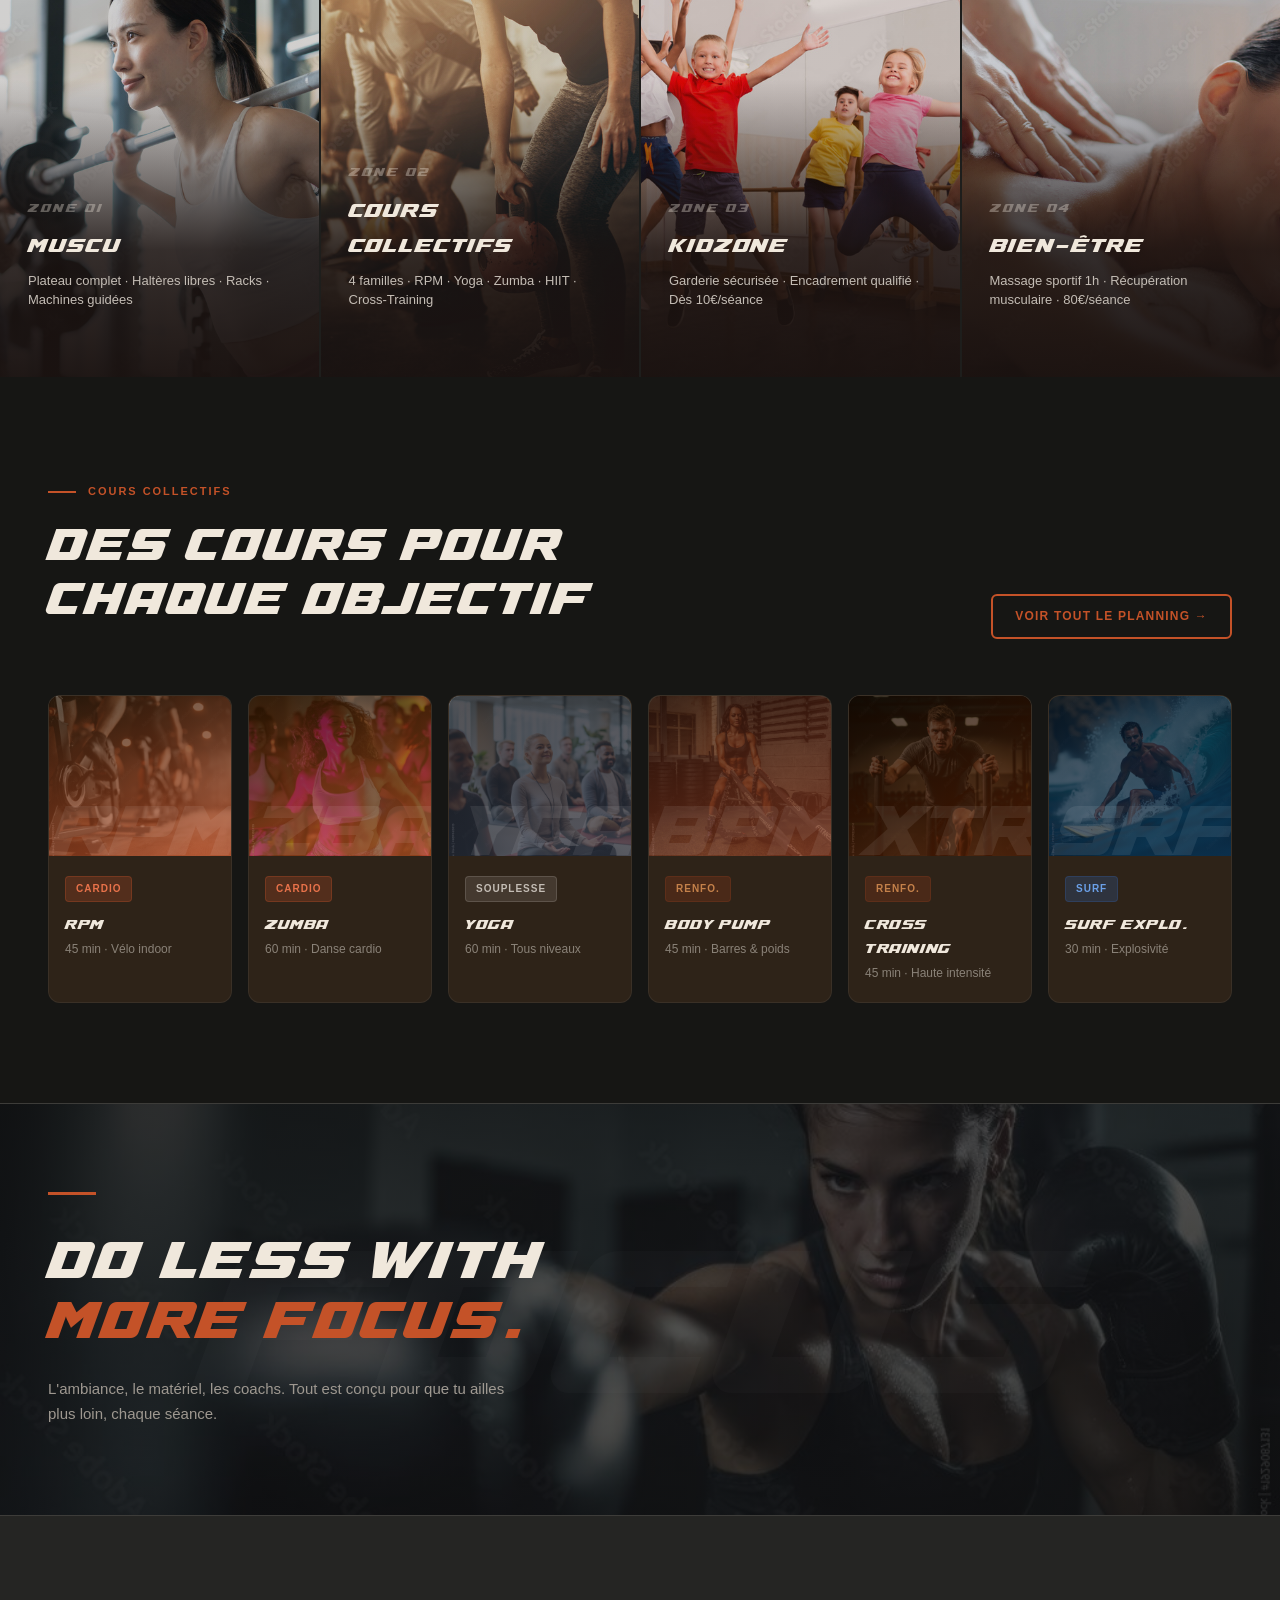
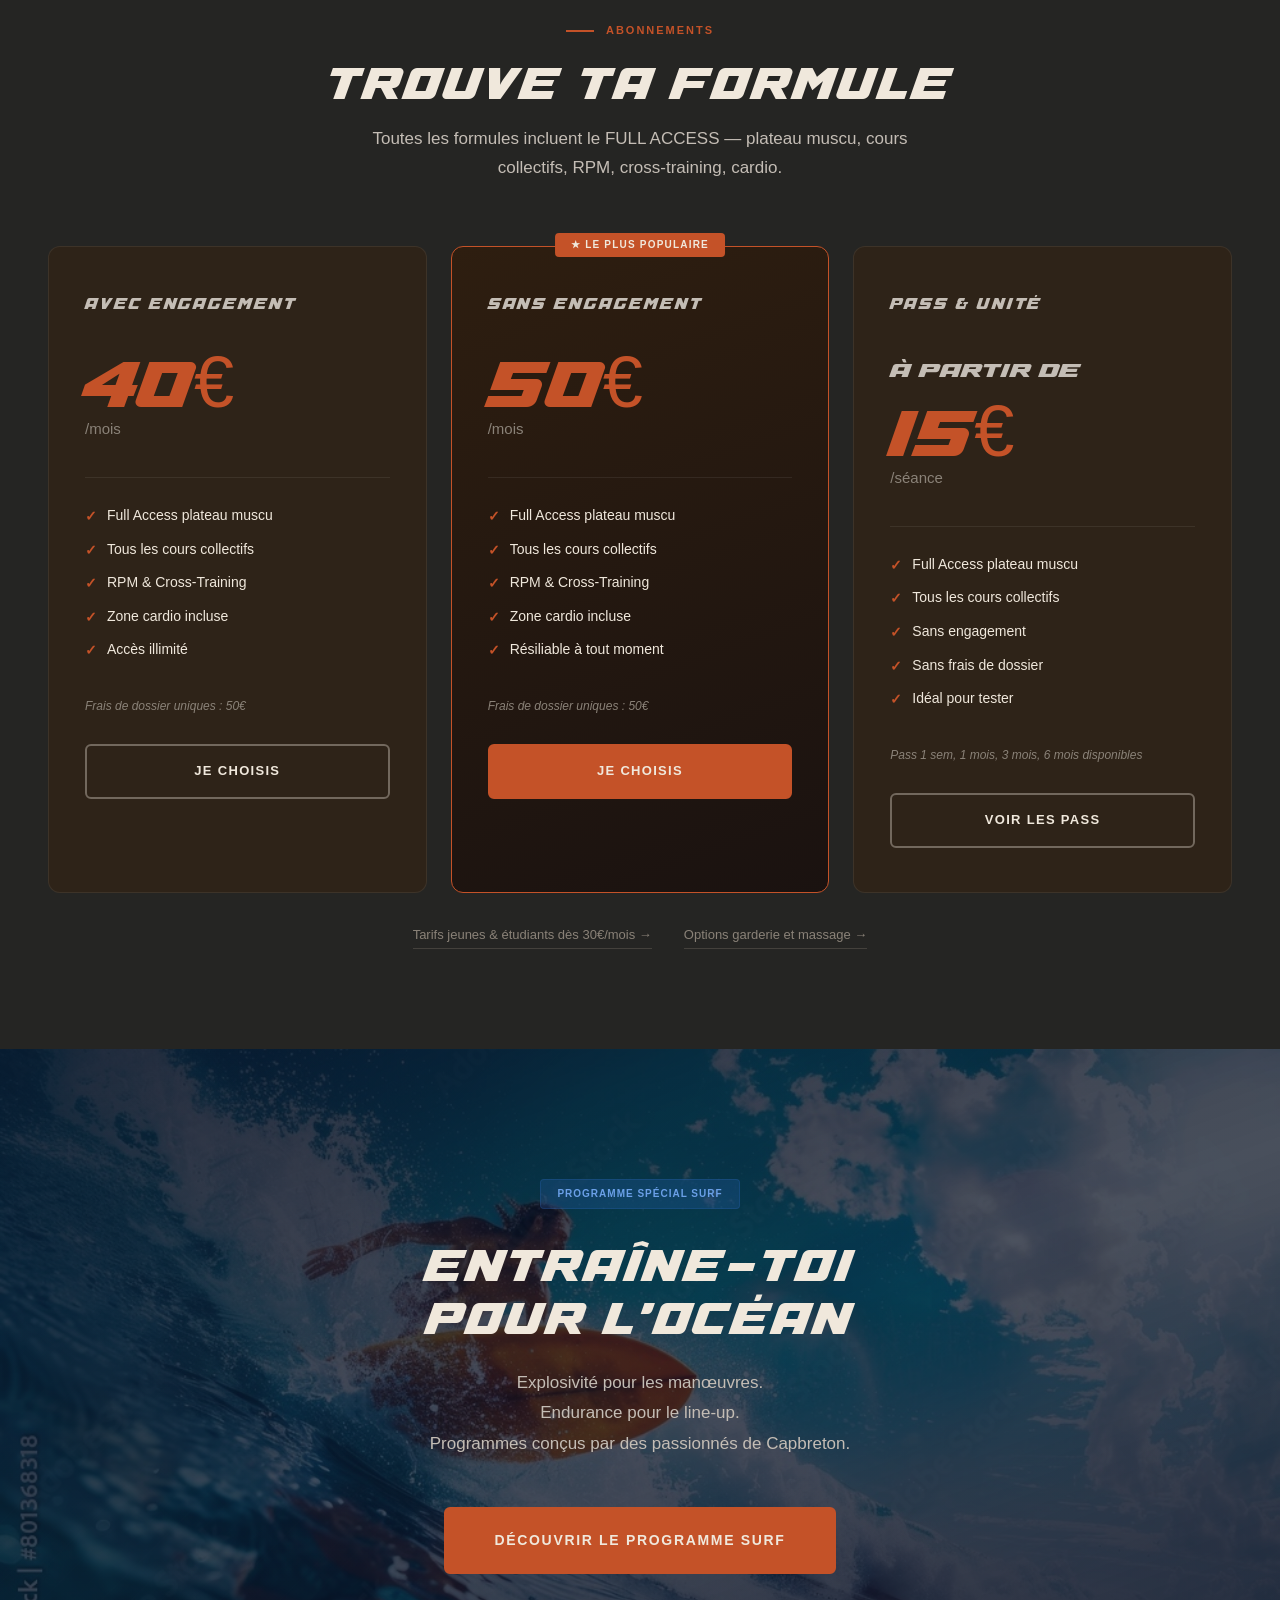
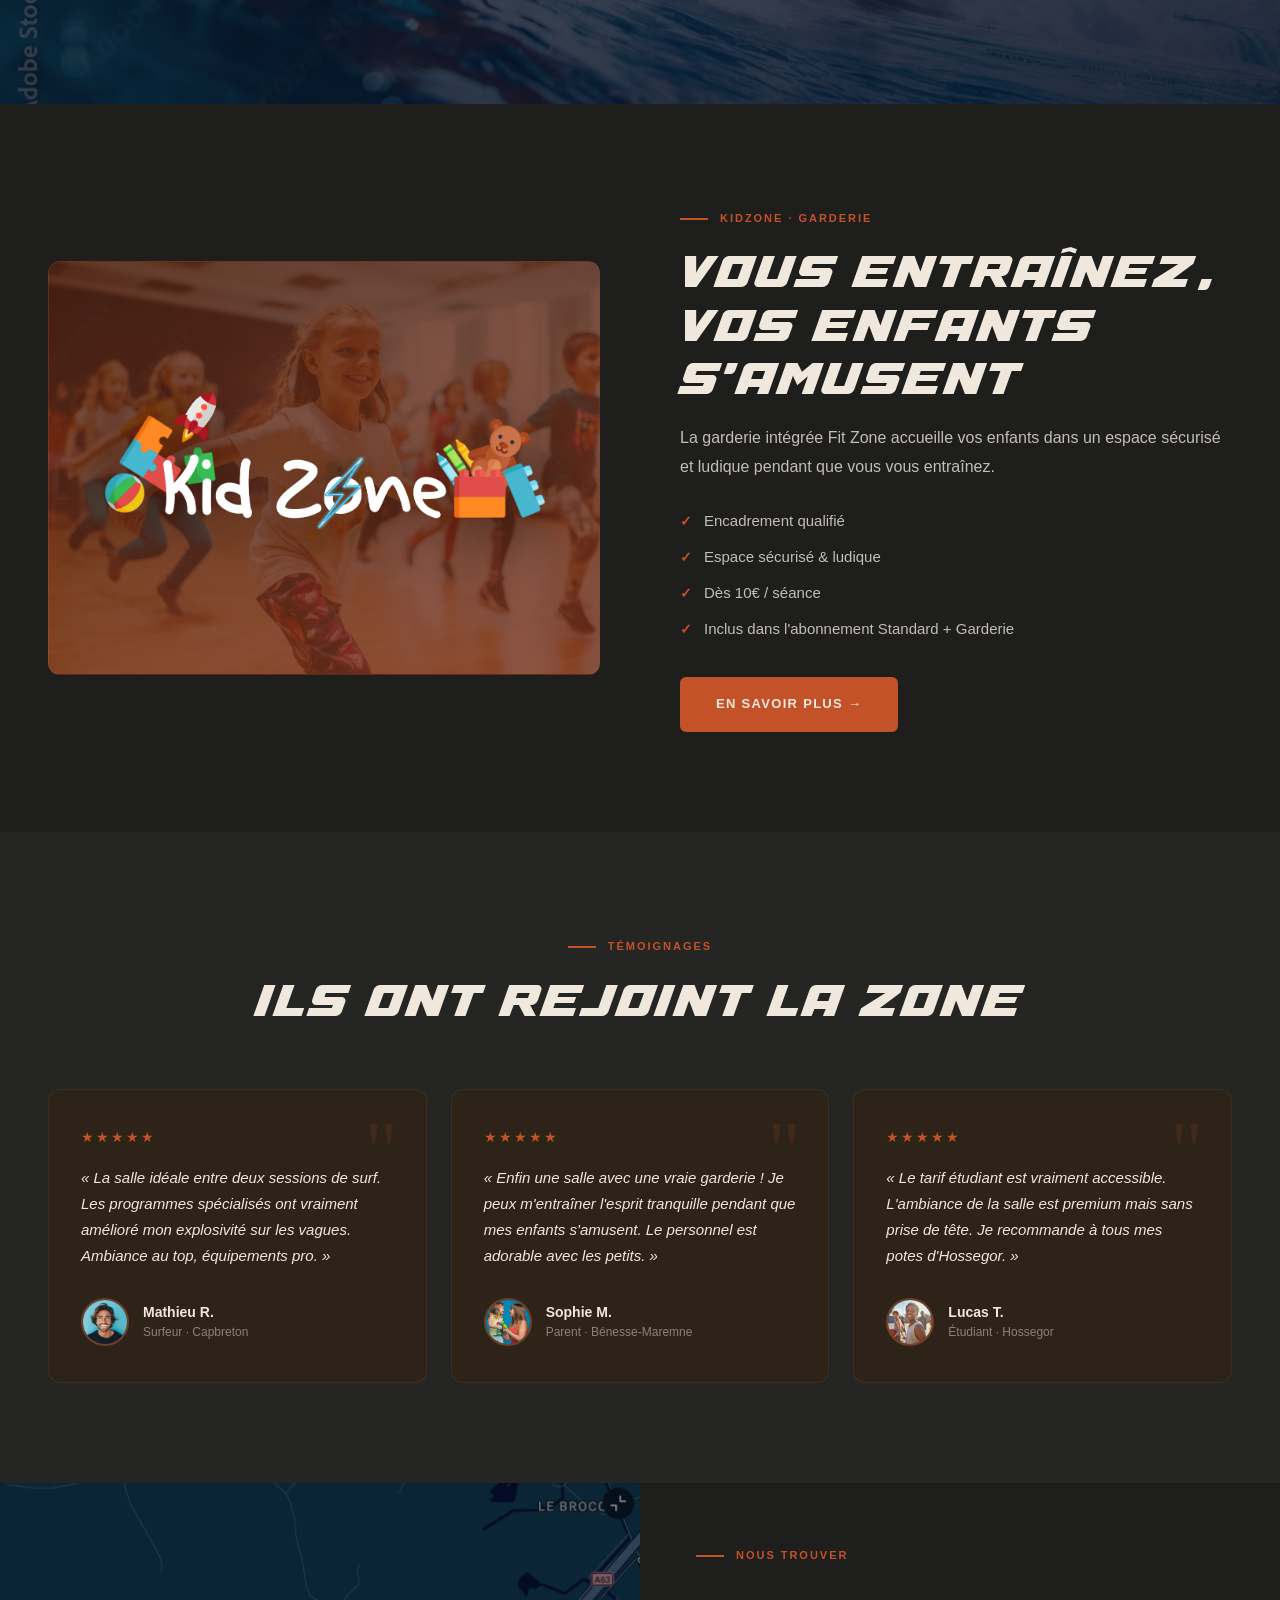
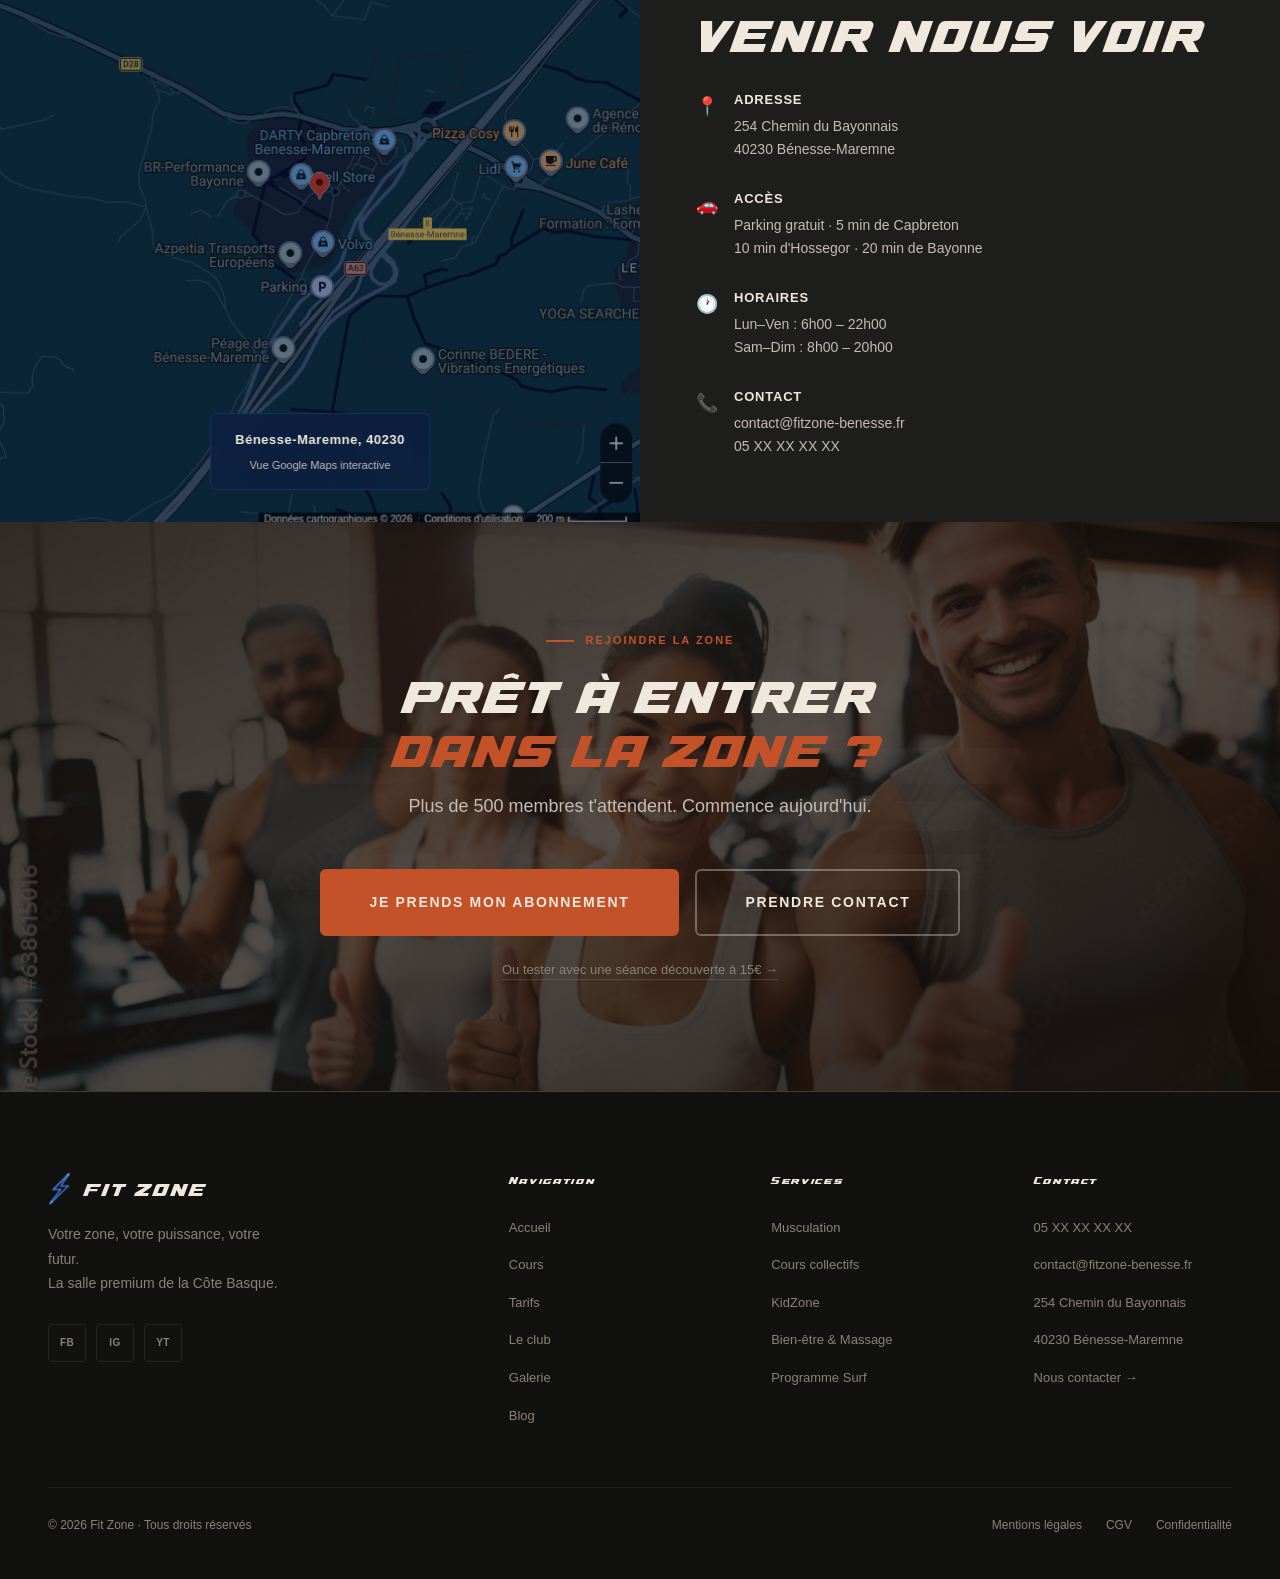
==== commit 2d8237f0: "Ajout de la favicon" ====
--- a/index.html
+++ b/index.html
@@ -6,6 +6,7 @@
   <meta name="viewport" content="width=device-width, initial-scale=1.0">
   <title>Fit Zone — Accueil</title>
   <link rel="stylesheet" href="style.css">
+  <link rel="icon" href="favicon.ico">
   <style>
     /* Hero — béton minéral + verrière industrielle */
     .hero-home {
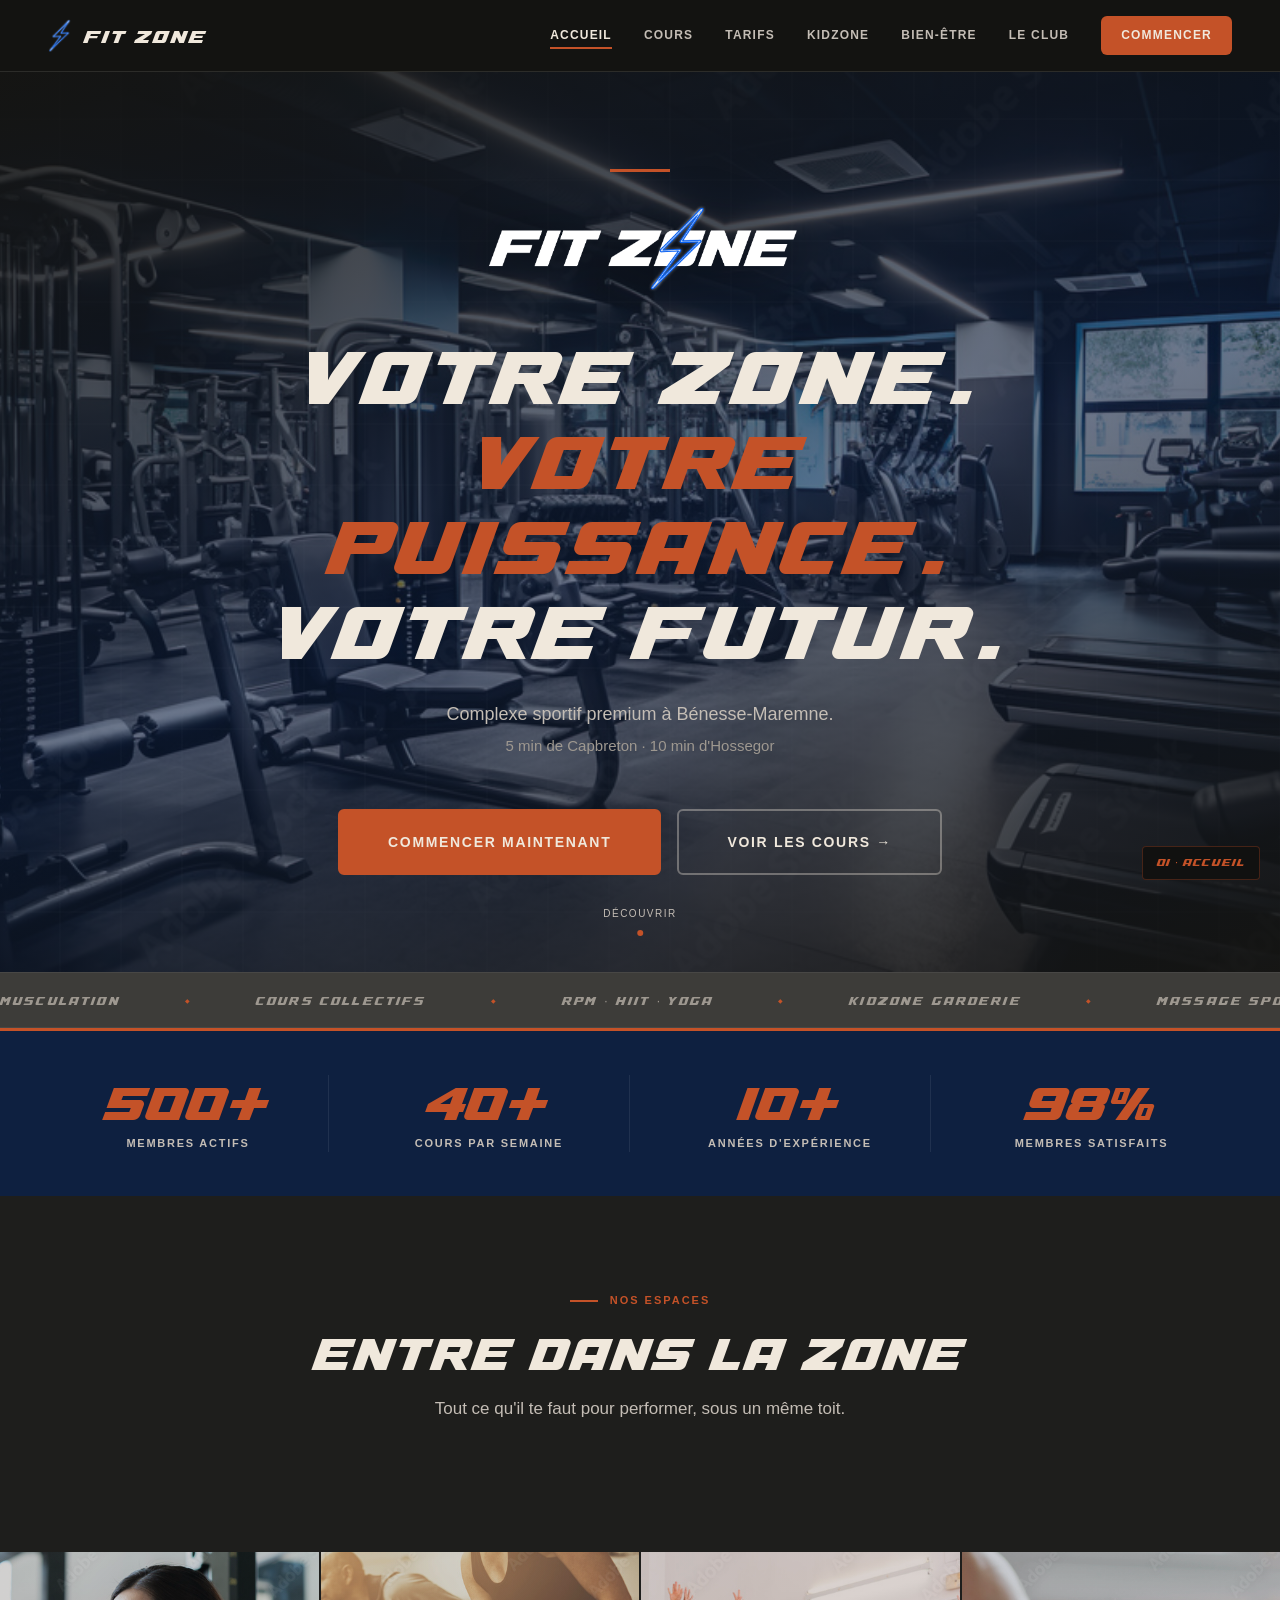
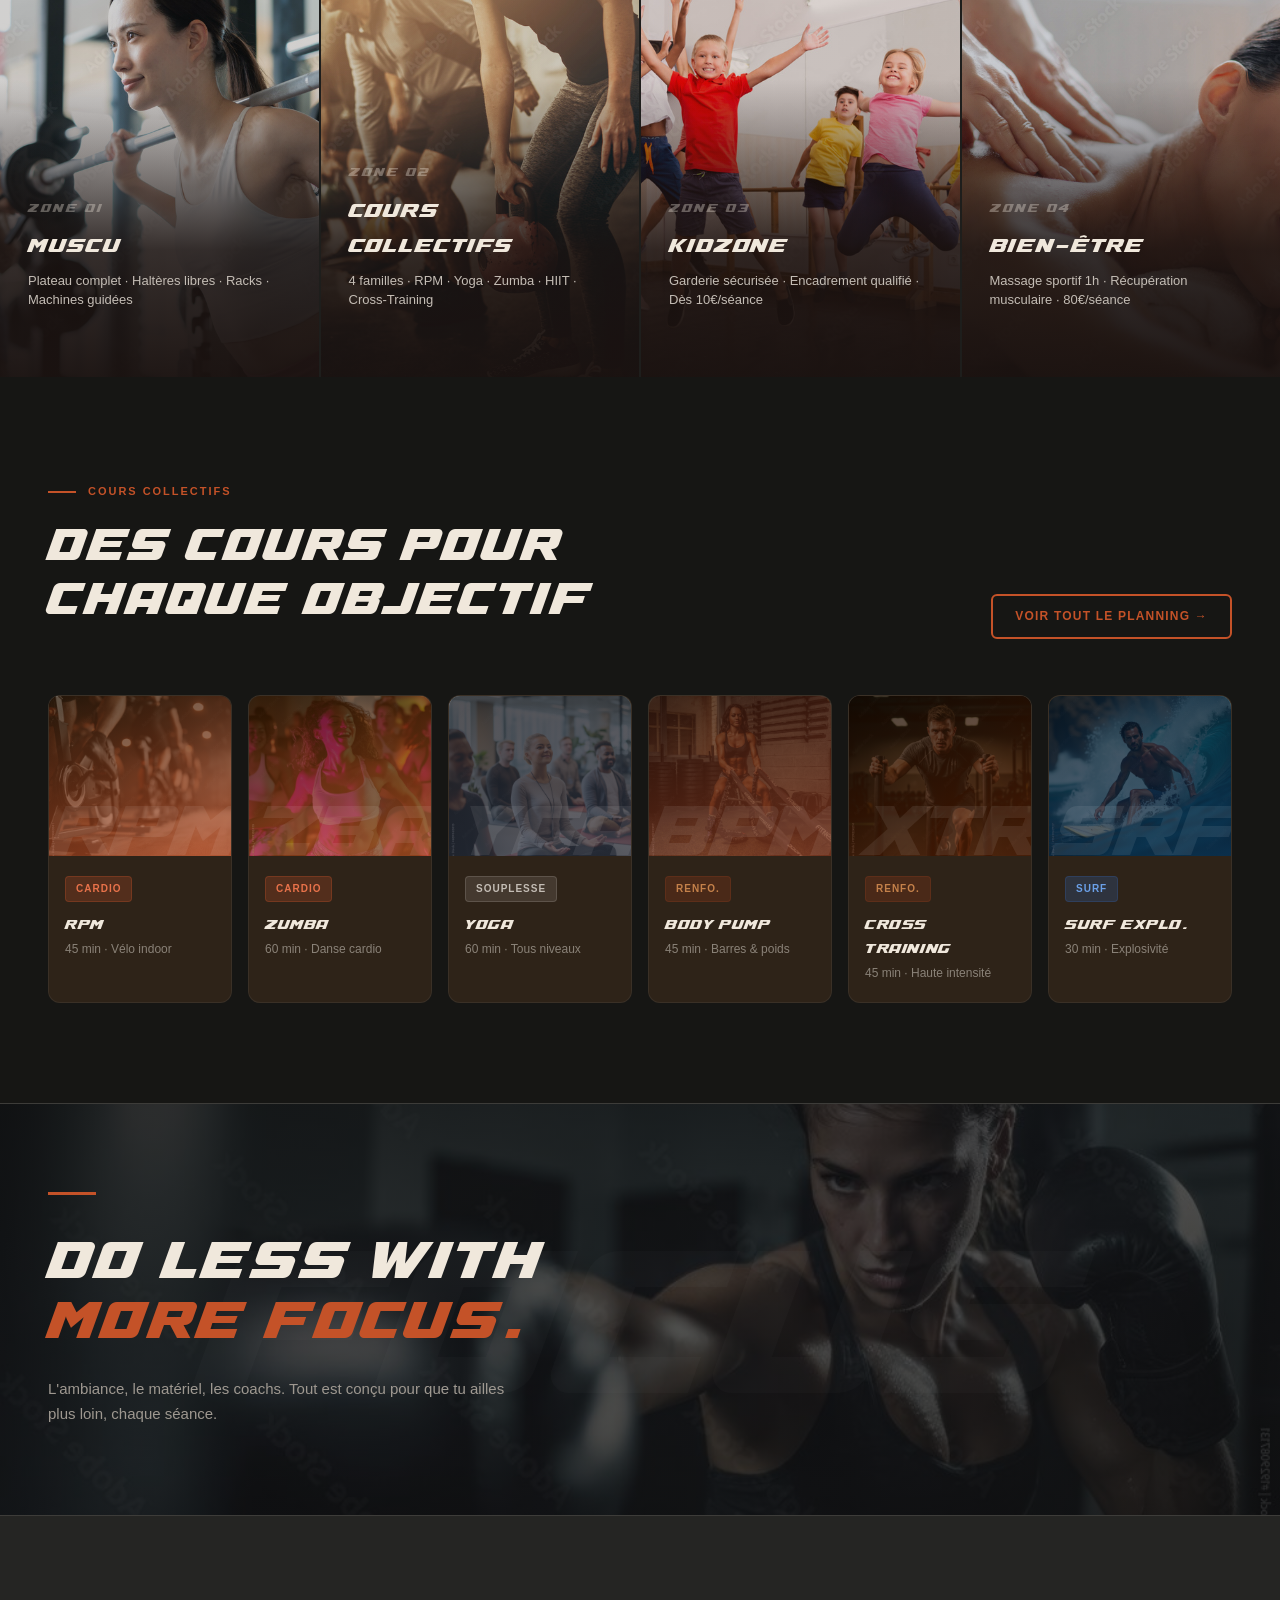
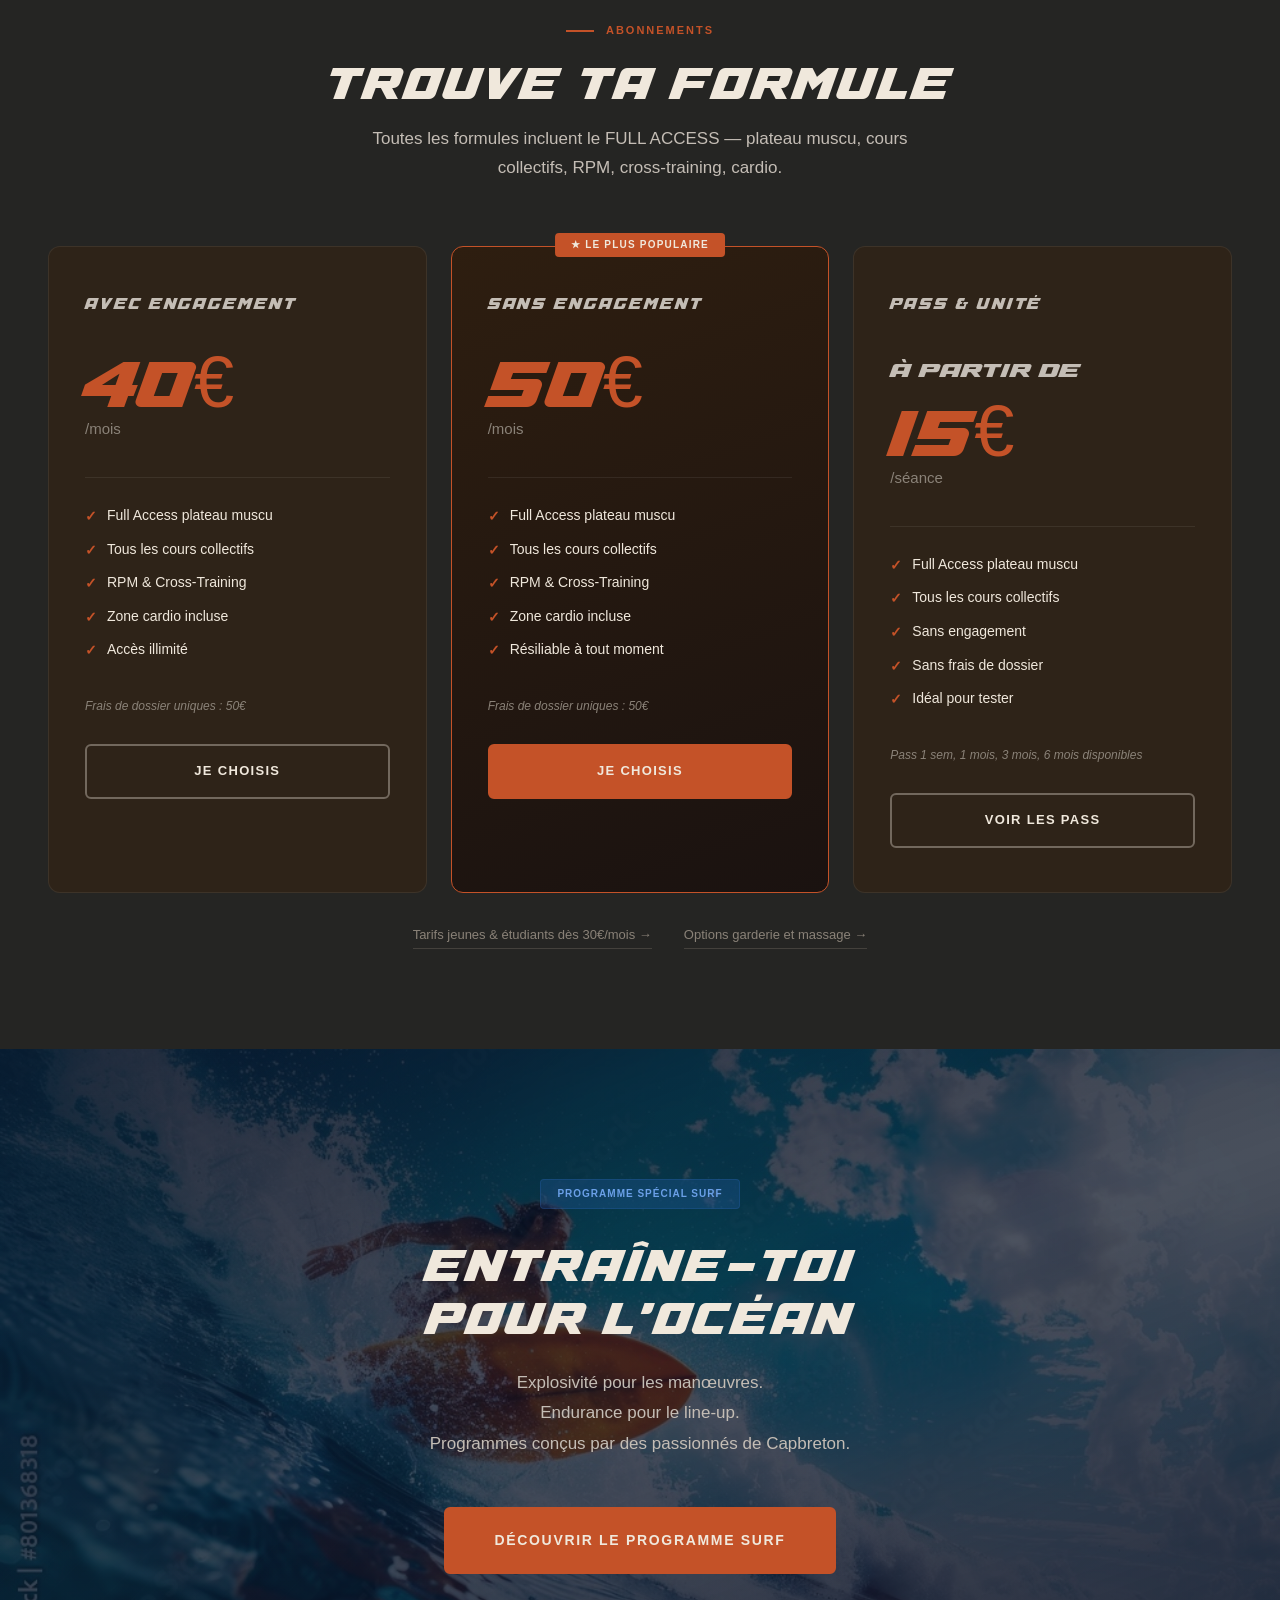
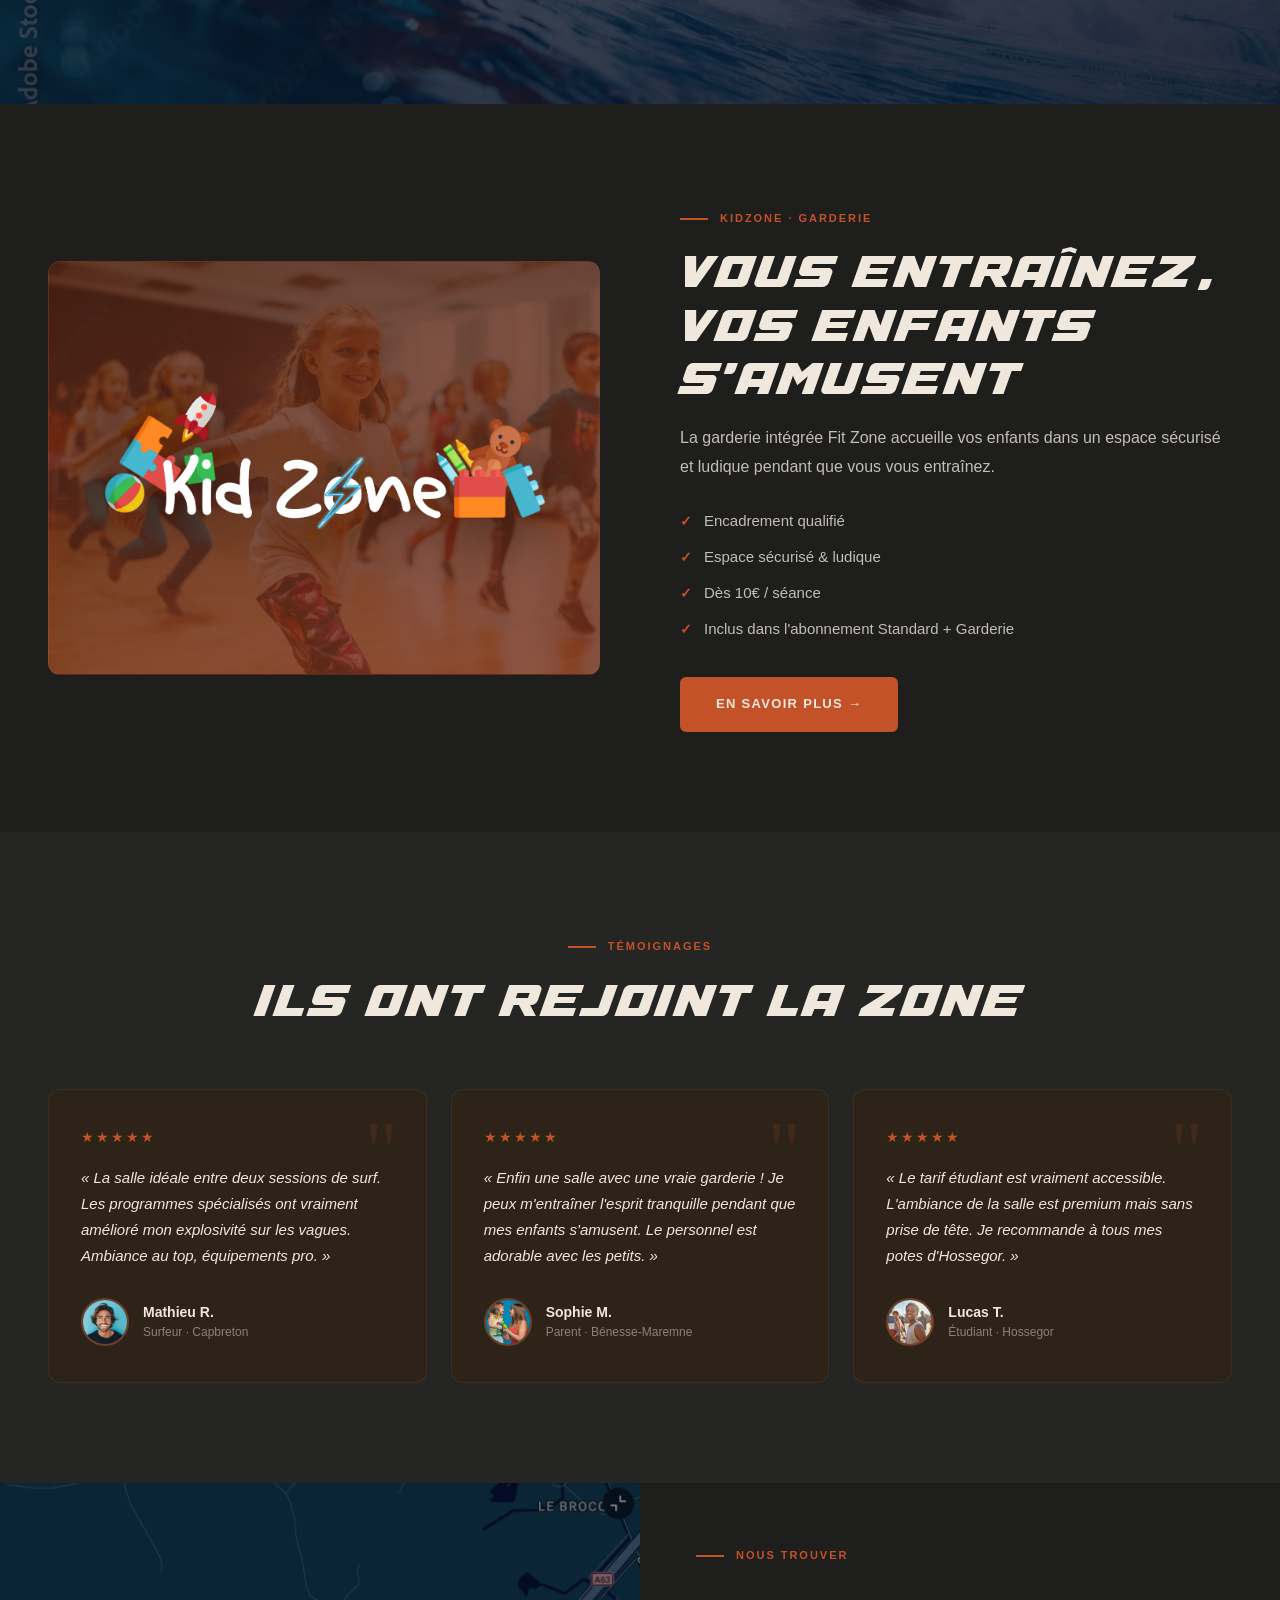
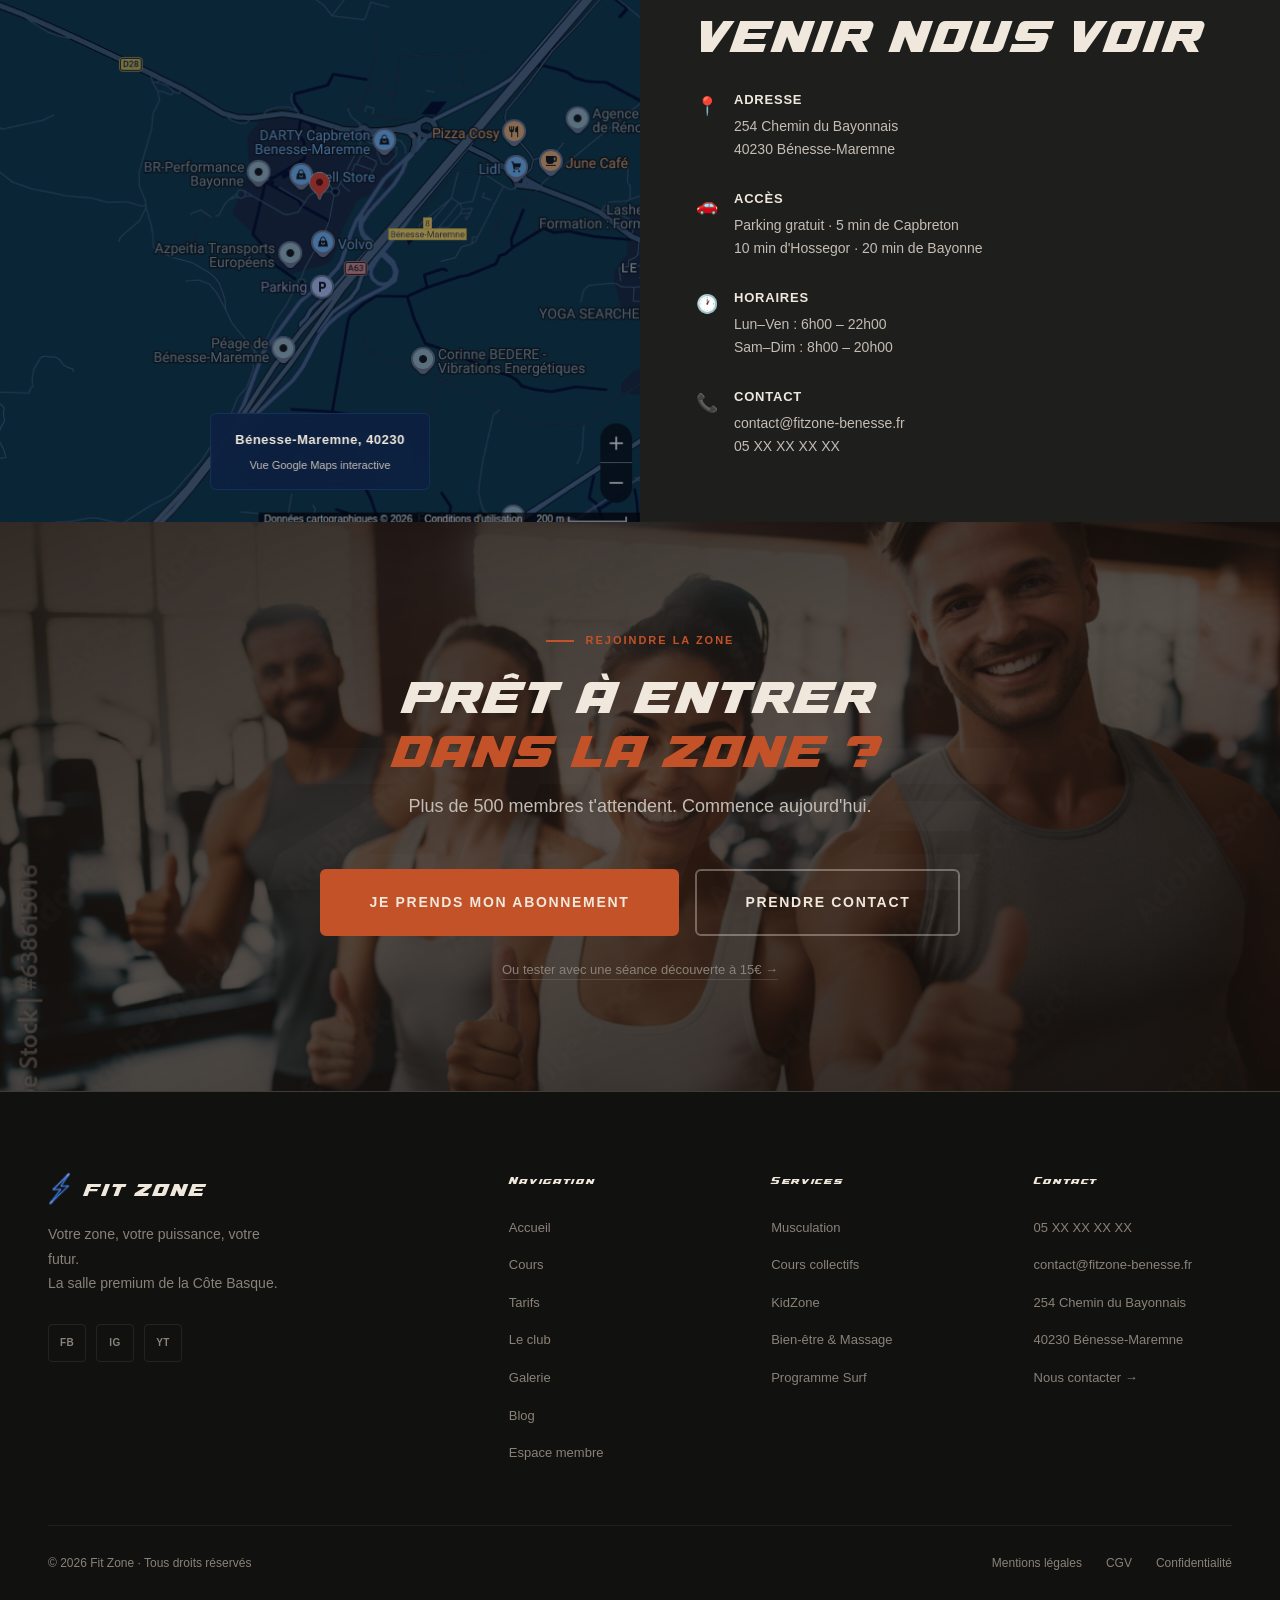
==== commit a8c1607a: "Quick fix : Navigation" ====
--- a/index.html
+++ b/index.html
@@ -84,7 +84,7 @@
         <span class="logo-text">FIT ZONE</span>
       </div>
       <nav class="nav">
-        <a href="01-accueil.html" class="active">Accueil</a>
+        <a href="index.html" class="active">Accueil</a>
         <a href="04-cours.html">Cours</a>
         <a href="03-tarifs.html">Tarifs</a>
         <a href="05-kidzone.html">KidZone</a>
@@ -177,7 +177,9 @@
     <div class="espaces-grid">
       <div class="espace-card">
         <!-- Fond béton brique chaud -->
-        <div class="espace-bg" style="background:linear-gradient(160deg,rgba(28,24,20,0.2),rgba(46,26,10,0.2)),url('img/zone01.jpg') center/cover no-repeat;"></div>
+        <div class="espace-bg"
+          style="background:linear-gradient(160deg,rgba(28,24,20,0.2),rgba(46,26,10,0.2)),url('img/zone01.jpg') center/cover no-repeat;">
+        </div>
         <div class="espace-overlay">
           <span class="espace-icon-text">ZONE 01</span>
           <div class="espace-title">MUSCU</div>
@@ -187,7 +189,9 @@
       </div>
       <div class="espace-card">
         <!-- Fond acier noir + diagonale métal -->
-        <div class="espace-bg" style="background:linear-gradient(160deg,rgba(26,22,20,0.2),rgba(58,24,8,0.2)),url('img/zone02.jpg') center/cover no-repeat;"></div>
+        <div class="espace-bg"
+          style="background:linear-gradient(160deg,rgba(26,22,20,0.2),rgba(58,24,8,0.2)),url('img/zone02.jpg') center/cover no-repeat;">
+        </div>
         <div class="espace-overlay">
           <span class="espace-icon-text">ZONE 02</span>
           <div class="espace-title">COURS COLLECTIFS</div>
@@ -197,7 +201,9 @@
       </div>
       <div class="espace-card">
         <!-- Fond terracotta profond -->
-        <div class="espace-bg" style="background:linear-gradient(160deg,rgba(58,24,8,0.2),rgba(90,36,18,0.2)),url('img/zone03.jpg') center/cover no-repeat;"></div>
+        <div class="espace-bg"
+          style="background:linear-gradient(160deg,rgba(58,24,8,0.2),rgba(90,36,18,0.2)),url('img/zone03.jpg') center/cover no-repeat;">
+        </div>
         <div class="espace-overlay">
           <span class="espace-icon-text">ZONE 03</span>
           <div class="espace-title">KIDZONE</div>
@@ -207,7 +213,9 @@
       </div>
       <div class="espace-card">
         <!-- Fond navy profond + grille métal -->
-        <div class="espace-bg" style="background:linear-gradient(160deg,rgba(14,24,48,0.2),rgba(24,40,72,0.2)),url('img/zone04.jpg') center/cover no-repeat;"></div>
+        <div class="espace-bg"
+          style="background:linear-gradient(160deg,rgba(14,24,48,0.2),rgba(24,40,72,0.2)),url('img/zone04.jpg') center/cover no-repeat;">
+        </div>
         <div class="espace-overlay">
           <span class="espace-icon-text">ZONE 04</span>
           <div class="espace-title">BIEN-ÊTRE</div>
@@ -231,7 +239,9 @@
       </div>
       <div class="cours-grid-6">
         <div class="cours-card">
-          <div class="cours-symbol" style="background:linear-gradient(160deg,rgba(44,26,10,0.75),rgba(196,82,40,0.75)),url('img/rpm.jpg') center/cover no-repeat;" data-symbol="RPM"></div>
+          <div class="cours-symbol"
+            style="background:linear-gradient(160deg,rgba(44,26,10,0.75),rgba(196,82,40,0.75)),url('img/rpm.jpg') center/cover no-repeat;"
+            data-symbol="RPM"></div>
           <div class="cours-body">
             <span class="badge badge-cardio">Cardio</span>
             <div class="cours-name">RPM</div>
@@ -239,7 +249,9 @@
           </div>
         </div>
         <div class="cours-card">
-          <div class="cours-symbol" style="background:linear-gradient(160deg,rgba(46,22,0,0.75),rgba(184,88,36,0.75)),url('img/zumba.jpg') center/cover no-repeat;" data-symbol="ZBA"></div>
+          <div class="cours-symbol"
+            style="background:linear-gradient(160deg,rgba(46,22,0,0.75),rgba(184,88,36,0.75)),url('img/zumba.jpg') center/cover no-repeat;"
+            data-symbol="ZBA"></div>
           <div class="cours-body">
             <span class="badge badge-cardio">Cardio</span>
             <div class="cours-name">ZUMBA</div>
@@ -247,7 +259,9 @@
           </div>
         </div>
         <div class="cours-card">
-          <div class="cours-symbol" style="background:linear-gradient(160deg,rgba(26,28,34,0.75),rgba(42,48,62,0.75)),url('img/yoga.jpg') center/cover no-repeat;" data-symbol="YGA"></div>
+          <div class="cours-symbol"
+            style="background:linear-gradient(160deg,rgba(26,28,34,0.75),rgba(42,48,62,0.75)),url('img/yoga.jpg') center/cover no-repeat;"
+            data-symbol="YGA"></div>
           <div class="cours-body">
             <span class="badge badge-souplesse">Souplesse</span>
             <div class="cours-name">YOGA</div>
@@ -255,7 +269,9 @@
           </div>
         </div>
         <div class="cours-card">
-          <div class="cours-symbol" style="background:linear-gradient(160deg,rgba(40,12,0,0.75),rgba(139,58,28,0.75)),url('img/body_pump.jpg') center/cover no-repeat;" data-symbol="BPM"></div>
+          <div class="cours-symbol"
+            style="background:linear-gradient(160deg,rgba(40,12,0,0.75),rgba(139,58,28,0.75)),url('img/body_pump.jpg') center/cover no-repeat;"
+            data-symbol="BPM"></div>
           <div class="cours-body">
             <span class="badge badge-renfo">Renfo.</span>
             <div class="cours-name">BODY PUMP</div>
@@ -263,7 +279,9 @@
           </div>
         </div>
         <div class="cours-card">
-          <div class="cours-symbol" style="background:linear-gradient(160deg,rgba(24,12,0,0.75),rgba(92,32,0,0.75)),url('img/cross_training.jpg') center/cover no-repeat;" data-symbol="XTR"></div>
+          <div class="cours-symbol"
+            style="background:linear-gradient(160deg,rgba(24,12,0,0.75),rgba(92,32,0,0.75)),url('img/cross_training.jpg') center/cover no-repeat;"
+            data-symbol="XTR"></div>
           <div class="cours-body">
             <span class="badge badge-renfo">Renfo.</span>
             <div class="cours-name">CROSS TRAINING</div>
@@ -271,7 +289,9 @@
           </div>
         </div>
         <div class="cours-card">
-          <div class="cours-symbol" style="background:linear-gradient(160deg,rgba(8,22,36,0.75),rgba(14,40,72,0.75)),url('img/surf_explo.jpg') center/cover no-repeat;" data-symbol="SRF"></div>
+          <div class="cours-symbol"
+            style="background:linear-gradient(160deg,rgba(8,22,36,0.75),rgba(14,40,72,0.75)),url('img/surf_explo.jpg') center/cover no-repeat;"
+            data-symbol="SRF"></div>
           <div class="cours-body">
             <span class="badge badge-surf">Surf</span>
             <div class="cours-name">SURF EXPLO.</div>
@@ -429,7 +449,8 @@
           <p class="testimonial-quote">« La salle idéale entre deux sessions de surf. Les programmes spécialisés ont
             vraiment amélioré mon explosivité sur les vagues. Ambiance au top, équipements pro. »</p>
           <div class="testimonial-author">
-            <div class="testimonial-avatar"><img src="img/avatar_mathieu-R.jpg" alt="Mathieu R." style="width:100%;height:100%;object-fit:cover;border-radius:50%;"></div>
+            <div class="testimonial-avatar"><img src="img/avatar_mathieu-R.jpg" alt="Mathieu R."
+                style="width:100%;height:100%;object-fit:cover;border-radius:50%;"></div>
             <div>
               <div class="testimonial-name">Mathieu R.</div>
               <div class="testimonial-profile">Surfeur · Capbreton</div>
@@ -441,7 +462,8 @@
           <p class="testimonial-quote">« Enfin une salle avec une vraie garderie ! Je peux m'entraîner l'esprit
             tranquille pendant que mes enfants s'amusent. Le personnel est adorable avec les petits. »</p>
           <div class="testimonial-author">
-            <div class="testimonial-avatar"><img src="img/avatar_sophie-M.jpg" alt="Sophie M." style="width:100%;height:100%;object-fit:cover;border-radius:50%;"></div>
+            <div class="testimonial-avatar"><img src="img/avatar_sophie-M.jpg" alt="Sophie M."
+                style="width:100%;height:100%;object-fit:cover;border-radius:50%;"></div>
             <div>
               <div class="testimonial-name">Sophie M.</div>
               <div class="testimonial-profile">Parent · Bénesse-Maremne</div>
@@ -453,7 +475,8 @@
           <p class="testimonial-quote">« Le tarif étudiant est vraiment accessible. L'ambiance de la salle est premium
             mais sans prise de tête. Je recommande à tous mes potes d'Hossegor. »</p>
           <div class="testimonial-author">
-            <div class="testimonial-avatar"><img src="img/avatar_lucas-T.jpg" alt="Lucas T." style="width:100%;height:100%;object-fit:cover;border-radius:50%;"></div>
+            <div class="testimonial-avatar"><img src="img/avatar_lucas-T.jpg" alt="Lucas T."
+                style="width:100%;height:100%;object-fit:cover;border-radius:50%;"></div>
             <div>
               <div class="testimonial-name">Lucas T.</div>
               <div class="testimonial-profile">Étudiant · Hossegor</div>
@@ -551,6 +574,7 @@
             <li><a href="02-le-club.html">Le club</a></li>
             <li><a href="07-galerie.html">Galerie</a></li>
             <li><a href="08-blog.html">Blog</a></li>
+            <li><a href="10-espace-membre.html">Espace membre</a></li>
           </ul>
         </div>
         <div class="footer-col">
@@ -586,6 +610,7 @@
   </footer>
 
   <div class="page-indicator">01 · ACCUEIL</div>
+  <script src="responsive.js"></script>
 </body>
 
 </html>
--- a/style.css
+++ b/style.css
@@ -2216,4 +2216,544 @@
   100% {
     transform: translateX(-50%);
   }
+}
+
+/* ============================================================
+   RESPONSIVE — Tablettes & Smartphones
+   ============================================================ */
+
+/* Hamburger (caché sur desktop) */
+.nav-toggle {
+  display: none;
+}
+
+/* Planning table — conteneur scrollable */
+.planning-wrap {
+  overflow-x: auto;
+  -webkit-overflow-scrolling: touch;
+}
+
+/* ---- Tablette (≤ 1024px) ---- */
+@media (max-width: 1024px) {
+  :root {
+    --section-py: 80px;
+  }
+
+  .container {
+    padding: 0 32px;
+  }
+
+  .nav {
+    gap: 20px;
+  }
+
+  .nav a {
+    font-size: 11px;
+  }
+
+  .espaces-grid {
+    grid-template-columns: repeat(2, 1fr);
+  }
+
+  .cours-grid-6 {
+    grid-template-columns: repeat(3, 1fr);
+  }
+
+  .testimonials-grid {
+    grid-template-columns: repeat(2, 1fr);
+  }
+
+  .coaches-grid {
+    grid-template-columns: repeat(2, 1fr);
+  }
+
+  .split {
+    gap: 48px;
+  }
+
+  .values-grid {
+    grid-template-columns: repeat(2, 1fr);
+  }
+
+  .masonry {
+    columns: 2;
+  }
+
+  .gallery-grid {
+    grid-template-columns: repeat(2, 1fr);
+  }
+
+  .gallery-grid .wide {
+    grid-column: span 1;
+  }
+
+  .gallery-grid .tall {
+    grid-row: span 1;
+  }
+
+  .blog-grid {
+    grid-template-columns: repeat(2, 1fr);
+  }
+
+  .pass-grid {
+    grid-template-columns: repeat(3, 1fr);
+  }
+
+  .dashboard-cards {
+    grid-template-columns: repeat(2, 1fr);
+  }
+
+  .footer-grid {
+    grid-template-columns: 1fr 1fr;
+    gap: 40px;
+  }
+
+  .footer-brand {
+    grid-column: 1 / -1;
+  }
+}
+
+/* ---- Mobile (≤ 768px) ---- */
+@media (max-width: 810px) {
+  :root {
+    --section-py: 64px;
+  }
+
+  .container {
+    padding: 0 20px;
+  }
+
+  /* Header */
+  .header {
+    height: 64px;
+    backdrop-filter: none;
+    -webkit-backdrop-filter: none;
+  }
+
+  /* Navigation mobile */
+  .nav {
+    display: none;
+    position: fixed;
+    top: 0;
+    left: 0;
+    width: 100%;
+    height: 100%;
+    background: #111110;
+    border-top: none;
+    flex-direction: column;
+    align-items: center;
+    justify-content: center;
+    gap: 32px;
+    z-index: 998;
+    padding-top: 64px;
+    padding-left: 24px;
+    padding-right: 24px;
+    padding-bottom: 40px;
+  }
+
+  .nav.nav-open {
+    display: flex;
+  }
+
+  .nav a {
+    font-size: 18px;
+    letter-spacing: 0.1em;
+    color: var(--beige);
+  }
+
+  .nav a.active::after {
+    bottom: -6px;
+  }
+
+  .nav-cta {
+    padding: 14px 36px !important;
+    font-size: 14px !important;
+  }
+
+  /* Hamburger */
+  .nav-toggle {
+    display: flex;
+    flex-direction: column;
+    gap: 5px;
+    background: none;
+    border: none;
+    cursor: pointer;
+    padding: 8px;
+    z-index: 1001;
+  }
+
+  .nav-toggle span {
+    display: block;
+    width: 24px;
+    height: 2px;
+    background: var(--creme);
+    border-radius: 2px;
+    transition: var(--transition);
+    transform-origin: center;
+  }
+
+  .nav-toggle.active span:nth-child(1) {
+    transform: translateY(7px) rotate(45deg);
+  }
+
+  .nav-toggle.active span:nth-child(2) {
+    opacity: 0;
+  }
+
+  .nav-toggle.active span:nth-child(3) {
+    transform: translateY(-7px) rotate(-45deg);
+  }
+
+  /* Reassurance */
+  .reassurance-bar {
+    padding: 32px 0;
+  }
+
+  .reassurance-inner {
+    grid-template-columns: repeat(2, 1fr);
+  }
+
+  .stat-divider {
+    border-right: none;
+  }
+
+  .stat-number {
+    font-size: 40px;
+  }
+
+  /* Espaces */
+  .espaces-grid {
+    grid-template-columns: repeat(2, 1fr);
+  }
+
+  .espace-card {
+    aspect-ratio: 1/1;
+  }
+
+  /* Cours */
+  .cours-grid-6 {
+    grid-template-columns: repeat(2, 1fr);
+  }
+
+  /* Pricing */
+  .pricing-grid {
+    grid-template-columns: 1fr;
+    max-width: 440px;
+    margin-left: auto;
+    margin-right: auto;
+  }
+
+  /* Testimonials */
+  .testimonials-grid {
+    grid-template-columns: 1fr;
+  }
+
+  /* Split */
+  .split {
+    grid-template-columns: 1fr;
+    gap: 36px;
+  }
+
+  .split.reverse> :first-child,
+  .split.reverse> :last-child {
+    order: unset;
+  }
+
+  .split-visual {
+    aspect-ratio: 16/9;
+  }
+
+  /* Values */
+  .values-grid {
+    grid-template-columns: 1fr;
+  }
+
+  .value-card {
+    padding: 36px 28px;
+  }
+
+  /* Coaches */
+  .coaches-grid {
+    grid-template-columns: repeat(2, 1fr);
+  }
+
+  /* Masonry */
+  .masonry {
+    columns: 2;
+  }
+
+  /* Gallery */
+  .gallery-grid {
+    grid-template-columns: repeat(2, 1fr);
+    grid-auto-rows: 180px;
+  }
+
+  .gallery-grid .wide,
+  .gallery-grid .tall {
+    grid-column: span 1;
+    grid-row: span 1;
+  }
+
+  /* Map */
+  .map-section {
+    grid-template-columns: 1fr;
+  }
+
+  .map-placeholder {
+    min-height: 260px;
+  }
+
+  .map-info {
+    padding: 40px 28px;
+    gap: 20px;
+  }
+
+  /* Newsletter */
+  .newsletter {
+    padding: 40px 24px;
+  }
+
+  .newsletter-form {
+    flex-direction: column;
+  }
+
+  /* Engagements */
+  .engagements-list {
+    grid-template-columns: 1fr;
+    max-width: 100%;
+  }
+
+  /* Footer */
+  .footer {
+    padding: 56px 0 32px;
+  }
+
+  .footer-grid {
+    grid-template-columns: 1fr 1fr;
+    gap: 28px;
+  }
+
+  .footer-brand {
+    grid-column: 1 / -1;
+  }
+
+  .footer-bottom {
+    flex-direction: column;
+    gap: 16px;
+    text-align: center;
+  }
+
+  .footer-bottom>div {
+    flex-wrap: wrap;
+    justify-content: center;
+  }
+
+  /* Dashboard */
+  .dashboard {
+    grid-template-columns: 1fr;
+  }
+
+  .dashboard-sidebar {
+    display: none;
+  }
+
+  .dashboard-content {
+    padding: 28px 20px;
+    min-width: 0; /* empêche le grid item de dépasser la largeur de la colonne */
+  }
+
+  /* Cards dashboard — scroll horizontal swipeable */
+  .dashboard-cards {
+    display: flex;
+    flex-wrap: nowrap;
+    overflow-x: auto;
+    -webkit-overflow-scrolling: touch;
+    scroll-snap-type: x mandatory;
+    overscroll-behavior-x: contain; /* swipe des cartes sans scroller la page */
+    gap: 12px;
+    padding-bottom: 8px;
+    margin-bottom: 24px;
+  }
+
+  .dashboard-card {
+    min-width: 160px;
+    flex-shrink: 0;
+    scroll-snap-align: start;
+    padding: 16px;
+  }
+
+  .dashboard-card-value {
+    font-size: 22px;
+  }
+
+  /* Blog */
+  .blog-grid {
+    grid-template-columns: 1fr;
+  }
+
+  /* Pass — scroll horizontal swipeable */
+  .pass-grid {
+    display: flex;
+    flex-wrap: nowrap;
+    overflow-x: auto;
+    -webkit-overflow-scrolling: touch;
+    scroll-snap-type: x mandatory;
+    gap: 14px;
+    padding-bottom: 12px;
+  }
+
+  .pass-card {
+    min-width: 220px;
+    flex-shrink: 0;
+    scroll-snap-align: start;
+  }
+
+  /* Contact */
+  .contact-layout {
+    grid-template-columns: 1fr;
+    gap: 48px;
+  }
+
+  /* Hero */
+  .hero-content {
+    padding: 40px 20px;
+  }
+
+  /* Sections spéciales */
+  .surf-section {
+    padding: 80px 0;
+  }
+
+  .surf-content {
+    padding: 0 20px;
+  }
+
+  .cta-band {
+    padding: 80px 0;
+  }
+
+  .section-mural,
+  .section-mural-warm {
+    padding: 64px 0;
+  }
+
+  /* Section headers */
+  .section-header-centered {
+    margin-bottom: 48px;
+  }
+
+  .section-subtitle {
+    margin-bottom: 40px;
+    font-size: 16px;
+  }
+}
+
+/* ---- Petit mobile (≤ 480px) ---- */
+@media (max-width: 480px) {
+  :root {
+    --section-py: 52px;
+  }
+
+  .container {
+    padding: 0 16px;
+  }
+
+  .display-xl {
+    font-size: clamp(36px, 9vw, 52px);
+  }
+
+  .display-lg {
+    font-size: clamp(28px, 8vw, 42px);
+  }
+
+  .espaces-grid {
+    grid-template-columns: 1fr;
+  }
+
+  .espace-card {
+    aspect-ratio: 4/3;
+  }
+
+  .masonry {
+    columns: 1;
+  }
+
+  .gallery-grid {
+    grid-template-columns: 1fr;
+    grid-auto-rows: 200px;
+  }
+
+  .footer-grid {
+    grid-template-columns: 1fr;
+  }
+
+  .dashboard-cards {
+    grid-template-columns: 1fr;
+  }
+
+  .pass-grid {
+    padding-bottom: 0;
+  }
+
+  .pricing-card {
+    padding: 32px 24px;
+  }
+
+  .stat-number {
+    font-size: 36px;
+  }
+
+  .blog-grid {
+    grid-template-columns: 1fr;
+  }
+
+  .section-header-centered {
+    margin-bottom: 36px;
+  }
+
+  .hero-full {
+    min-height: 90vh;
+  }
+
+  /* Boutons xl — texte long sur mobile */
+  .btn-xl {
+    padding: 16px 24px;
+    white-space: normal;
+    text-align: center;
+    line-height: 1.3;
+  }
+
+  /* Coaches — 1 colonne sur très petit mobile */
+  .coaches-grid {
+    grid-template-columns: 1fr;
+  }
+
+  /* Masonry — 1 colonne */
+  .masonry {
+    columns: 1;
+  }
+
+  /* Espace membre — upgrade CTA empilé */
+  .upgrade-cta {
+    flex-direction: column;
+    align-items: flex-start;
+  }
+
+  /* Factures — label tronqué sur petit écran */
+  .facture-label {
+    font-size: 13px;
+  }
+}
+
+/* ---- Très petit mobile (≤ 380px) ---- */
+@media (max-width: 380px) {
+  .facture-row {
+    flex-direction: column;
+    align-items: flex-start;
+    gap: 12px;
+  }
+
+  .facture-dl {
+    align-self: flex-start;
+  }
 }
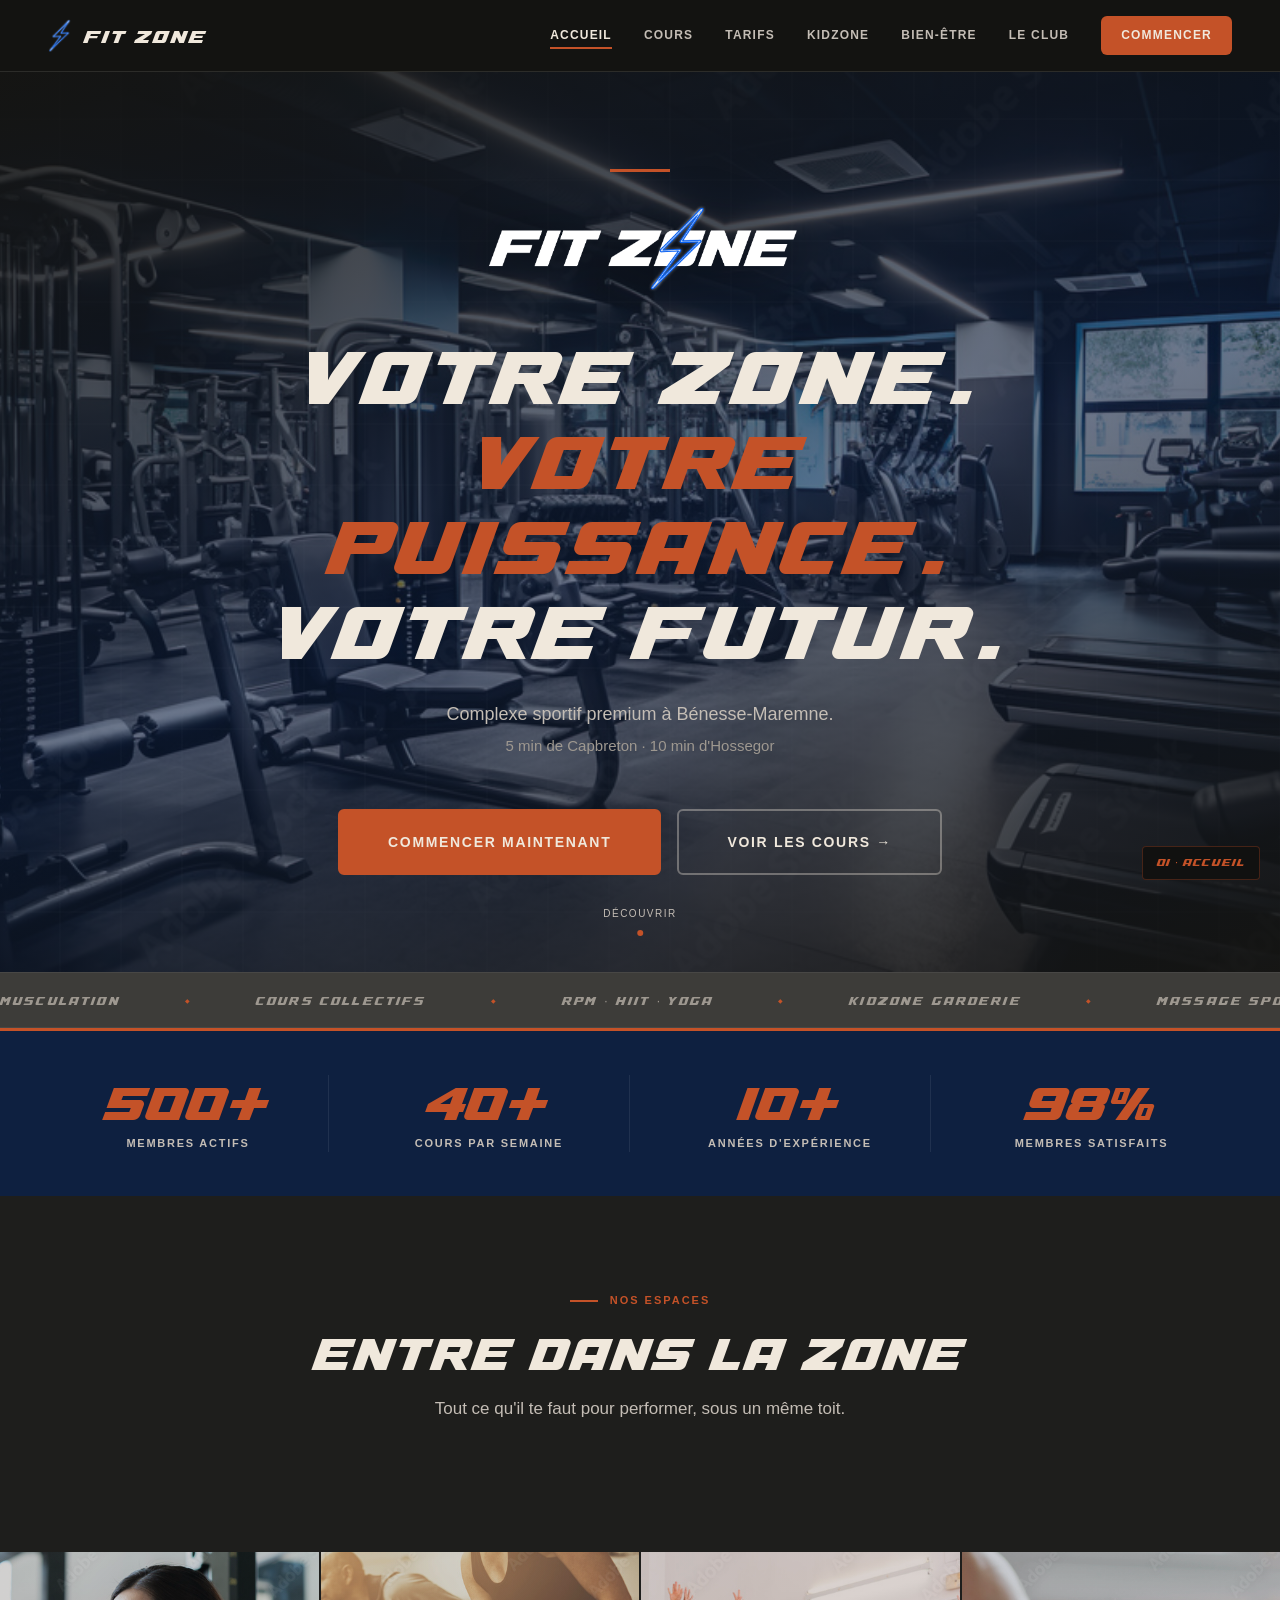
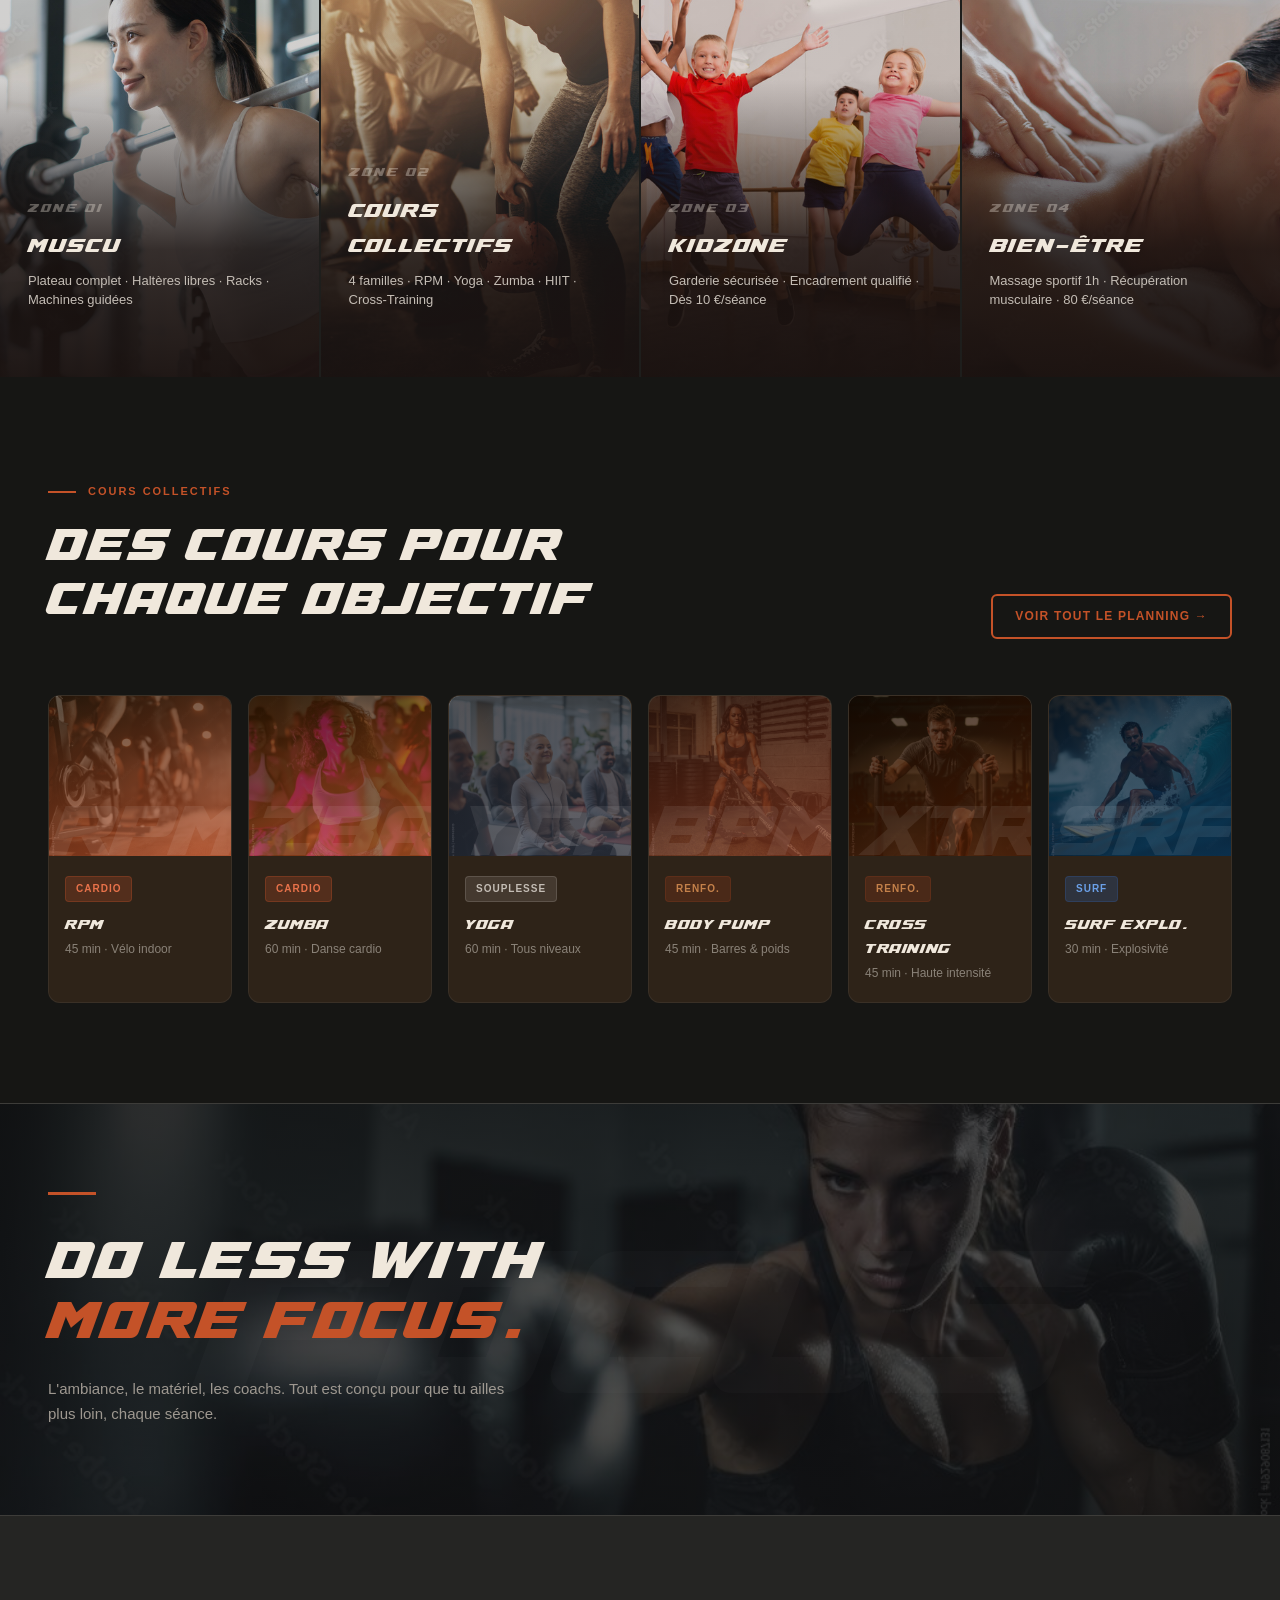
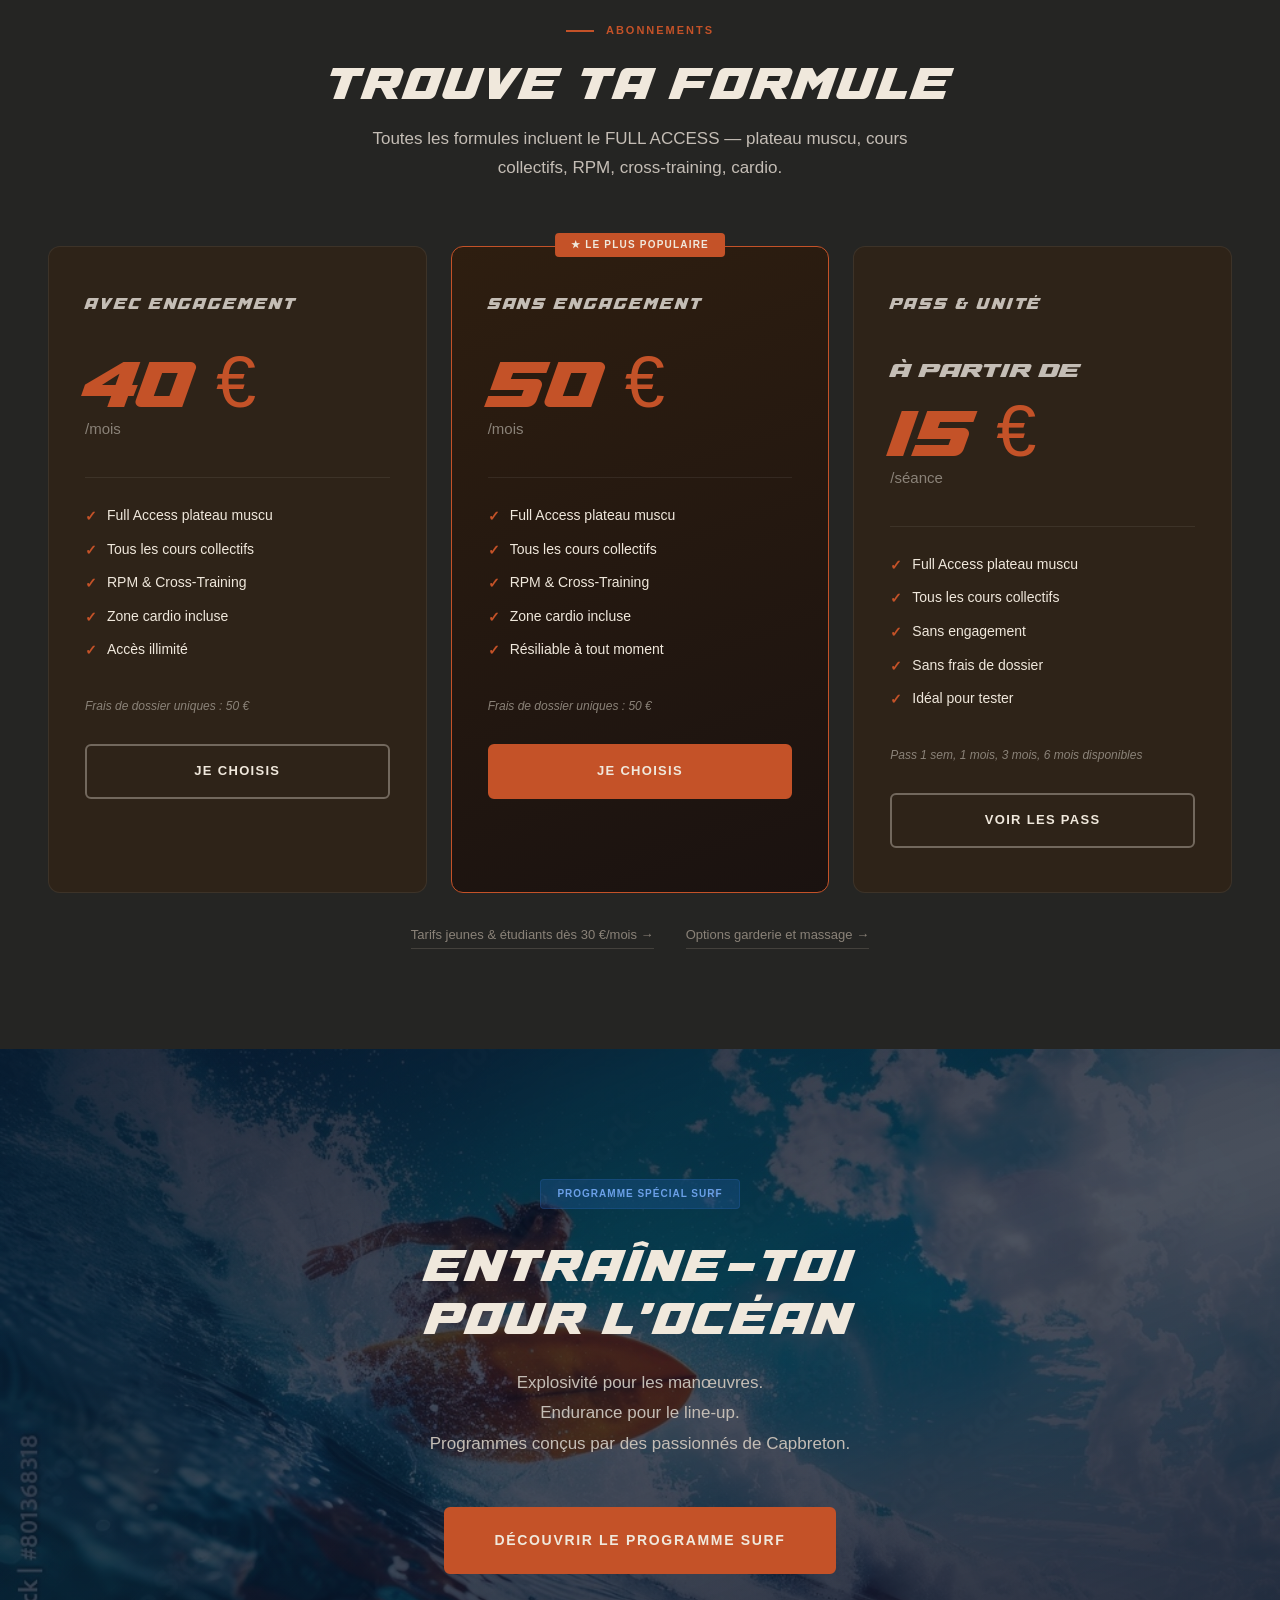
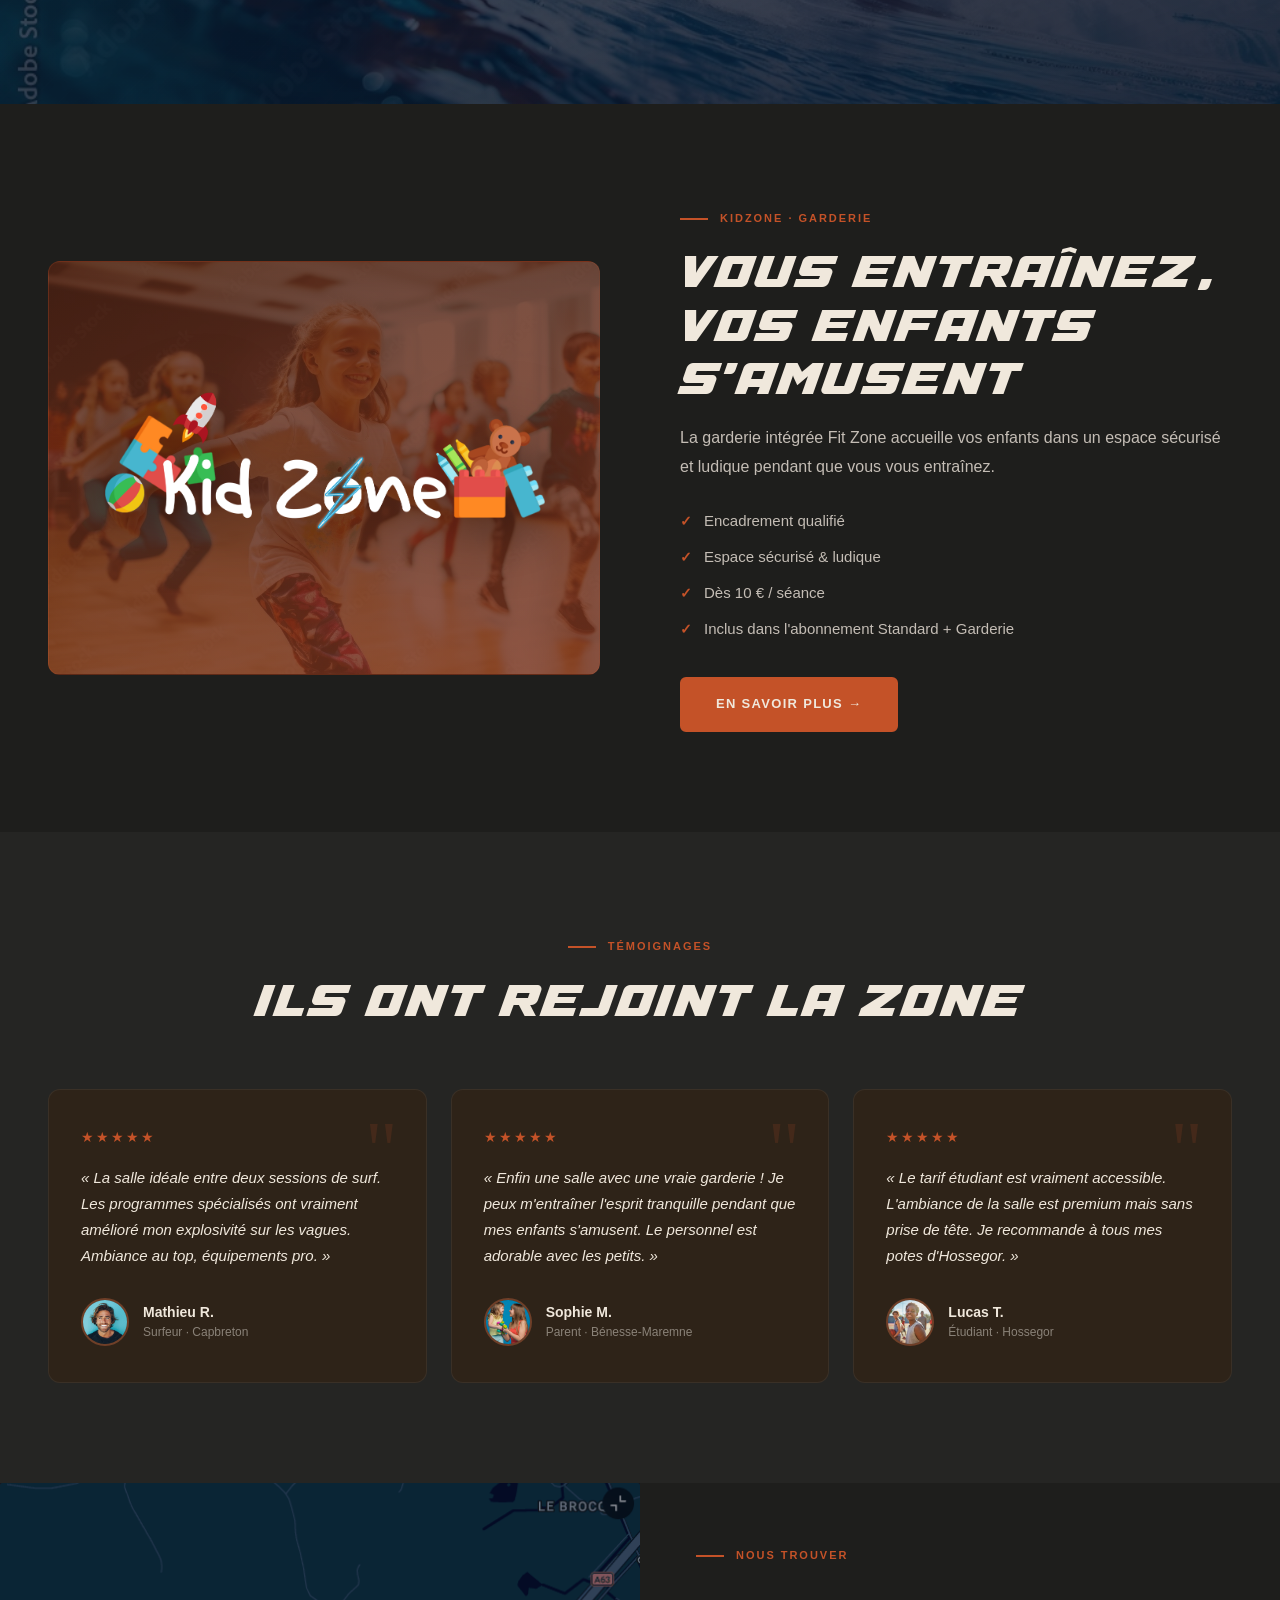
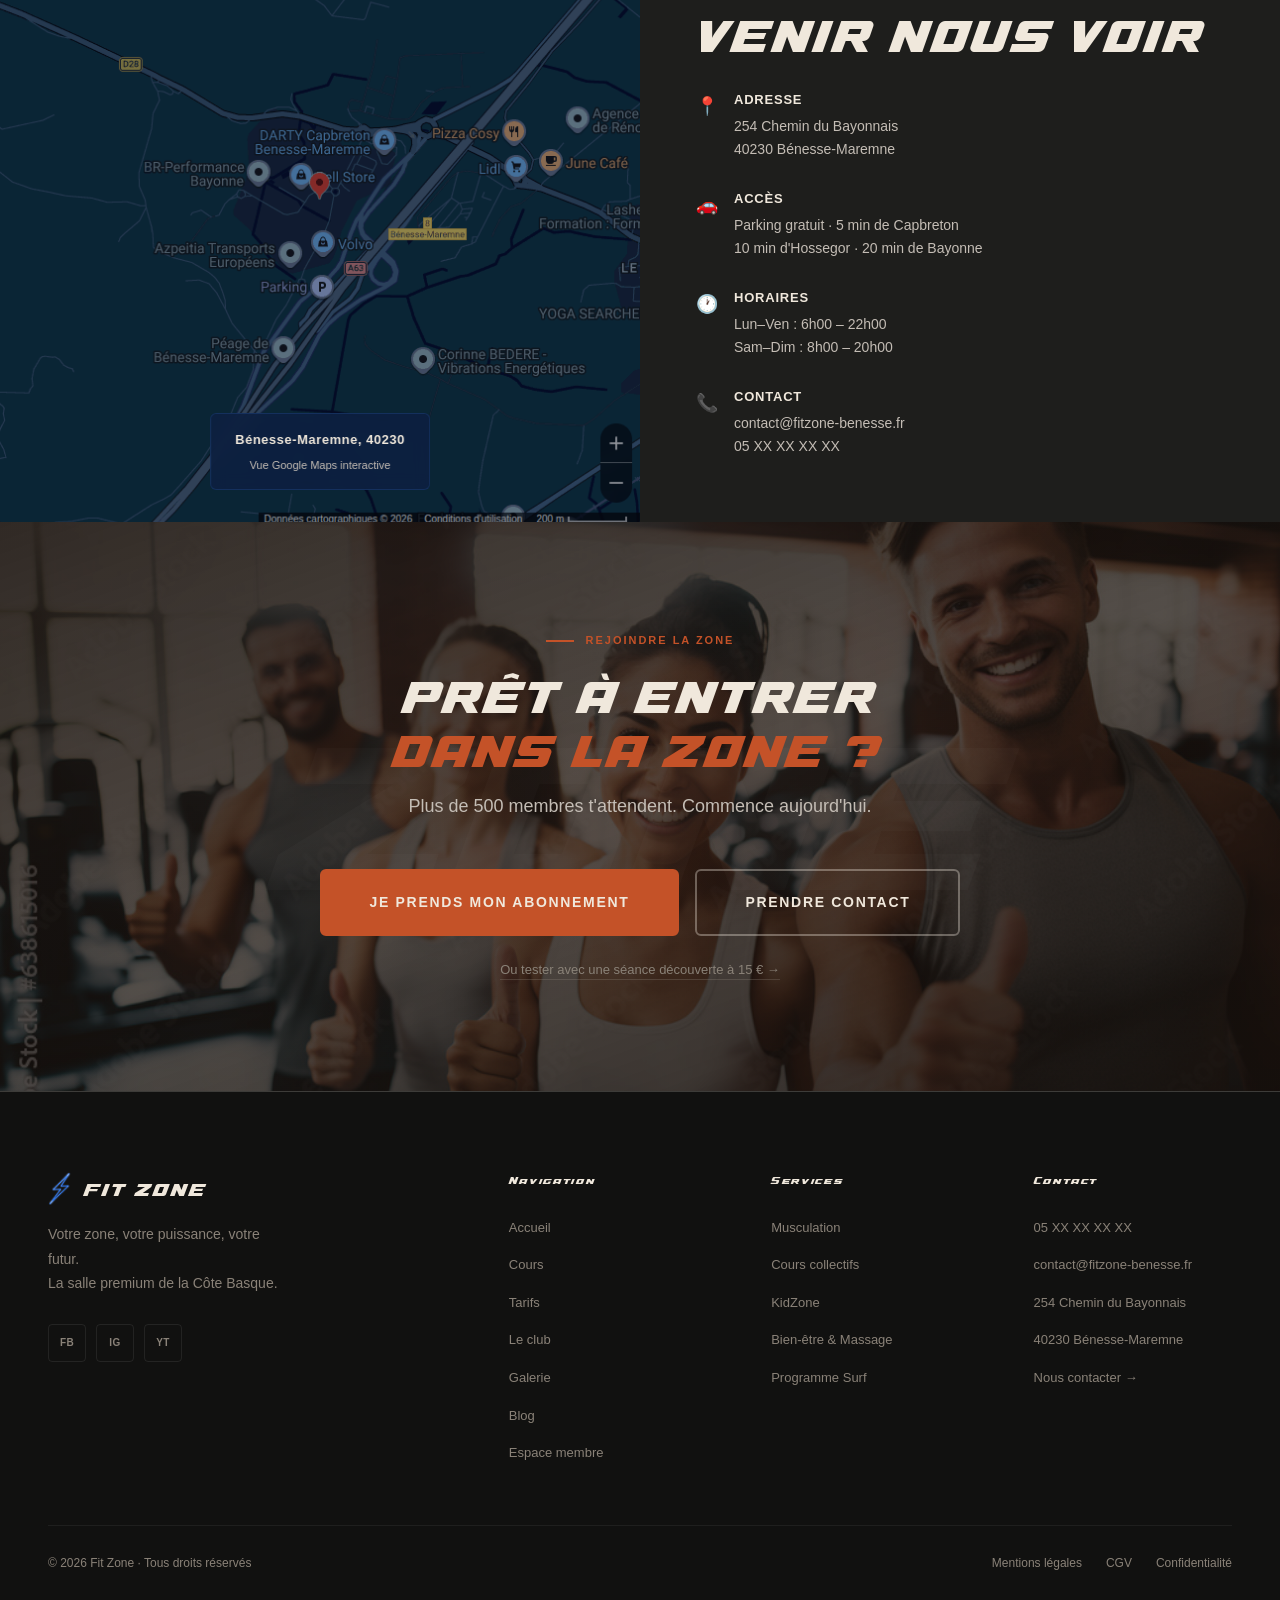
==== commit e6185a70: "Quick fix : € Symbol" ====
--- a/index.html
+++ b/index.html
@@ -207,7 +207,7 @@
         <div class="espace-overlay">
           <span class="espace-icon-text">ZONE 03</span>
           <div class="espace-title">KIDZONE</div>
-          <div class="espace-desc">Garderie sécurisée · Encadrement qualifié · Dès 10€/séance</div>
+          <div class="espace-desc">Garderie sécurisée · Encadrement qualifié · Dès 10 €/séance</div>
           <a href="05-kidzone.html" class="espace-link">Découvrir KidZone →</a>
         </div>
       </div>
@@ -219,7 +219,7 @@
         <div class="espace-overlay">
           <span class="espace-icon-text">ZONE 04</span>
           <div class="espace-title">BIEN-ÊTRE</div>
-          <div class="espace-desc">Massage sportif 1h · Récupération musculaire · 80€/séance</div>
+          <div class="espace-desc">Massage sportif 1h · Récupération musculaire · 80 €/séance</div>
           <a href="06-bien-etre.html" class="espace-link">Réserver →</a>
         </div>
       </div>
@@ -325,7 +325,7 @@
       <div class="pricing-grid">
         <div class="pricing-card">
           <div class="pricing-name">AVEC ENGAGEMENT</div>
-          <div class="pricing-price">40€</div>
+          <div class="pricing-price">40 €</div>
           <div class="pricing-period">/mois</div>
           <div class="pricing-sep"></div>
           <ul class="pricing-features">
@@ -335,12 +335,12 @@
             <li>Zone cardio incluse</li>
             <li>Accès illimité</li>
           </ul>
-          <div class="pricing-note">Frais de dossier uniques : 50€</div>
+          <div class="pricing-note">Frais de dossier uniques : 50 €</div>
           <a href="03-tarifs.html" class="btn btn-outline" style="width:100%;justify-content:center;">JE CHOISIS</a>
         </div>
         <div class="pricing-card featured">
           <div class="pricing-name">SANS ENGAGEMENT</div>
-          <div class="pricing-price">50€</div>
+          <div class="pricing-price">50 €</div>
           <div class="pricing-period">/mois</div>
           <div class="pricing-sep"></div>
           <ul class="pricing-features">
@@ -350,14 +350,14 @@
             <li>Zone cardio incluse</li>
             <li>Résiliable à tout moment</li>
           </ul>
-          <div class="pricing-note">Frais de dossier uniques : 50€</div>
+          <div class="pricing-note">Frais de dossier uniques : 50 €</div>
           <a href="03-tarifs.html" class="btn btn-primary" style="width:100%;justify-content:center;">JE CHOISIS</a>
         </div>
         <div class="pricing-card">
           <div class="pricing-name">PASS & UNITÉ</div>
           <div style="font-family:var(--font-display);font-size:28px;color:var(--beige);margin-bottom:4px;">à partir de
           </div>
-          <div class="pricing-price">15€</div>
+          <div class="pricing-price">15 €</div>
           <div class="pricing-period">/séance</div>
           <div class="pricing-sep"></div>
           <ul class="pricing-features">
@@ -372,7 +372,7 @@
         </div>
       </div>
       <div style="display:flex;gap:32px;justify-content:center;margin-top:32px;flex-wrap:wrap;">
-        <a href="03-tarifs.html" class="cta-link">Tarifs jeunes & étudiants dès 30€/mois →</a>
+        <a href="03-tarifs.html" class="cta-link">Tarifs jeunes & étudiants dès 30 €/mois →</a>
         <a href="03-tarifs.html" class="cta-link">Options garderie et massage →</a>
       </div>
     </div>
@@ -422,7 +422,7 @@
             <li style="display:flex;align-items:center;gap:12px;color:var(--beige);font-size:15px;">
               <span
                 style="color:var(--terracotta);font-size:14px;font-weight:800;font-family:var(--font-display);">✓</span>
-              Dès 10€ / séance
+              Dès 10 € / séance
             </li>
             <li style="display:flex;align-items:center;gap:12px;color:var(--beige);font-size:15px;">
               <span
@@ -544,7 +544,7 @@
         <a href="09-contact.html" class="btn btn-outline btn-xl">Prendre contact</a>
       </div>
       <div style="margin-top:20px;">
-        <a href="03-tarifs.html" class="cta-link">Ou tester avec une séance découverte à 15€ →</a>
+        <a href="03-tarifs.html" class="cta-link">Ou tester avec une séance découverte à 15 € →</a>
       </div>
     </div>
   </section>
